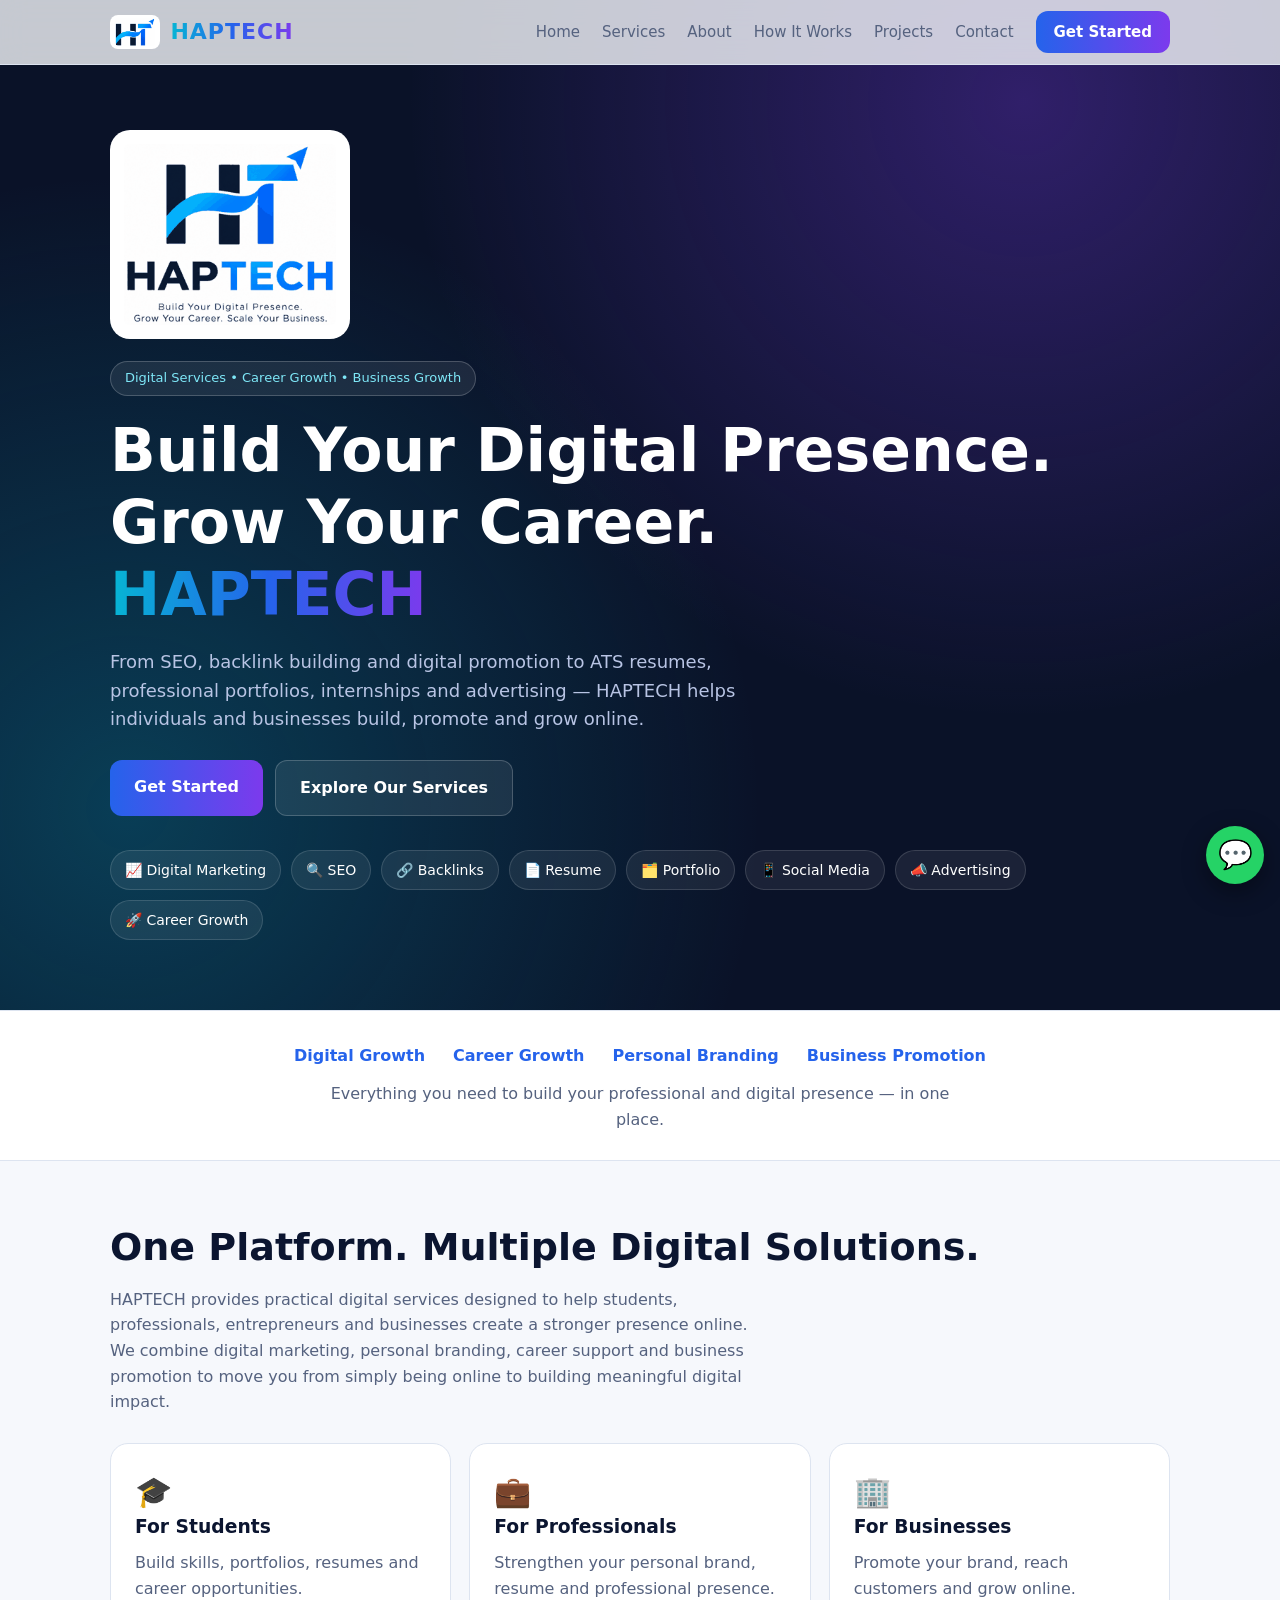
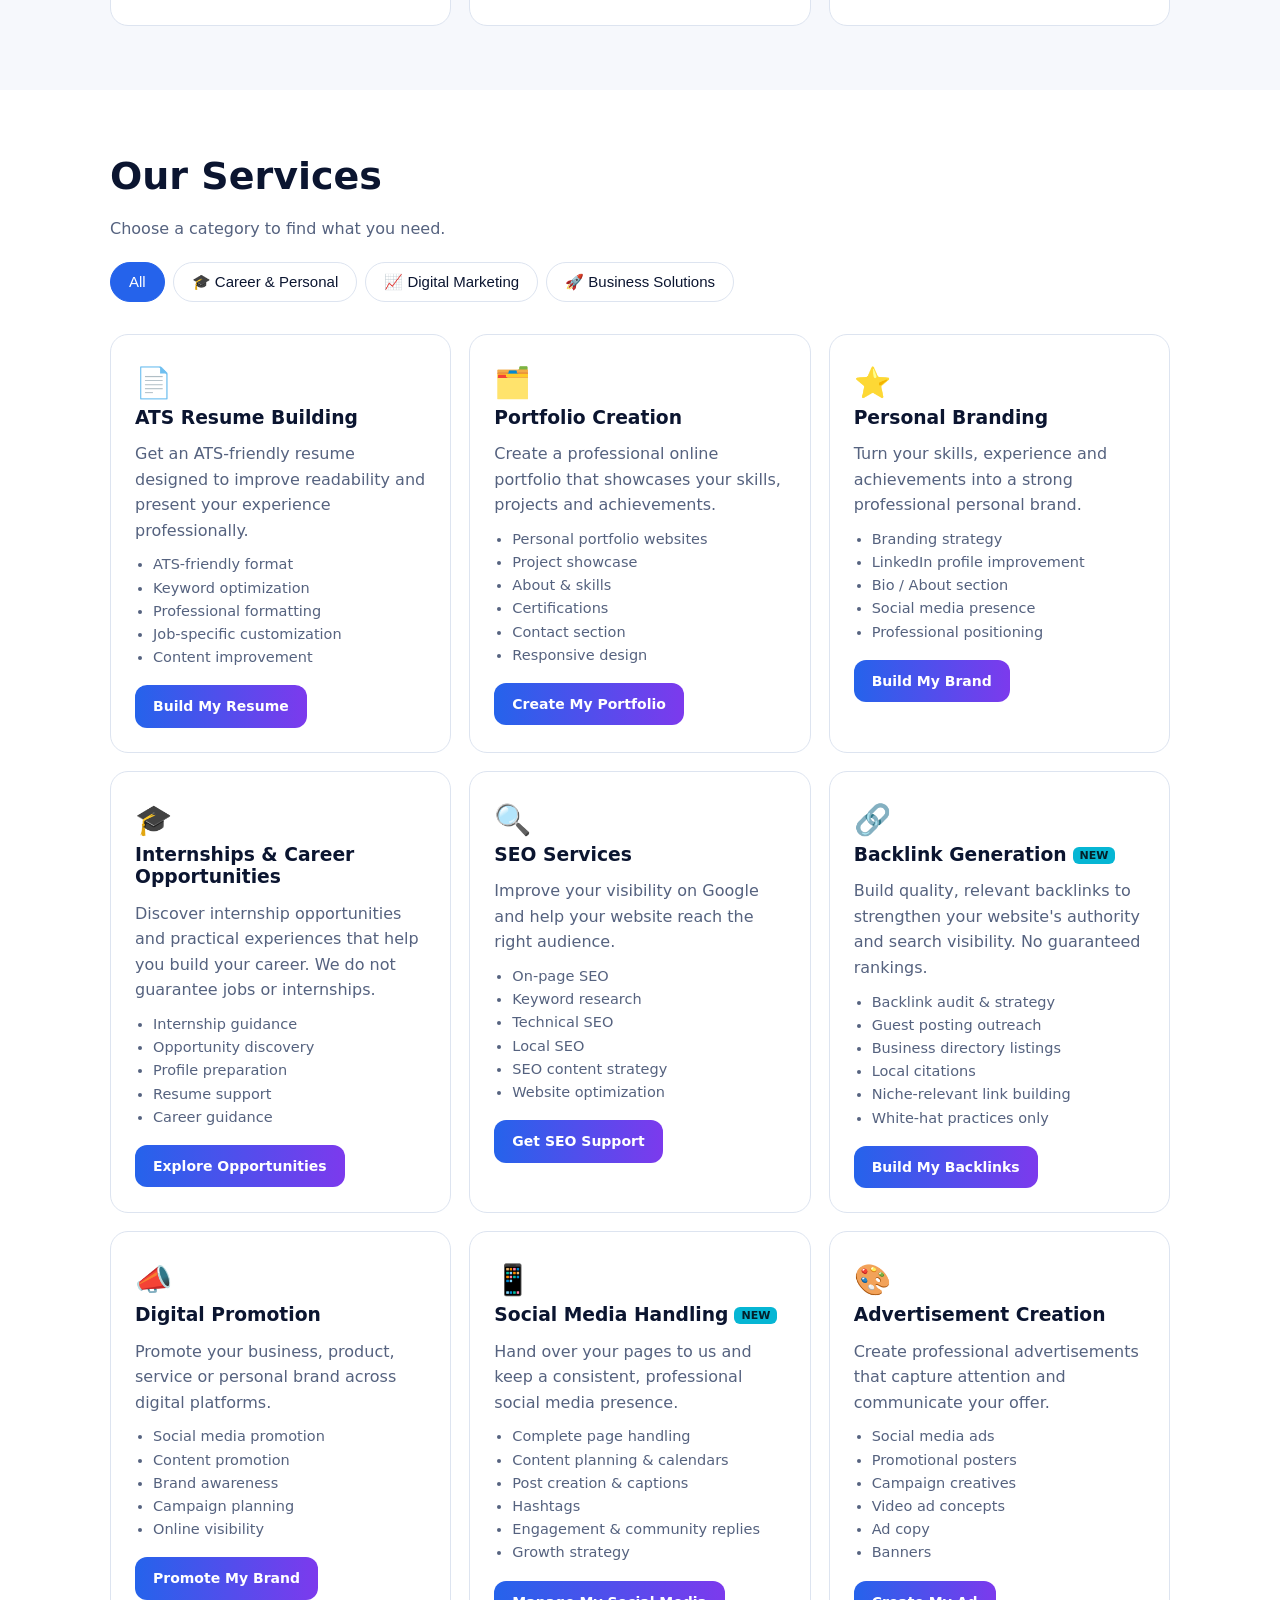
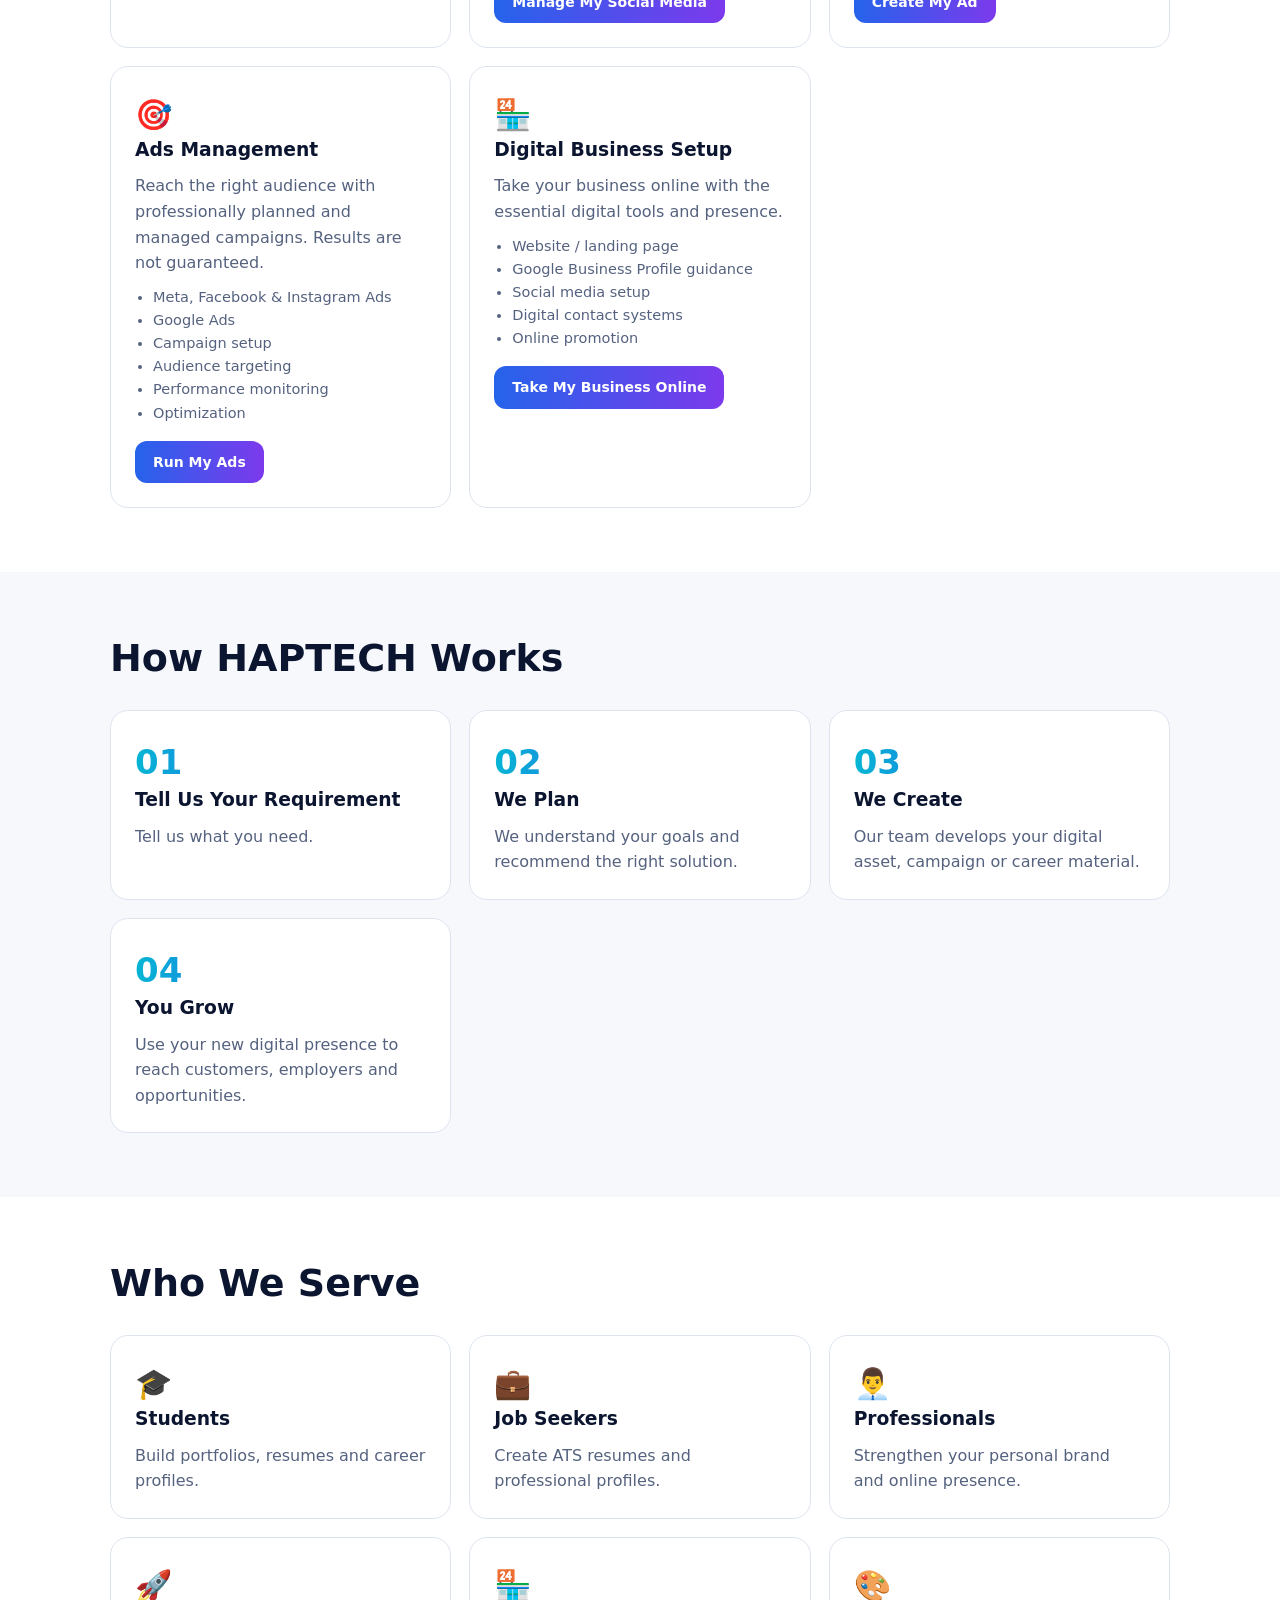
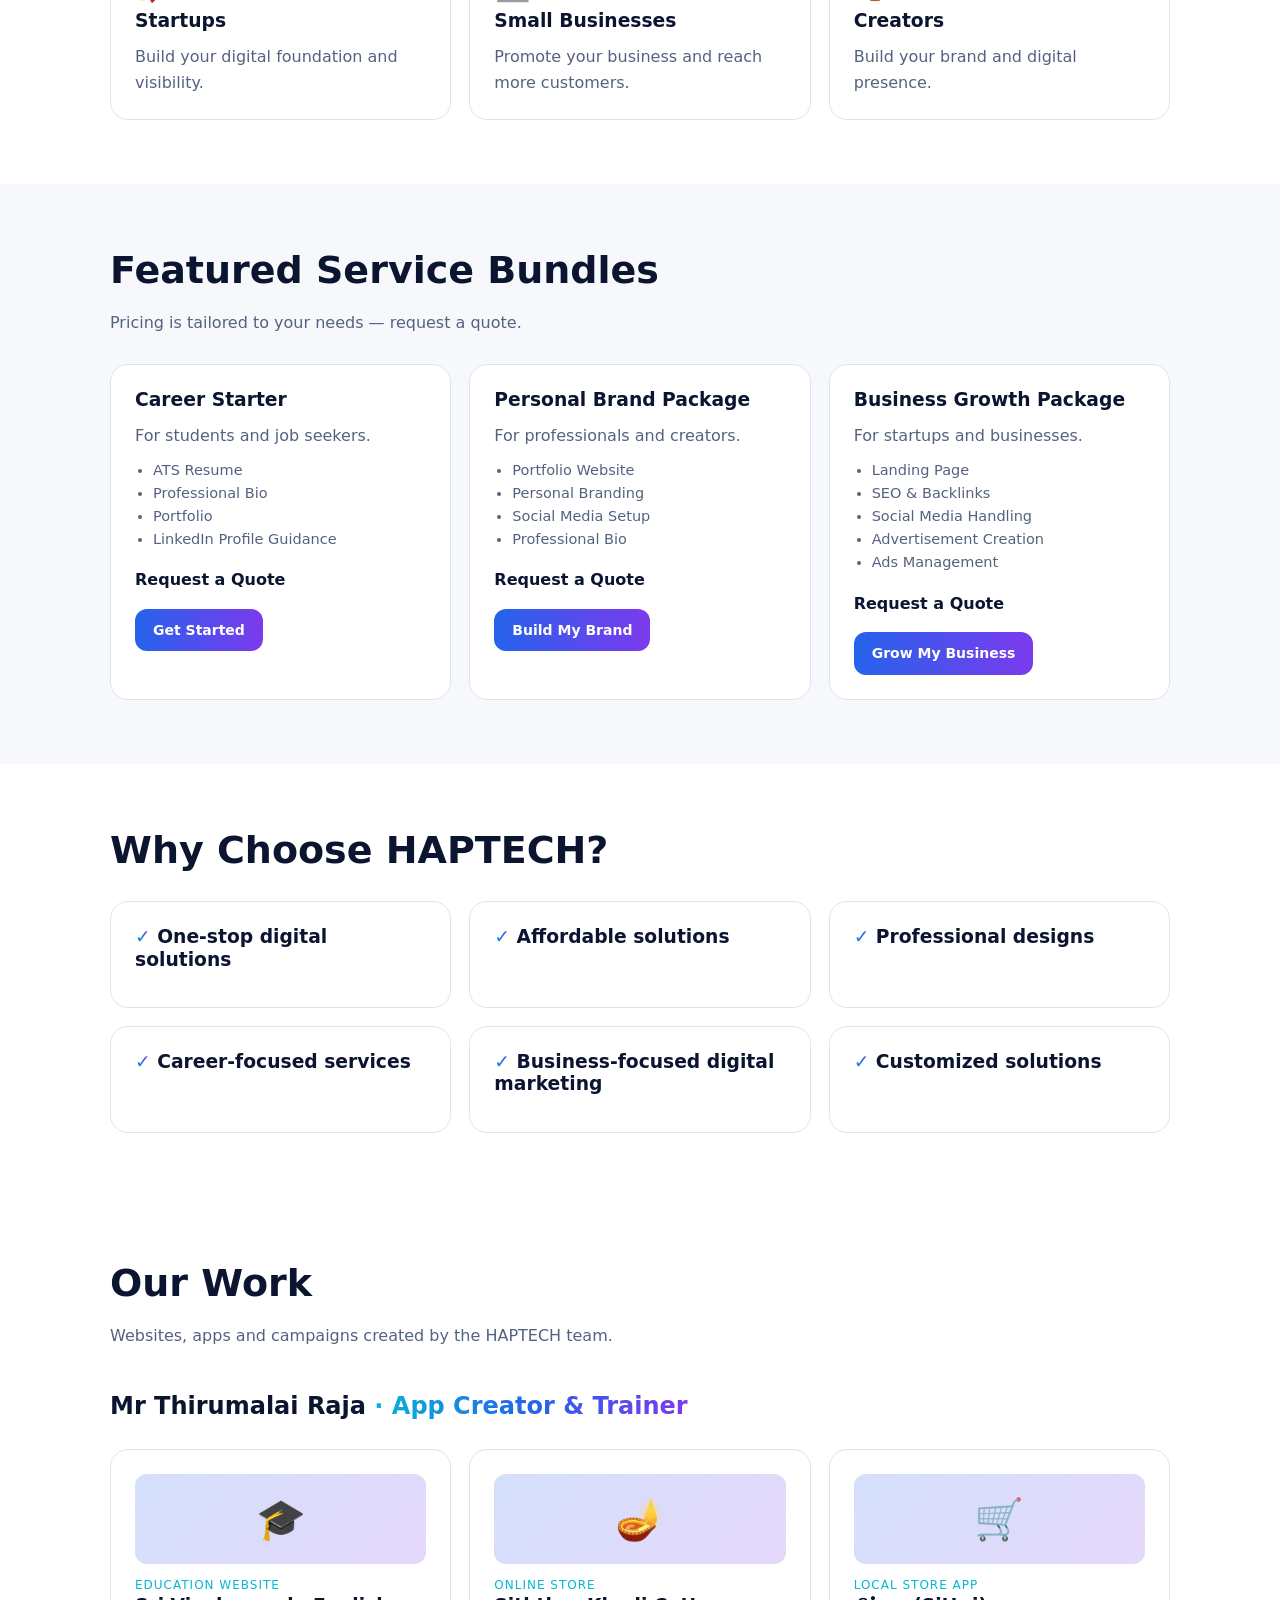
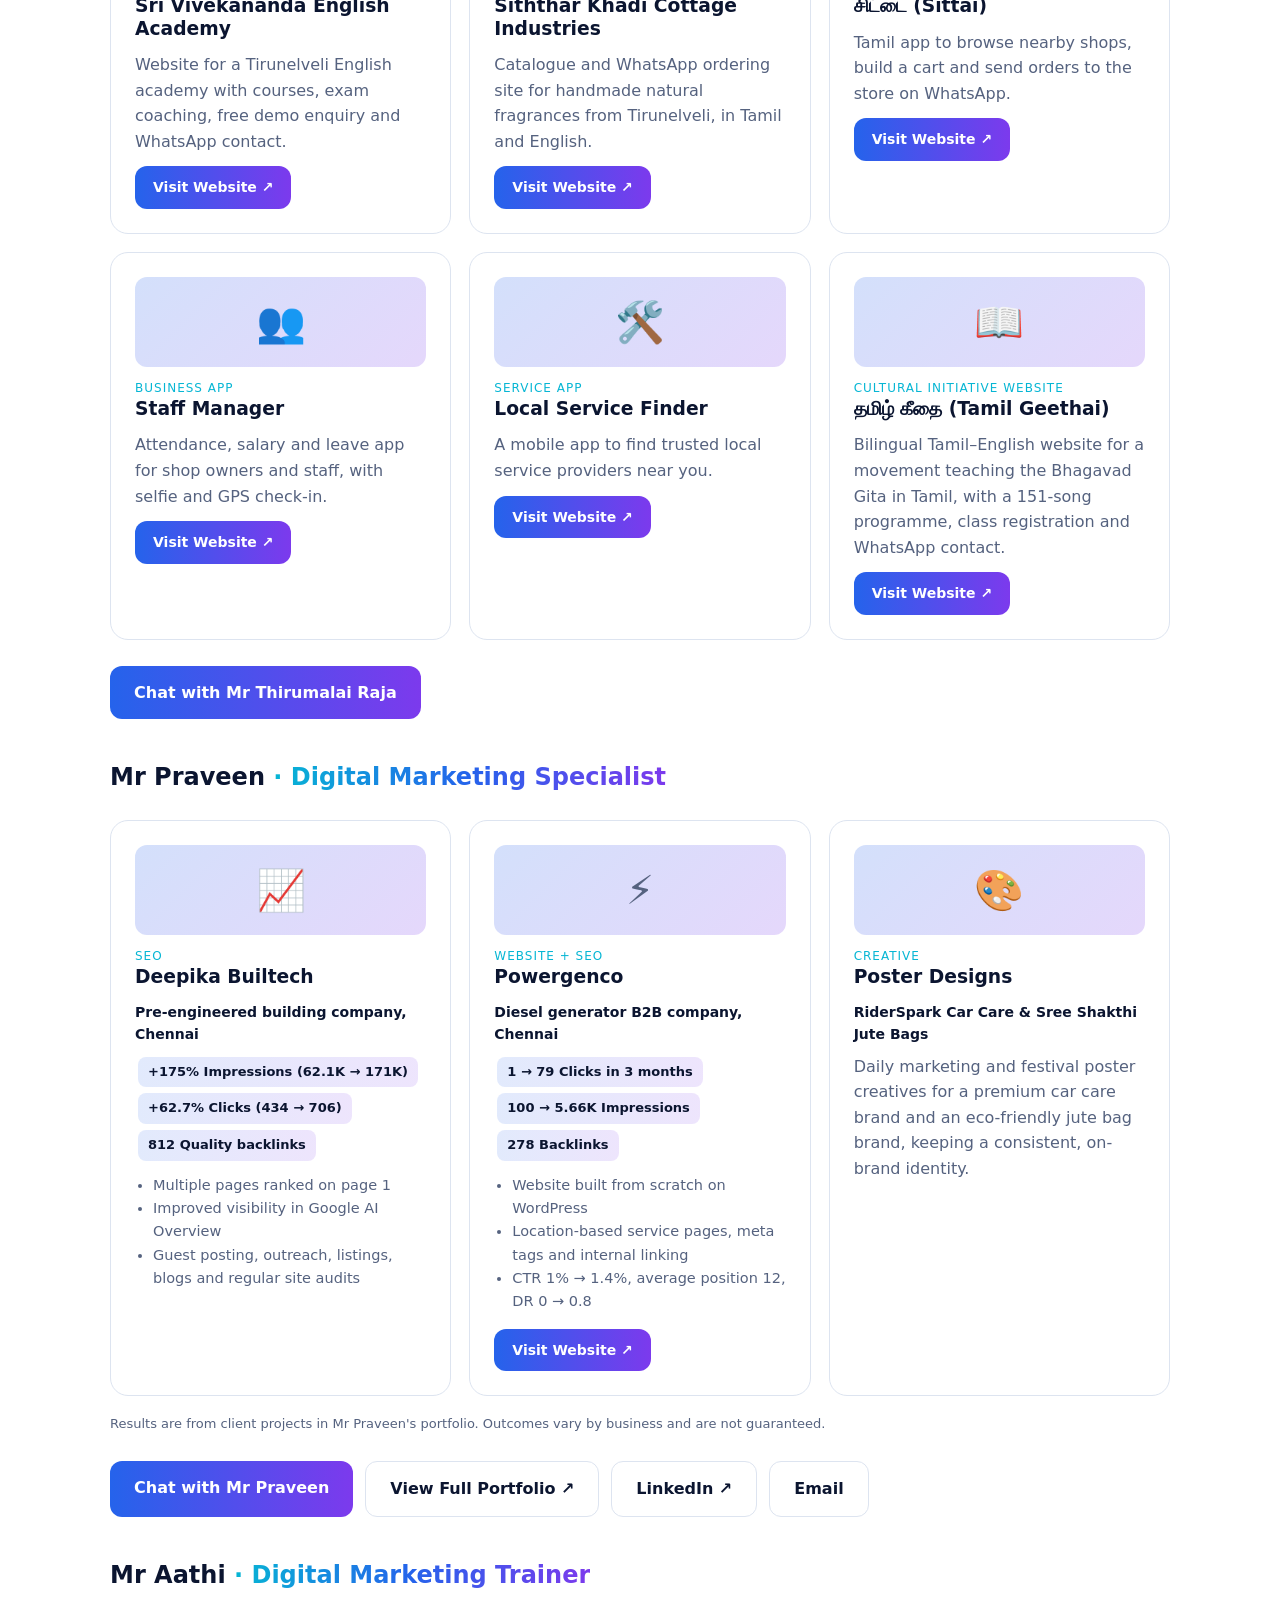
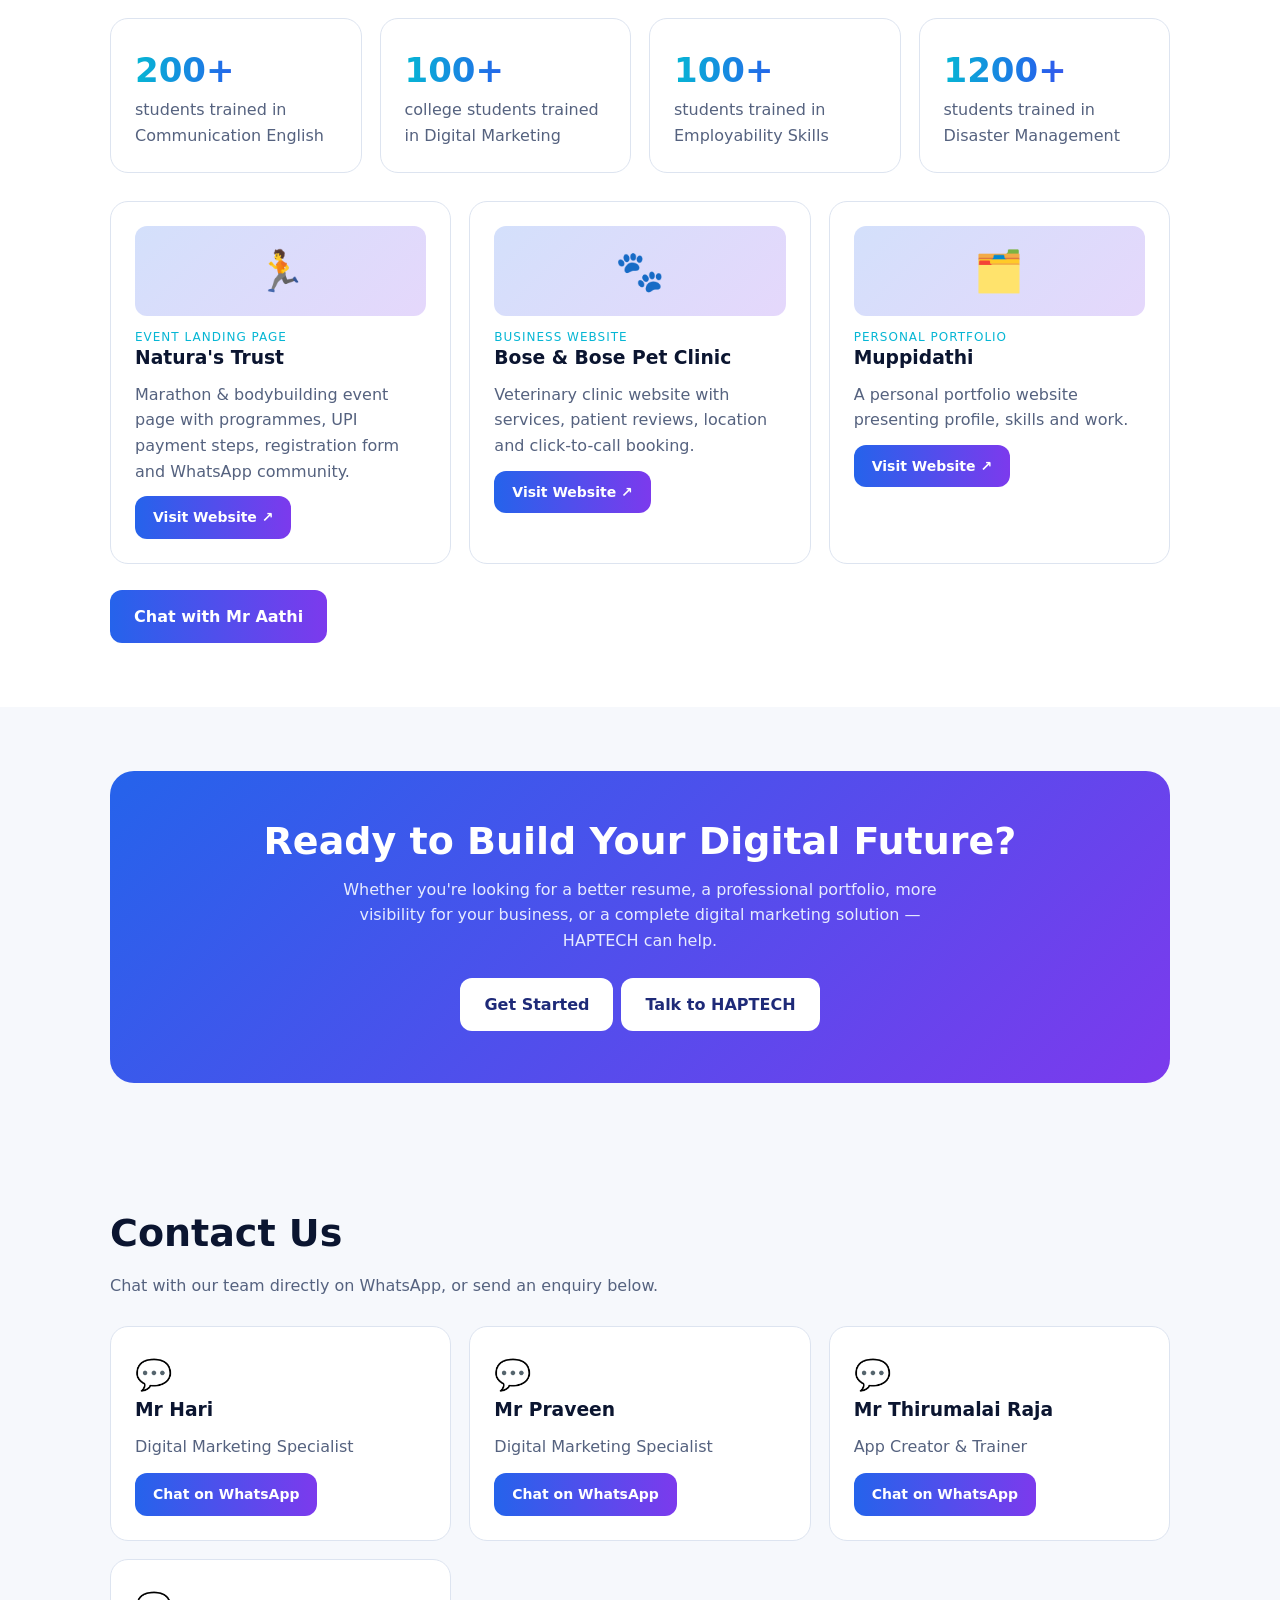
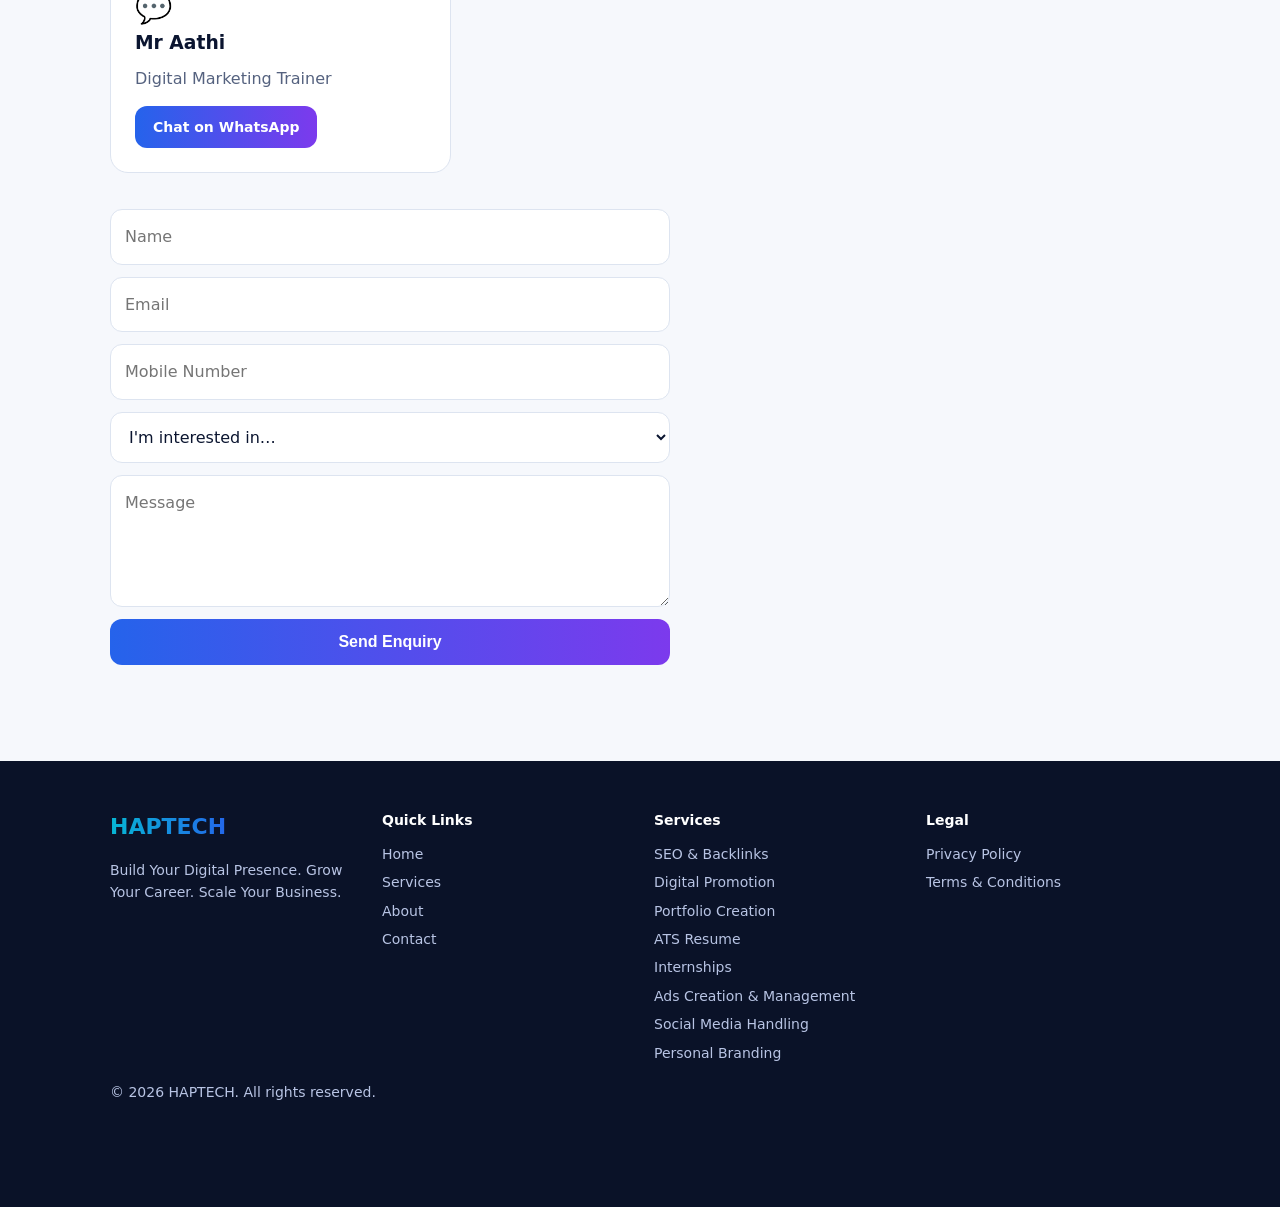
==== index.html @ 7261abe9 "Update index.html" ====
<!DOCTYPE html>
<html lang="en">
<head>
<meta charset="utf-8">
<meta name="viewport" content="width=device-width, initial-scale=1, viewport-fit=cover">
<title>HAPTECH | Digital Services, Career & Business Growth</title>
<meta name="description" content="HAPTECH provides SEO, backlink building, digital promotion, professional portfolio creation, ATS resume building, internships, advertising, social media handling and digital business solutions.">
<meta property="og:title" content="HAPTECH | Digital Services, Career & Business Growth">
<meta property="og:description" content="Build Your Digital Presence. Grow Your Career. Scale Your Business.">
<meta property="og:type" content="website">
<style>
:root{box-sizing:border-box;padding-top:env(safe-area-inset-top,0px);padding-bottom:env(safe-area-inset-bottom,0px);
--bg:#f6f8fc;--card:#fff;--text:#0b1530;--muted:#55627f;--line:#dde4f0;--acc:#2563eb;--cy:#06b6d4;--pu:#7c3aed;--hero:#0a1228}
@media (prefers-color-scheme:dark){:root:not([data-theme="light"]){--bg:#070d1e;--card:#0f1a36;--text:#eef2ff;--muted:#9aa8c7;--line:#1f2d52}}
:root[data-theme="dark"]{--bg:#070d1e;--card:#0f1a36;--text:#eef2ff;--muted:#9aa8c7;--line:#1f2d52}
html{scroll-behavior:smooth;scroll-padding-top:calc(70px + env(safe-area-inset-top,0px))}
*,*:before,*:after{box-sizing:inherit}
body{margin:0;background:var(--bg);color:var(--text);font:16px/1.6 system-ui,-apple-system,"Segoe UI",Roboto,sans-serif}
a{color:inherit;text-decoration:none}
.w{max-width:1100px;margin:auto;padding:0 20px}
section{padding:64px 0}
h1,h2,h3{line-height:1.2;margin:0 0 12px}
h2{font-size:clamp(26px,5vw,38px)}
.g{background:linear-gradient(90deg,var(--cy),var(--acc),var(--pu));-webkit-background-clip:text;background-clip:text;color:transparent}
.sub{color:var(--muted);max-width:640px}
.btn{display:inline-block;padding:14px 24px;border-radius:12px;font-weight:600;border:1px solid var(--line);cursor:pointer;font-size:16px;background:var(--card);color:var(--text);transition:.2s}
.btn.p{background:linear-gradient(90deg,var(--acc),var(--pu));color:#fff;border:0}
.btn:hover{transform:translateY(-2px);box-shadow:0 8px 24px #2563eb44}
nav{position:fixed;top:0;left:0;right:0;z-index:50;padding-top:env(safe-area-inset-top,0px);background:color-mix(in srgb,var(--bg) 80%,transparent);backdrop-filter:blur(14px);border-bottom:1px solid var(--line)}
nav .w{display:flex;align-items:center;justify-content:space-between;height:64px}
.logo{font-weight:800;font-size:22px;letter-spacing:1px;display:flex;align-items:center;gap:10px}.logo img{background:#fff;border-radius:8px;padding:3px 5px;height:34px;width:auto}.hlogo{background:#fff;border-radius:20px;padding:14px;width:min(240px,60vw);height:auto;display:block;margin-bottom:22px}
.links{display:flex;gap:22px;align-items:center}
.links a{color:var(--muted);font-size:15px}.links a:hover{color:var(--text)}
.links .btn{padding:9px 18px;color:#fff}
#burger{display:none;background:none;border:0;color:var(--text);font-size:28px}
@media(max-width:820px){#burger{display:block}.links{display:none;position:absolute;top:100%;left:0;right:0;flex-direction:column;padding:20px;background:var(--bg);border-bottom:1px solid var(--line);align-items:stretch;text-align:center}.links.open{display:flex}}
.hero{background:radial-gradient(circle at 80% 10%,#7c3aed55,transparent 45%),radial-gradient(circle at 10% 80%,#06b6d444,transparent 45%),var(--hero);color:#fff;padding:130px 0 70px}
.hero .sub{color:#b8c4e4;font-size:18px}
.badge{display:inline-block;padding:6px 14px;border:1px solid #ffffff33;border-radius:99px;font-size:13px;background:#ffffff14;margin-bottom:18px;color:#7ee7f7}
.hero h1{font-size:clamp(34px,7vw,60px)}
.cta{display:flex;gap:12px;flex-wrap:wrap;margin-top:26px}
.hero .btn:not(.p){background:#ffffff14;color:#fff;border-color:#ffffff33}
.chips{display:flex;flex-wrap:wrap;gap:10px;margin-top:34px}
.chips span{padding:8px 14px;border-radius:99px;background:#ffffff12;border:1px solid #ffffff22;font-size:14px}
.strip{background:var(--card);border-block:1px solid var(--line);padding:28px 0;text-align:center}
.strip b{display:inline-block;margin:4px 14px;color:var(--acc)}
.grid{display:grid;gap:18px;grid-template-columns:repeat(auto-fit,minmax(260px,1fr));margin-top:28px}
.card{background:var(--card);border:1px solid var(--line);border-radius:18px;padding:24px;transition:.25s}
.card:hover{transform:translateY(-4px);border-color:var(--acc)}
.card .ic{font-size:30px}
.card ul{padding-left:18px;color:var(--muted);font-size:14.5px;margin:10px 0 16px}
.card .btn{padding:10px 18px;font-size:14px}
.tabs{display:flex;gap:8px;overflow-x:auto;margin-top:20px;padding-bottom:4px}
.tabs button{white-space:nowrap;padding:10px 18px;border-radius:99px;border:1px solid var(--line);background:var(--card);color:var(--text);cursor:pointer;font-size:15px}
.tabs button.on{background:var(--acc);color:#fff;border-color:var(--acc)}
.new{font-size:11px;background:var(--cy);color:#04202a;border-radius:6px;padding:2px 7px;vertical-align:middle;margin-left:6px}
.step{font-size:34px;font-weight:800}
.ph{height:130px;border-radius:12px;background:linear-gradient(135deg,#2563eb33,#7c3aed33);display:grid;place-items:center;color:var(--muted);font-size:13px;margin-bottom:12px}
.cat{font-size:12px;color:var(--cy);text-transform:uppercase;letter-spacing:1px}
.final{background:linear-gradient(135deg,var(--acc),var(--pu));color:#fff;border-radius:24px;padding:48px 24px;text-align:center}
.final .sub{color:#e6ebff;margin:0 auto 20px}
.final .btn{background:#fff;color:#1e2a78;border:0;margin:4px}
form{display:grid;gap:12px;max-width:560px;margin-top:20px}
input,select,textarea{width:100%;padding:14px;border-radius:12px;border:1px solid var(--line);background:var(--card);color:var(--text);font:inherit}
#note{color:var(--cy);font-size:14px;min-height:20px}
footer{background:var(--hero);color:#b8c4e4;padding:48px 0 90px;font-size:14px}
footer h4{color:#fff;margin:0 0 8px}footer a{display:block;padding:3px 0}footer a:hover{color:#fff}
.fg{display:grid;gap:28px;grid-template-columns:repeat(auto-fit,minmax(180px,1fr))}
#wa{position:fixed;right:16px;bottom:calc(16px + env(safe-area-inset-bottom,0px));width:58px;height:58px;border-radius:50%;background:#25d366;display:grid;place-items:center;font-size:28px;box-shadow:0 8px 24px #0006;z-index:60}
.pill{display:inline-block;padding:6px 12px;margin:4px 4px 0 0;border:1px solid var(--line);border-radius:99px;font-size:13px;background:var(--bg)}.stat{font-size:24px;font-weight:800}.stats{display:grid;grid-template-columns:repeat(auto-fit,minmax(120px,1fr));gap:10px;margin:12px 0}.stats div{font-size:13px;color:var(--muted)}.sp h3{margin-top:0}.sp ul{padding-left:18px;color:var(--muted);font-size:14.5px}.ch{display:inline-block;margin:3px;padding:5px 11px;border-radius:99px;border:1px solid var(--line);font-size:13px;color:var(--muted)}.st{display:inline-block;margin:3px;padding:5px 10px;border-radius:8px;background:linear-gradient(90deg,#2563eb22,#7c3aed22);font-size:13px;font-weight:600}.note{font-size:13px;color:var(--muted);margin-top:18px}
</style>
<script>window.va=window.va||function(){(window.vaq=window.vaq||[]).push(arguments)}</script><script defer src="/_vercel/insights/script.js"></script>
</head>
<body>
<nav><div class="w"><a href="#home" class="logo"><img src="[data-uri]" alt="HAPTECH logo" width="48" height="33"><span class="g">HAPTECH</span></a>
<button id="burger" aria-label="Menu">☰</button>
<div class="links" id="links"><a href="#home">Home</a><a href="#services">Services</a><a href="#about">About</a><a href="#how">How It Works</a><a href="#projects">Projects</a><a href="#contact">Contact</a><a href="#contact" class="btn p">Get Started</a></div></div></nav>

<header class="hero" id="home"><div class="w">
<img class="hlogo" src="[data-uri]" alt="HAPTECH - Build Your Digital Presence. Grow Your Career. Scale Your Business."><span class="badge">Digital Services • Career Growth • Business Growth</span>
<h1>Build Your Digital Presence.<br>Grow Your Career.<br><span class="g">HAPTECH</span></h1>
<p class="sub">From SEO, backlink building and digital promotion to ATS resumes, professional portfolios, internships and advertising — HAPTECH helps individuals and businesses build, promote and grow online.</p>
<div class="cta"><a class="btn p" href="#contact">Get Started</a><a class="btn" href="#services">Explore Our Services</a></div>
<div class="chips"><span>📈 Digital Marketing</span><span>🔍 SEO</span><span>🔗 Backlinks</span><span>📄 Resume</span><span>🗂️ Portfolio</span><span>📱 Social Media</span><span>📣 Advertising</span><span>🚀 Career Growth</span></div>
</div></header>

<div class="strip"><div class="w"><b>Digital Growth</b><b>Career Growth</b><b>Personal Branding</b><b>Business Promotion</b>
<p class="sub" style="margin:8px auto 0">Everything you need to build your professional and digital presence — in one place.</p></div></div>

<section id="about"><div class="w">
<h2>One Platform. Multiple Digital Solutions.</h2>
<p class="sub">HAPTECH provides practical digital services designed to help students, professionals, entrepreneurs and businesses create a stronger presence online. We combine digital marketing, personal branding, career support and business promotion to move you from simply being online to building meaningful digital impact.</p>
<div class="grid" id="aboutCards"></div>
</div></section>

<section id="services" style="background:var(--card)"><div class="w">
<h2>Our Services</h2><p class="sub">Choose a category to find what you need.</p>
<div class="tabs" id="tabs"></div>
<div class="grid" id="svc"></div>
</div></section>

<section id="how"><div class="w"><h2>How HAPTECH Works</h2><div class="grid" id="steps"></div></div></section>

<section style="background:var(--card)"><div class="w"><h2>Who We Serve</h2><div class="grid" id="who"></div></div></section>

<section><div class="w"><h2>Featured Service Bundles</h2><p class="sub">Pricing is tailored to your needs — request a quote.</p><div class="grid" id="bundles"></div></div></section>

<section style="background:var(--card)"><div class="w"><h2>Why Choose HAPTECH?</h2><div class="grid" id="why"></div></div></section>

<section id="projects" style="background:var(--card)"><div class="w"><h2>Our Work</h2><p class="sub">Websites, apps and campaigns created by the HAPTECH team.</p><div id="proj"></div></div></section>

<section><div class="w"><div class="final"><h2>Ready to Build Your Digital Future?</h2>
<p class="sub">Whether you're looking for a better resume, a professional portfolio, more visibility for your business, or a complete digital marketing solution — HAPTECH can help.</p>
<a class="btn" href="#contact">Get Started</a><a class="btn" href="#" data-wa>Talk to HAPTECH</a></div></div></section>

<section id="contact"><div class="w"><h2>Contact Us</h2><p class="sub">Chat with our team directly on WhatsApp, or send an enquiry below.</p>
<div class="grid" id="team" style="margin-bottom:36px"></div>
<form id="f"><input name="name" placeholder="Name" required><input name="email" type="email" placeholder="Email" required><input name="mobile" type="tel" placeholder="Mobile Number" required>
<select name="interest" id="interest" aria-label="I'm interested in"></select>
<textarea name="message" rows="4" placeholder="Message"></textarea>
<button class="btn p" type="submit">Send Enquiry</button><div id="note" role="status"></div></form></div></section>

<footer><div class="w"><div class="fg">
<div><h4 class="g" style="font-size:22px">HAPTECH</h4><p>Build Your Digital Presence. Grow Your Career. Scale Your Business.</p></div>
<div><h4>Quick Links</h4><a href="#home">Home</a><a href="#services">Services</a><a href="#about">About</a><a href="#contact">Contact</a></div>
<div><h4>Services</h4><a href="#services">SEO &amp; Backlinks</a><a href="#services">Digital Promotion</a><a href="#services">Portfolio Creation</a><a href="#services">ATS Resume</a><a href="#services">Internships</a><a href="#services">Ads Creation &amp; Management</a><a href="#services">Social Media Handling</a><a href="#services">Personal Branding</a></div>
<div><h4>Legal</h4><a href="#">Privacy Policy</a><a href="#">Terms &amp; Conditions</a></div>
</div><p id="vcw" style="margin-top:28px;display:none">👁 Total visitors: <b id="vc" style="color:#fff"></b></p><p>© 2026 HAPTECH. All rights reserved.</p></div></footer>

<a id="wa" href="#" data-wa aria-label="Chat on WhatsApp">💬</a>

<script>
// ===== CONFIG: edit here =====
const CONFIG={
  WHATSAPP_NUMBER:"918903681916", // default contact (Mr Hari); country code, no +
  TEAM:[
    {name:"Mr Hari",role:"Digital Marketing Specialist",number:"918903681916",msg:"Hello Mr Hari, I would like to know more about HAPTECH digital services."},
    {name:"Mr Praveen",role:"Digital Marketing Specialist",number:"919095277703",msg:"Hello Mr Praveen, I would like to know more about HAPTECH digital services."},
    {name:"Mr Thirumalai Raja",role:"App Creator & Trainer",number:"917825007487",msg:"Hello Mr Thirumalai Raja, I would like to know more about HAPTECH app development and training."},
    {name:"Mr Aathi",role:"Digital Marketing Trainer",number:"918144945663",msg:"Hello Mr Aathi, I would like to know more about HAPTECH training and services."}
  ],
  WHATSAPP_MESSAGE:"Hello HAPTECH, I would like to know more about your digital services.",
  EMAIL:"", // e.g. "hello@haptech.com"
  COUNTER_NS:"haptech-black-vercel-app", // visitor counter namespace (any unique name)
  COUNTER_KEY:"visits",
  FORM_ENDPOINT:"" // optional: Formspree / Google Forms-compatible URL (POST)
};
const SERVICES=[
["career","📄","ATS Resume Building","Get an ATS-friendly resume designed to improve readability and present your experience professionally.",["ATS-friendly format","Keyword optimization","Professional formatting","Job-specific customization","Content improvement"],"Build My Resume","ATS Resume"],
["career","🗂️","Portfolio Creation","Create a professional online portfolio that showcases your skills, projects and achievements.",["Personal portfolio websites","Project showcase","About & skills","Certifications","Contact section","Responsive design"],"Create My Portfolio","Portfolio"],
["career","⭐","Personal Branding","Turn your skills, experience and achievements into a strong professional personal brand.",["Branding strategy","LinkedIn profile improvement","Bio / About section","Social media presence","Professional positioning"],"Build My Brand","Personal Branding"],
["career","🎓","Internships & Career Opportunities","Discover internship opportunities and practical experiences that help you build your career. We do not guarantee jobs or internships.",["Internship guidance","Opportunity discovery","Profile preparation","Resume support","Career guidance"],"Explore Opportunities","Internship"],
["marketing","🔍","SEO Services","Improve your visibility on Google and help your website reach the right audience.",["On-page SEO","Keyword research","Technical SEO","Local SEO","SEO content strategy","Website optimization"],"Get SEO Support","SEO"],
["marketing","🔗","Backlink Generation","Build quality, relevant backlinks to strengthen your website's authority and search visibility. No guaranteed rankings.",["Backlink audit & strategy","Guest posting outreach","Business directory listings","Local citations","Niche-relevant link building","White-hat practices only"],"Build My Backlinks","SEO"],
["marketing","📣","Digital Promotion","Promote your business, product, service or personal brand across digital platforms.",["Social media promotion","Content promotion","Brand awareness","Campaign planning","Online visibility"],"Promote My Brand","Digital Promotion"],
["marketing","📱","Social Media Handling","Hand over your pages to us and keep a consistent, professional social media presence.",["Complete page handling","Content planning & calendars","Post creation & captions","Hashtags","Engagement & community replies","Growth strategy"],"Manage My Social Media","Social Media Management"],
["marketing","🎨","Advertisement Creation","Create professional advertisements that capture attention and communicate your offer.",["Social media ads","Promotional posters","Campaign creatives","Video ad concepts","Ad copy","Banners"],"Create My Ad","Advertisement Creation"],
["marketing","🎯","Ads Management","Reach the right audience with professionally planned and managed campaigns. Results are not guaranteed.",["Meta, Facebook & Instagram Ads","Google Ads","Campaign setup","Audience targeting","Performance monitoring","Optimization"],"Run My Ads","Ads Management"],
["business","🏪","Digital Business Setup","Take your business online with the essential digital tools and presence.",["Website / landing page","Google Business Profile guidance","Social media setup","Digital contact systems","Online promotion"],"Take My Business Online","Website/Landing Page"]
];
const TABS=[["all","All"],["career","🎓 Career & Personal"],["marketing","📈 Digital Marketing"],["business","🚀 Business Solutions"]];
const INTERESTS=["SEO","Backlink Building","Digital Promotion","Portfolio","ATS Resume","Internship","Advertisement Creation","Ads Management","Social Media Management","Personal Branding","Website/Landing Page","Other"];
const $=s=>document.querySelector(s);
const card=(ic,t,d,extra="")=>`<div class="card"><div class="ic">${ic}</div><h3>${t}</h3><p style="color:var(--muted);margin:0">${d}</p>${extra}</div>`;
const fill=(id,arr,fn)=>$(id).innerHTML=arr.map(fn).join("");
fill("#aboutCards",[["🎓","For Students","Build skills, portfolios, resumes and career opportunities."],["💼","For Professionals","Strengthen your personal brand, resume and professional presence."],["🏢","For Businesses","Promote your brand, reach customers and grow online."]],a=>card(...a));
function renderSvc(c){fill("#svc",SERVICES.filter(s=>c==="all"||s[0]===c),s=>card(s[1],s[2]+(/Backlink|Handling/.test(s[2])?'<span class="new">NEW</span>':""),s[3],`<ul>${s[4].map(i=>`<li>${i}</li>`).join("")}</ul><a href="#contact" class="btn p" data-i="${s[6]}">${s[5]}</a>`));}
fill("#tabs",TABS,t=>`<button data-c="${t[0]}" class="${t[0]==="all"?"on":""}">${t[1]}</button>`);
$("#tabs").onclick=e=>{const c=e.target.dataset.c;if(!c)return;document.querySelectorAll("#tabs button").forEach(b=>b.classList.toggle("on",b===e.target));renderSvc(c)};
renderSvc("all");
fill("#steps",[["01","Tell Us Your Requirement","Tell us what you need."],["02","We Plan","We understand your goals and recommend the right solution."],["03","We Create","Our team develops your digital asset, campaign or career material."],["04","You Grow","Use your new digital presence to reach customers, employers and opportunities."]],s=>`<div class="card"><div class="step g">${s[0]}</div><h3>${s[1]}</h3><p style="color:var(--muted);margin:0">${s[2]}</p></div>`);
fill("#who",[["🎓","Students","Build portfolios, resumes and career profiles."],["💼","Job Seekers","Create ATS resumes and professional profiles."],["👨‍💼","Professionals","Strengthen your personal brand and online presence."],["🚀","Startups","Build your digital foundation and visibility."],["🏪","Small Businesses","Promote your business and reach more customers."],["🎨","Creators","Build your brand and digital presence."]],a=>card(...a));
fill("#bundles",[["Career Starter","For students and job seekers.",["ATS Resume","Professional Bio","Portfolio","LinkedIn Profile Guidance"],"Get Started","ATS Resume"],["Personal Brand Package","For professionals and creators.",["Portfolio Website","Personal Branding","Social Media Setup","Professional Bio"],"Build My Brand","Personal Branding"],["Business Growth Package","For startups and businesses.",["Landing Page","SEO & Backlinks","Social Media Handling","Advertisement Creation","Ads Management"],"Grow My Business","Website/Landing Page"]],b=>`<div class="card"><h3>${b[0]}</h3><p style="color:var(--muted);margin:0">${b[1]}</p><ul>${b[2].map(i=>`<li>${i}</li>`).join("")}</ul><p><b>Request a Quote</b></p><a href="#contact" class="btn p" data-i="${b[4]}">${b[3]}</a></div>`);
fill("#why",["One-stop digital solutions","Affordable solutions","Professional designs","Career-focused services","Business-focused digital marketing","Customized solutions"],w=>`<div class="card"><h3><span class="g">✓</span> ${w}</h3></div>`);
fill("#team",CONFIG.TEAM,t=>card("💬",t.name,t.role,`<p style="margin:14px 0 0"><a class="btn p" target="_blank" rel="noopener" href="https://wa.me/${t.number}?text=${encodeURIComponent(t.msg)}">Chat on WhatsApp</a></p>`));
const TEAMWORK=[
{n:"Mr Thirumalai Raja",r:"App Creator & Trainer",num:"917825007487",links:[],works:[
{i:"🎓",c:"Education website",t:"Sri Vivekananda English Academy",d:"Website for a Tirunelveli English academy with courses, exam coaching, free demo enquiry and WhatsApp contact.",u:"https://svea-website-pi.vercel.app/"},
{i:"🪔",c:"Online store",t:"Siththar Khadi Cottage Industries",d:"Catalogue and WhatsApp ordering site for handmade natural fragrances from Tirunelveli, in Tamil and English.",u:"https://siththar-khadi.netlify.app/"},
{i:"🛒",c:"Local store app",t:"சிட்டை (Sittai)",d:"Tamil app to browse nearby shops, build a cart and send orders to the store on WhatsApp.",u:"https://thirumalaiyogi-dotcom.github.io/Test-app/"},
{i:"👥",c:"Business app",t:"Staff Manager",d:"Attendance, salary and leave app for shop owners and staff, with selfie and GPS check-in.",u:"https://venerable-swan-776642.netlify.app/"},
{i:"🛠️",c:"Service app",t:"Local Service Finder",d:"A mobile app to find trusted local service providers near you.",u:"https://wondrous-valkyrie-452c25.netlify.app/"},
{i:"📖",c:"Cultural initiative website",t:"தமிழ் கீதை (Tamil Geethai)",d:"Bilingual Tamil–English website for a movement teaching the Bhagavad Gita in Tamil, with a 151-song programme, class registration and WhatsApp contact.",u:"https://www.tamilgeethai.com/"}]},
{n:"Mr Praveen",r:"Digital Marketing Specialist",num:"919095277703",links:[["View Full Portfolio ↗","https://veyelumuthuportfolio.liveblog365.com"],["LinkedIn ↗","https://www.linkedin.com/in/veyelumuthu"],["Email","mailto:veyelumuthun@gmail.com"]],note:"Results are from client projects in Mr Praveen's portfolio. Outcomes vary by business and are not guaranteed.",works:[
{i:"📈",c:"SEO",t:"Deepika Builtech",sub:"Pre-engineered building company, Chennai",st:["+175% Impressions (62.1K → 171K)","+62.7% Clicks (434 → 706)","812 Quality backlinks"],b:["Multiple pages ranked on page 1","Improved visibility in Google AI Overview","Guest posting, outreach, listings, blogs and regular site audits"]},
{i:"⚡",c:"Website + SEO",t:"Powergenco",sub:"Diesel generator B2B company, Chennai",st:["1 → 79 Clicks in 3 months","100 → 5.66K Impressions","278 Backlinks"],b:["Website built from scratch on WordPress","Location-based service pages, meta tags and internal linking","CTR 1% → 1.4%, average position 12, DR 0 → 0.8"],u:"https://powergenco.in/"},
{i:"🎨",c:"Creative",t:"Poster Designs",sub:"RiderSpark Car Care & Sree Shakthi Jute Bags",d:"Daily marketing and festival poster creatives for a premium car care brand and an eco-friendly jute bag brand, keeping a consistent, on-brand identity."}]},
{n:"Mr Aathi",r:"Digital Marketing Trainer",num:"918144945663",links:[],train:[["200+","students trained in Communication English"],["100+","college students trained in Digital Marketing"],["100+","students trained in Employability Skills"],["1200+","students trained in Disaster Management"]],works:[
{i:"🏃",c:"Event landing page",t:"Natura's Trust",d:"Marathon & bodybuilding event page with programmes, UPI payment steps, registration form and WhatsApp community.",u:"https://naturastrust.vercel.app/"},
{i:"🐾",c:"Business website",t:"Bose & Bose Pet Clinic",d:"Veterinary clinic website with services, patient reviews, location and click-to-call booking.",u:"https://boseandbosepetclinic.vercel.app/"},
{i:"🗂️",c:"Personal portfolio",t:"Muppidathi",d:"A personal portfolio website presenting profile, skills and work.",u:"https://muppidathis.vercel.app/"}]}
];
const wc=w=>`<div class="card"><div class="ph" style="font-size:40px;height:90px">${w.i}</div><div class="cat">${w.c}</div><h3>${w.t}</h3>${w.sub?`<p style="margin:0 0 8px;font-weight:600;font-size:14px">${w.sub}</p>`:""}${w.d?`<p style="color:var(--muted);margin:0 0 12px">${w.d}</p>`:""}${w.st?`<div>${w.st.map(x=>`<span class="st">${x}</span>`).join("")}</div>`:""}${w.b?`<ul>${w.b.map(x=>`<li>${x}</li>`).join("")}</ul>`:""}${w.u?`<p style="margin:12px 0 0"><a class="btn p" style="padding:10px 18px;font-size:14px" target="_blank" rel="noopener" href="${w.u}">Visit Website ↗</a></p>`:""}</div>`;
$("#proj").innerHTML=TEAMWORK.map(p=>`<div style="margin-top:44px"><h3 style="font-size:24px;margin:0">${p.n} <span class="g">· ${p.r}</span></h3>${p.train?`<div class="grid" style="grid-template-columns:repeat(auto-fit,minmax(180px,1fr))">${p.train.map(t=>`<div class="card"><div class="step g">${t[0]}</div><p style="color:var(--muted);margin:0">${t[1]}</p></div>`).join("")}</div>`:""}<div class="grid">${p.works.map(wc).join("")}</div>${p.note?`<p class="note">${p.note}</p>`:""}<div class="cta"><a class="btn p" target="_blank" rel="noopener" href="https://wa.me/${p.num}?text=${encodeURIComponent("Hello "+p.n+", I would like to know more about HAPTECH services.")}">Chat with ${p.n}</a>${p.links.map(l=>`<a class="btn" target="_blank" rel="noopener" href="${l[1]}">${l[0]}</a>`).join("")}</div></div>`).join("");
// Visitor counter: +1 per browser session (refreshes are not re-counted)
(async()=>{let seen=false;try{seen=!!sessionStorage.getItem("hv")}catch(_){}
try{const r=await fetch(`https://api.counterapi.dev/v1/${CONFIG.COUNTER_NS}/${CONFIG.COUNTER_KEY}${seen?"":"/up"}`);const d=await r.json();
if(typeof d.count==="number"){$("#vc").textContent=d.count.toLocaleString("en-IN");$("#vcw").style.display="block";try{sessionStorage.setItem("hv","1")}catch(_){}}}catch(_){}})();
$("#interest").innerHTML='<option value="">I\'m interested in…</option>'+INTERESTS.map(i=>`<option>${i}</option>`).join("");
$("#burger").onclick=()=>$("#links").classList.toggle("open");
$("#links").onclick=()=>$("#links").classList.remove("open");
document.addEventListener("click",e=>{const a=e.target.closest("[data-i]");if(a)$("#interest").value=a.dataset.i;});
const waURL=(m)=>"https://wa.me/"+CONFIG.WHATSAPP_NUMBER+"?text="+encodeURIComponent(m||CONFIG.WHATSAPP_MESSAGE);
document.querySelectorAll("[data-wa]").forEach(a=>{a.addEventListener("click",e=>{if(!CONFIG.WHATSAPP_NUMBER){e.preventDefault();location.hash="#contact";$("#note").textContent="WhatsApp isn't configured yet — please use this form."}else{e.preventDefault();window.open(waURL(),"_blank")}})});
$("#f").onsubmit=async e=>{e.preventDefault();const d=Object.fromEntries(new FormData(e.target));
const msg=`Hello HAPTECH,\nName: ${d.name}\nEmail: ${d.email}\nMobile: ${d.mobile}\nInterested in: ${d.interest||"-"}\nMessage: ${d.message||"-"}`;
if(CONFIG.FORM_ENDPOINT){try{await fetch(CONFIG.FORM_ENDPOINT,{method:"POST",headers:{"Content-Type":"application/json",Accept:"application/json"},body:JSON.stringify(d)});$("#note").textContent="Thanks! We'll be in touch soon.";e.target.reset();return}catch(_){}}
if(CONFIG.WHATSAPP_NUMBER){window.open(waURL(msg),"_blank");return}
if(CONFIG.EMAIL){location.href="mailto:"+CONFIG.EMAIL+"?subject="+encodeURIComponent("HAPTECH Enquiry")+"&body="+encodeURIComponent(msg);return}
$("#note").textContent="Form received on this page, but no destination is set yet. Add WHATSAPP_NUMBER, EMAIL or FORM_ENDPOINT in CONFIG."};
</script>
</body>
</html>
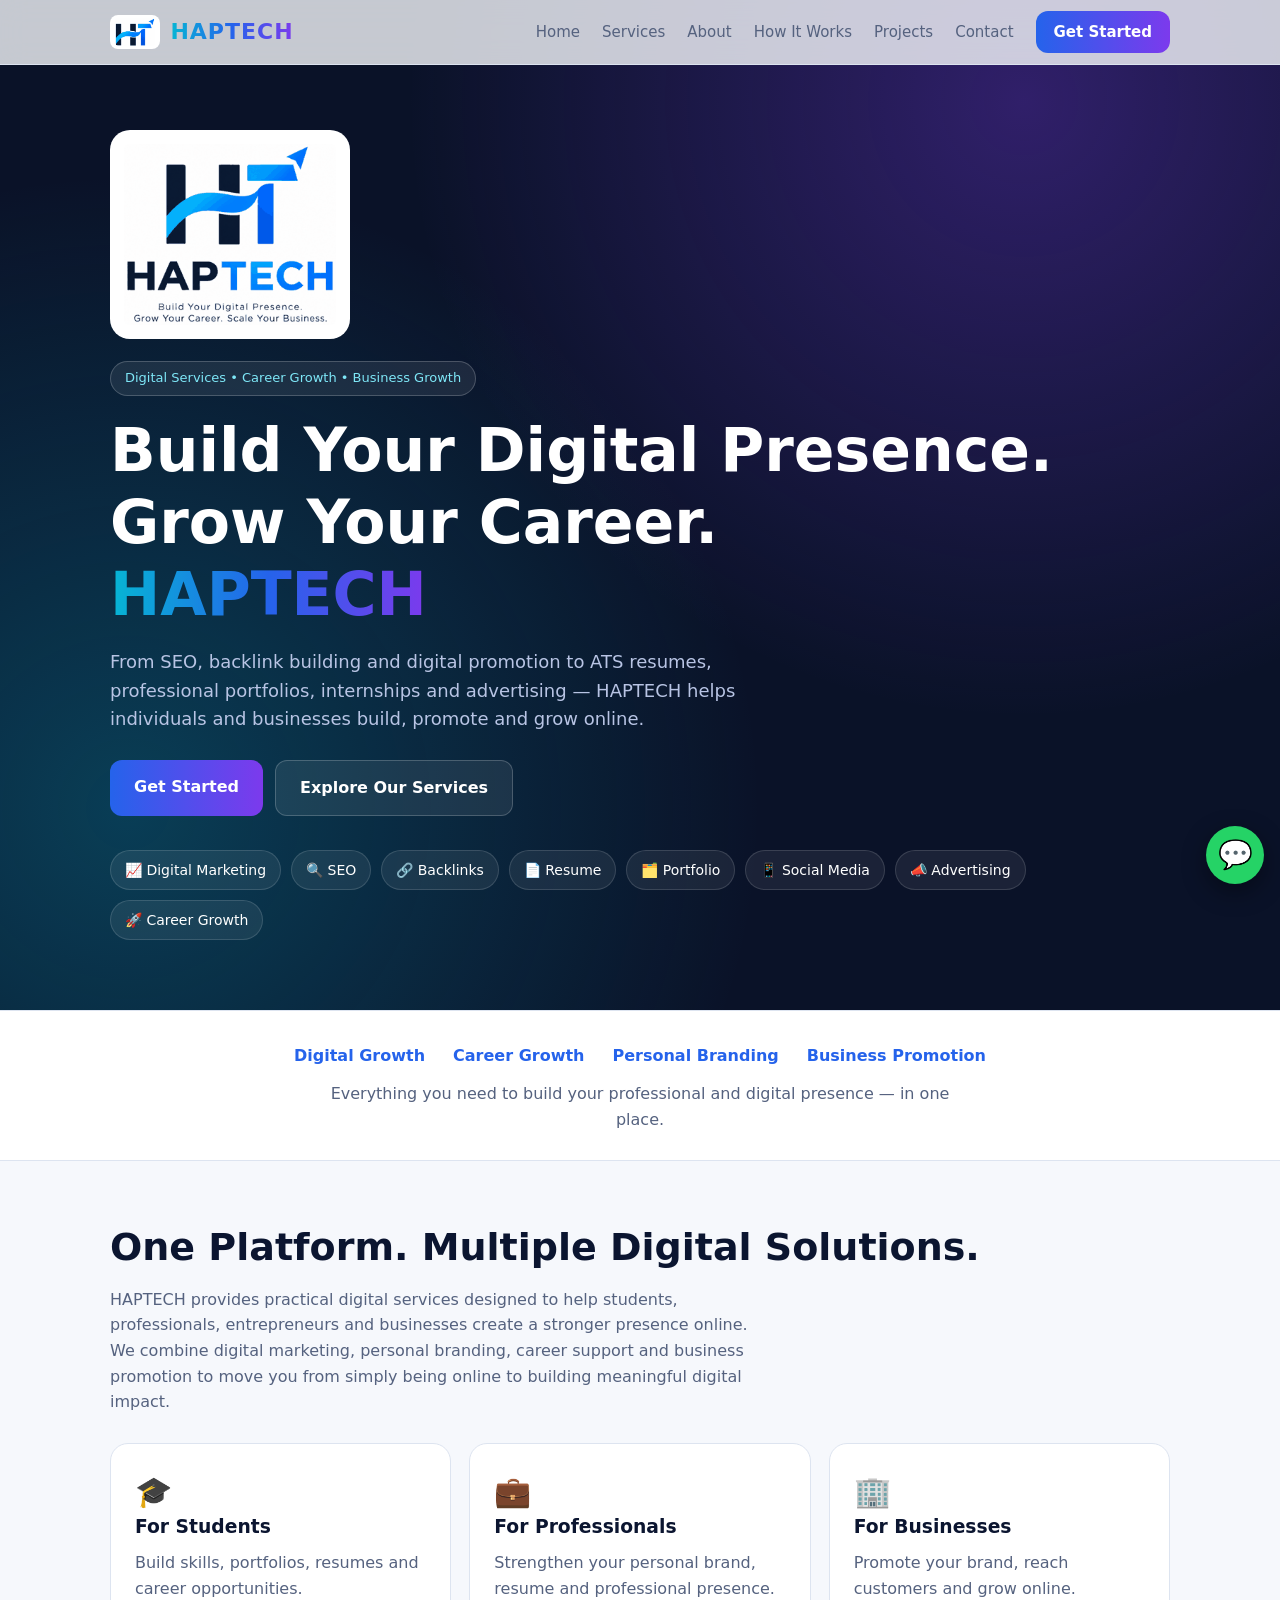
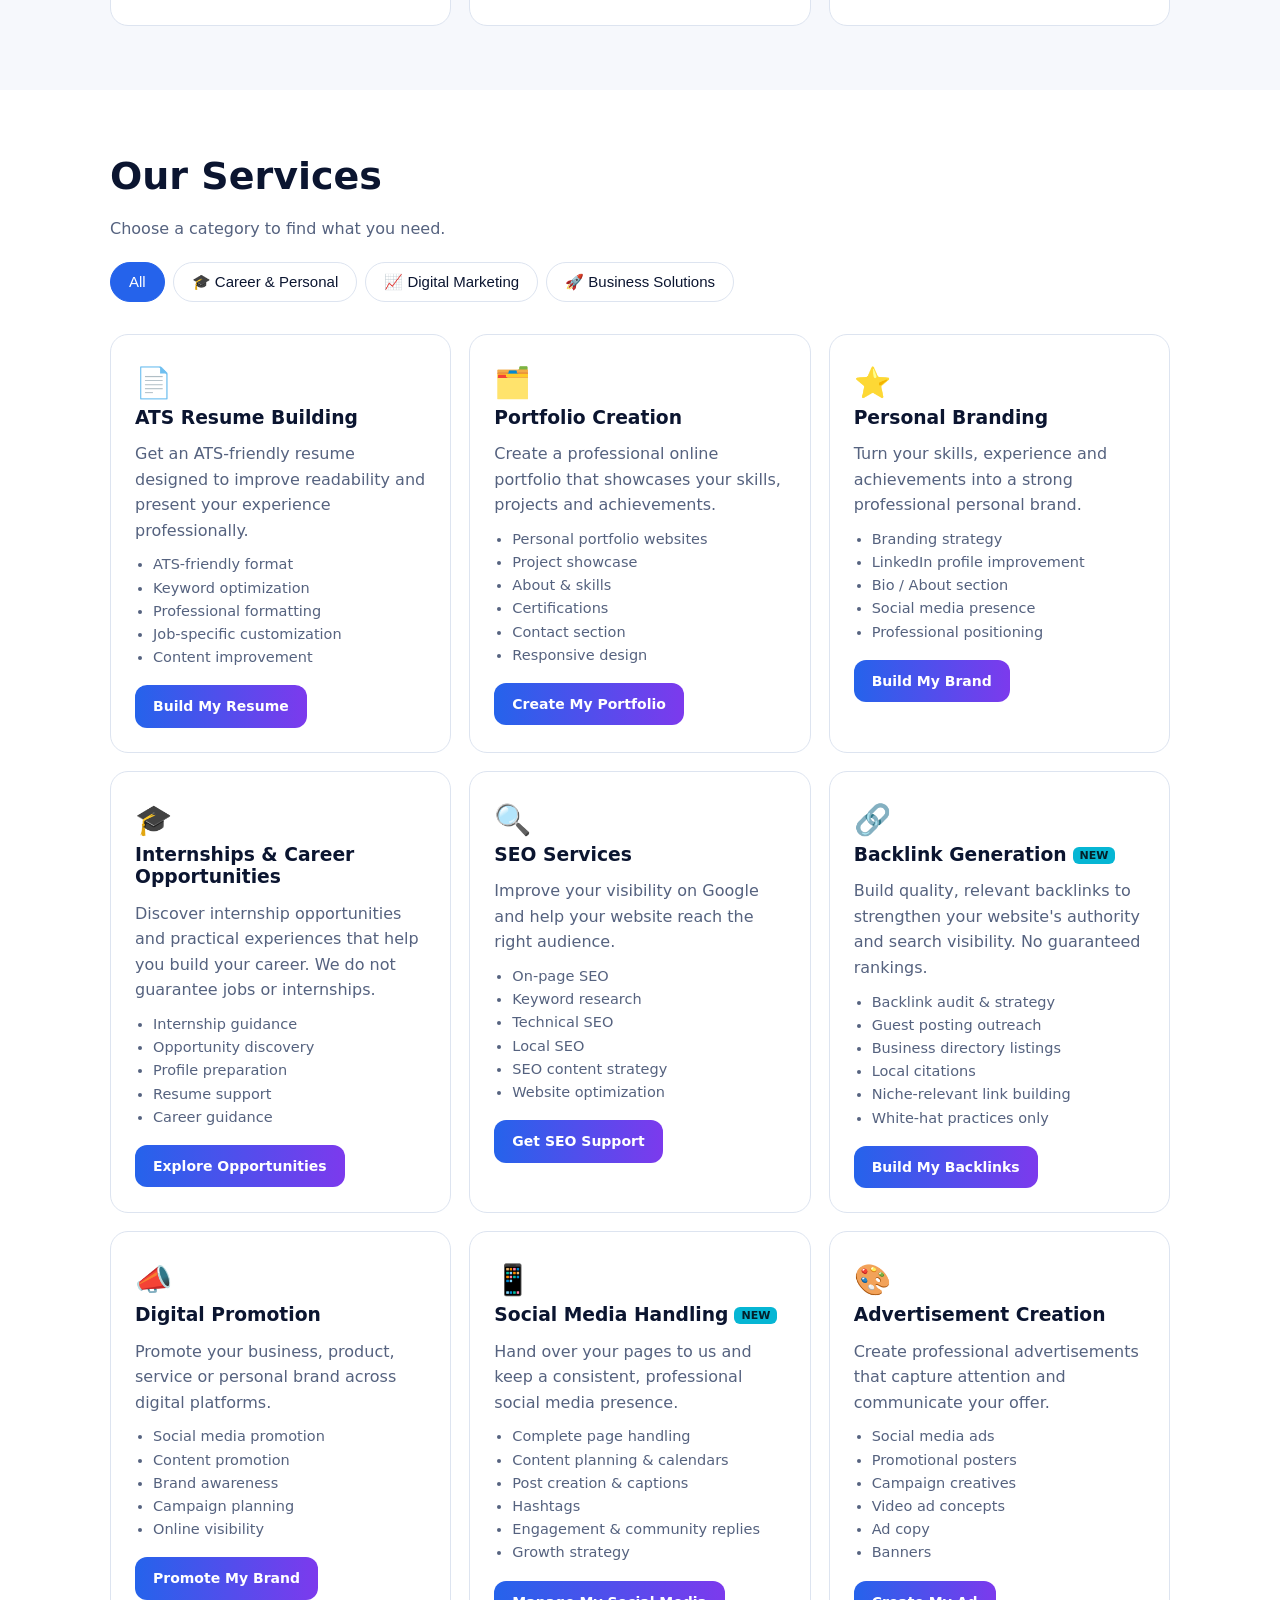
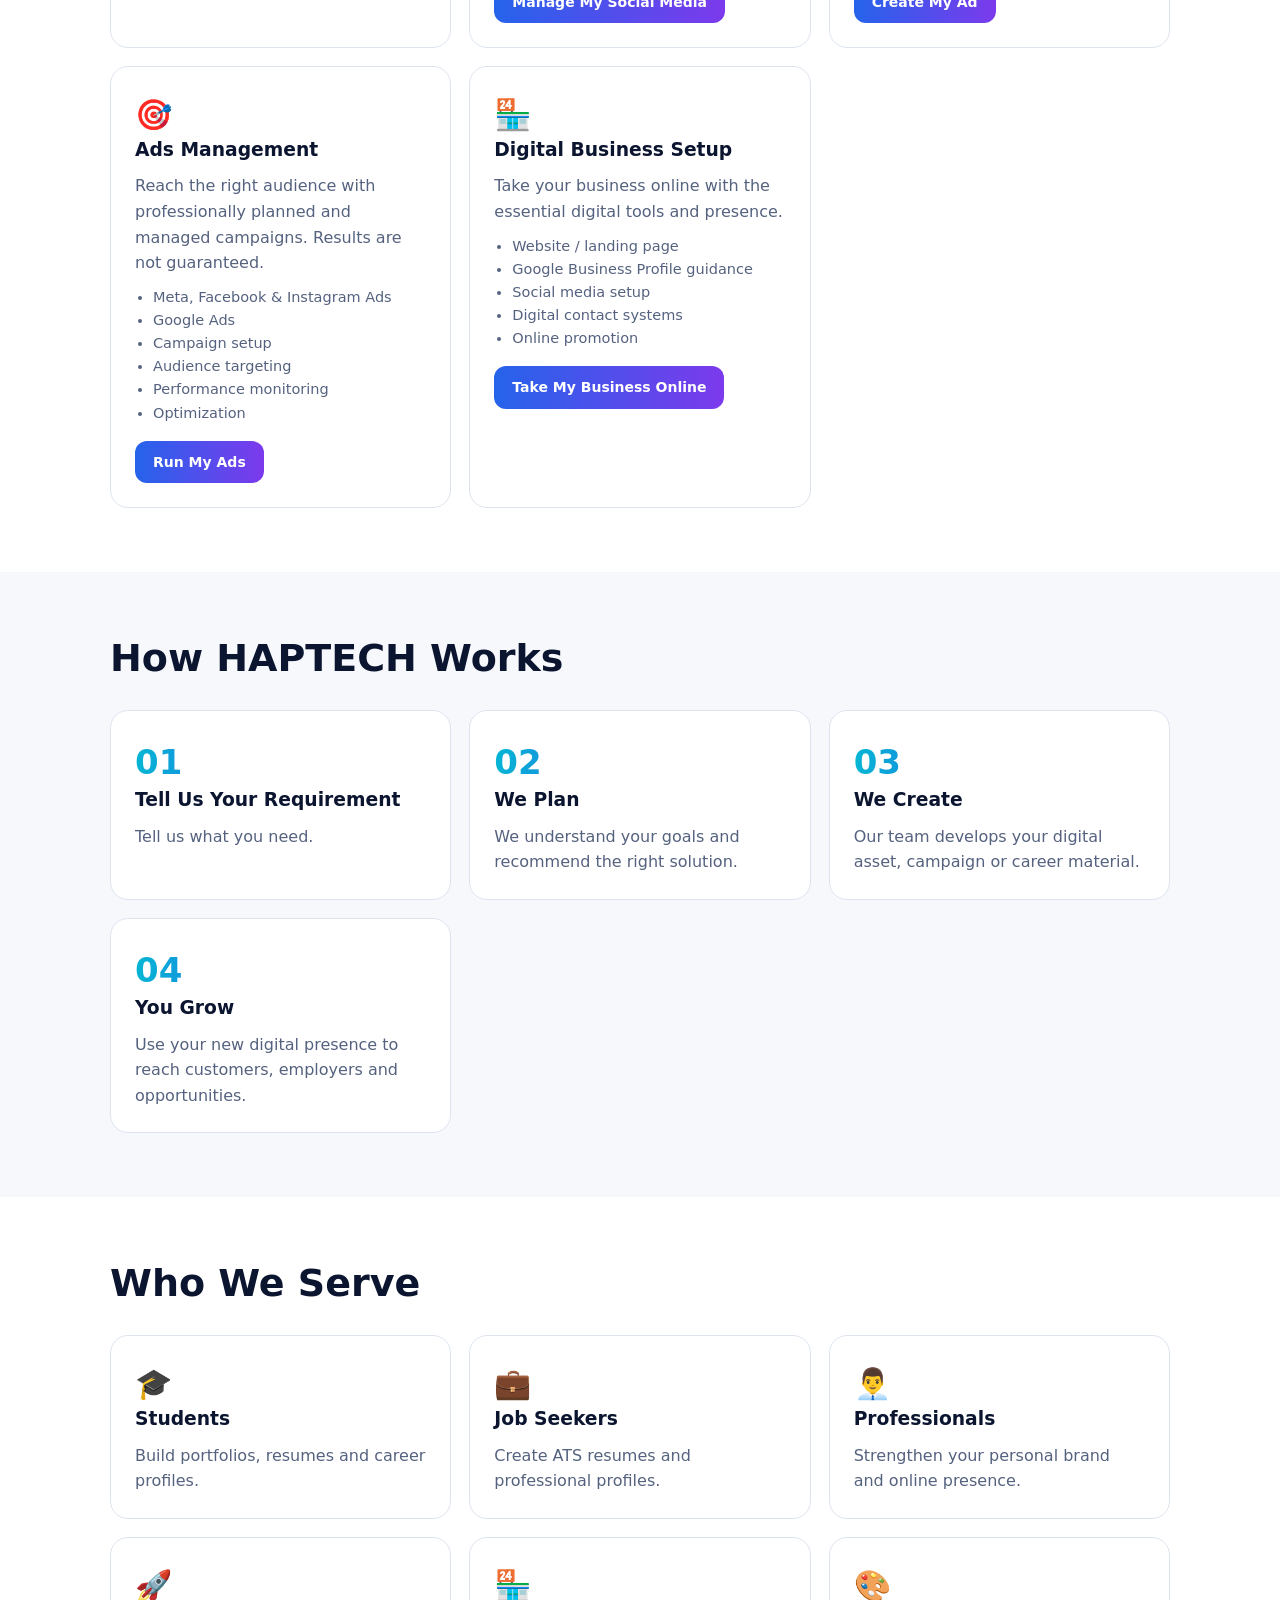
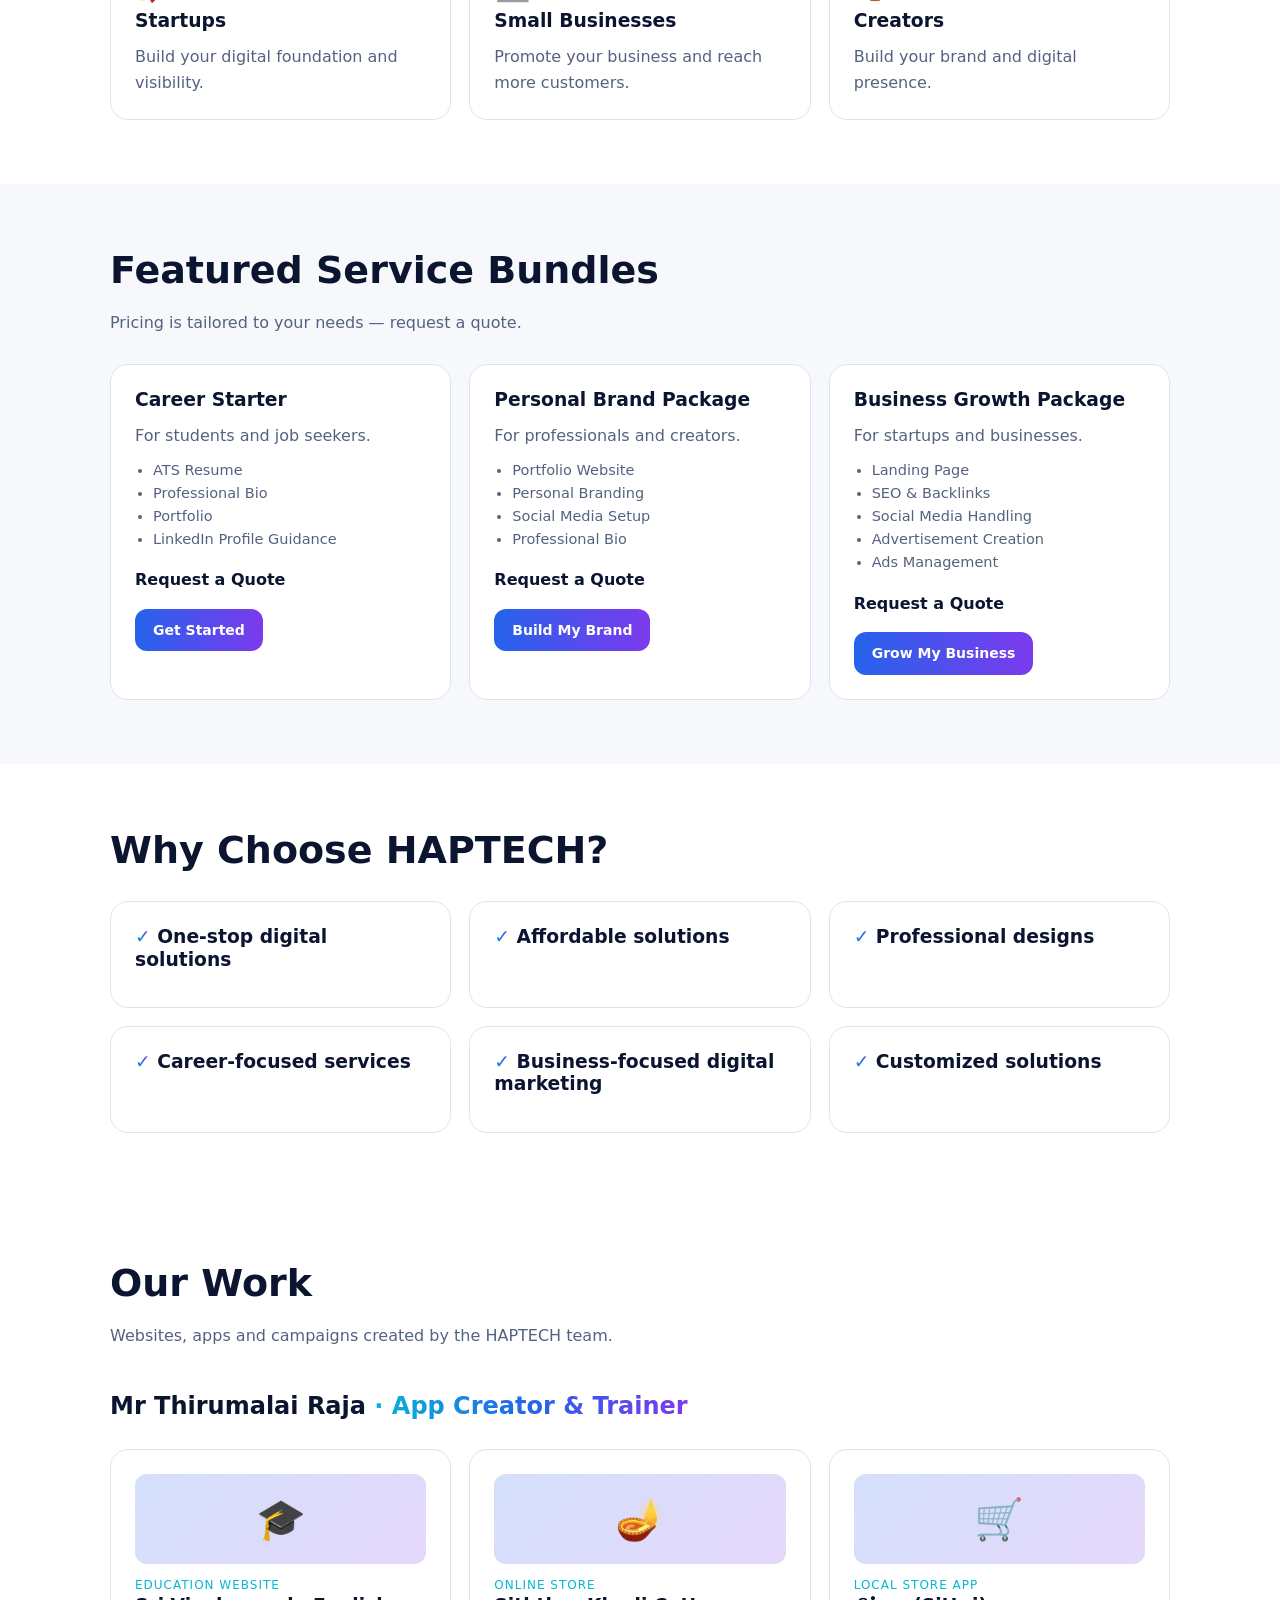
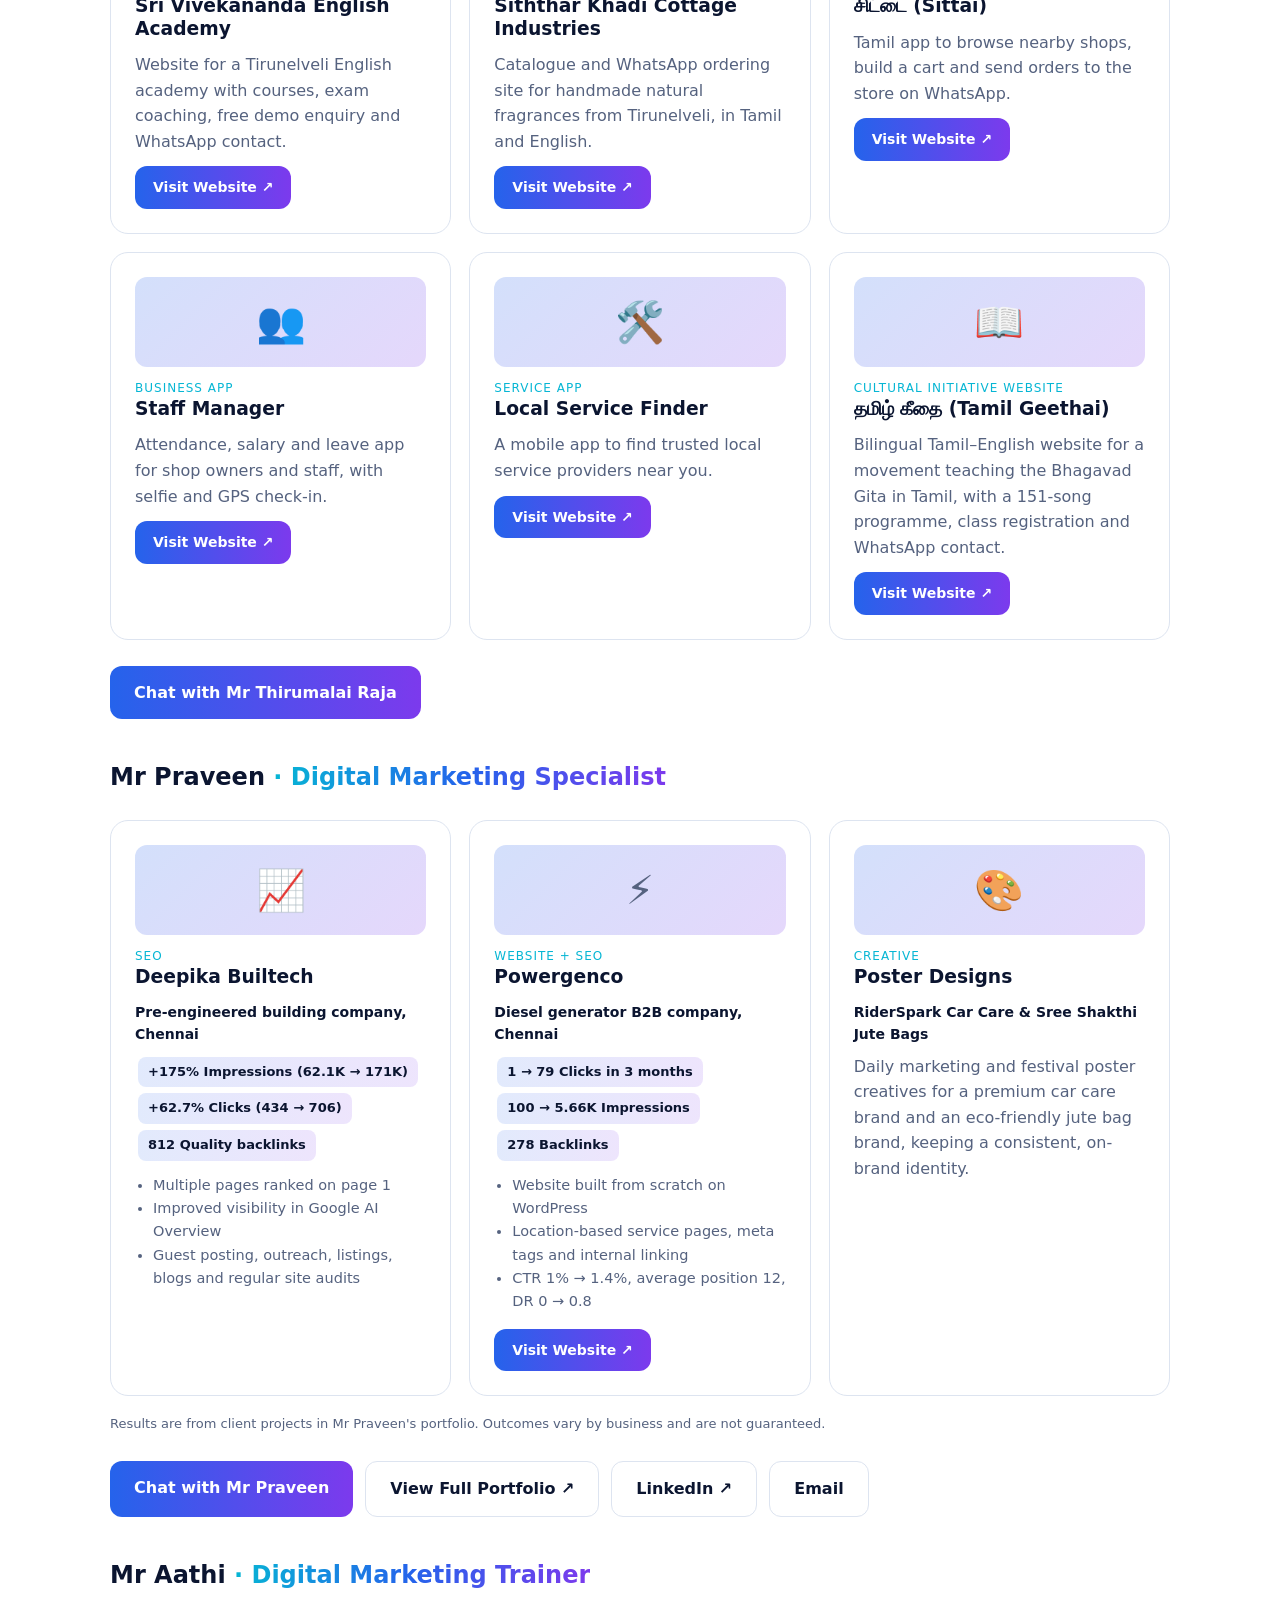
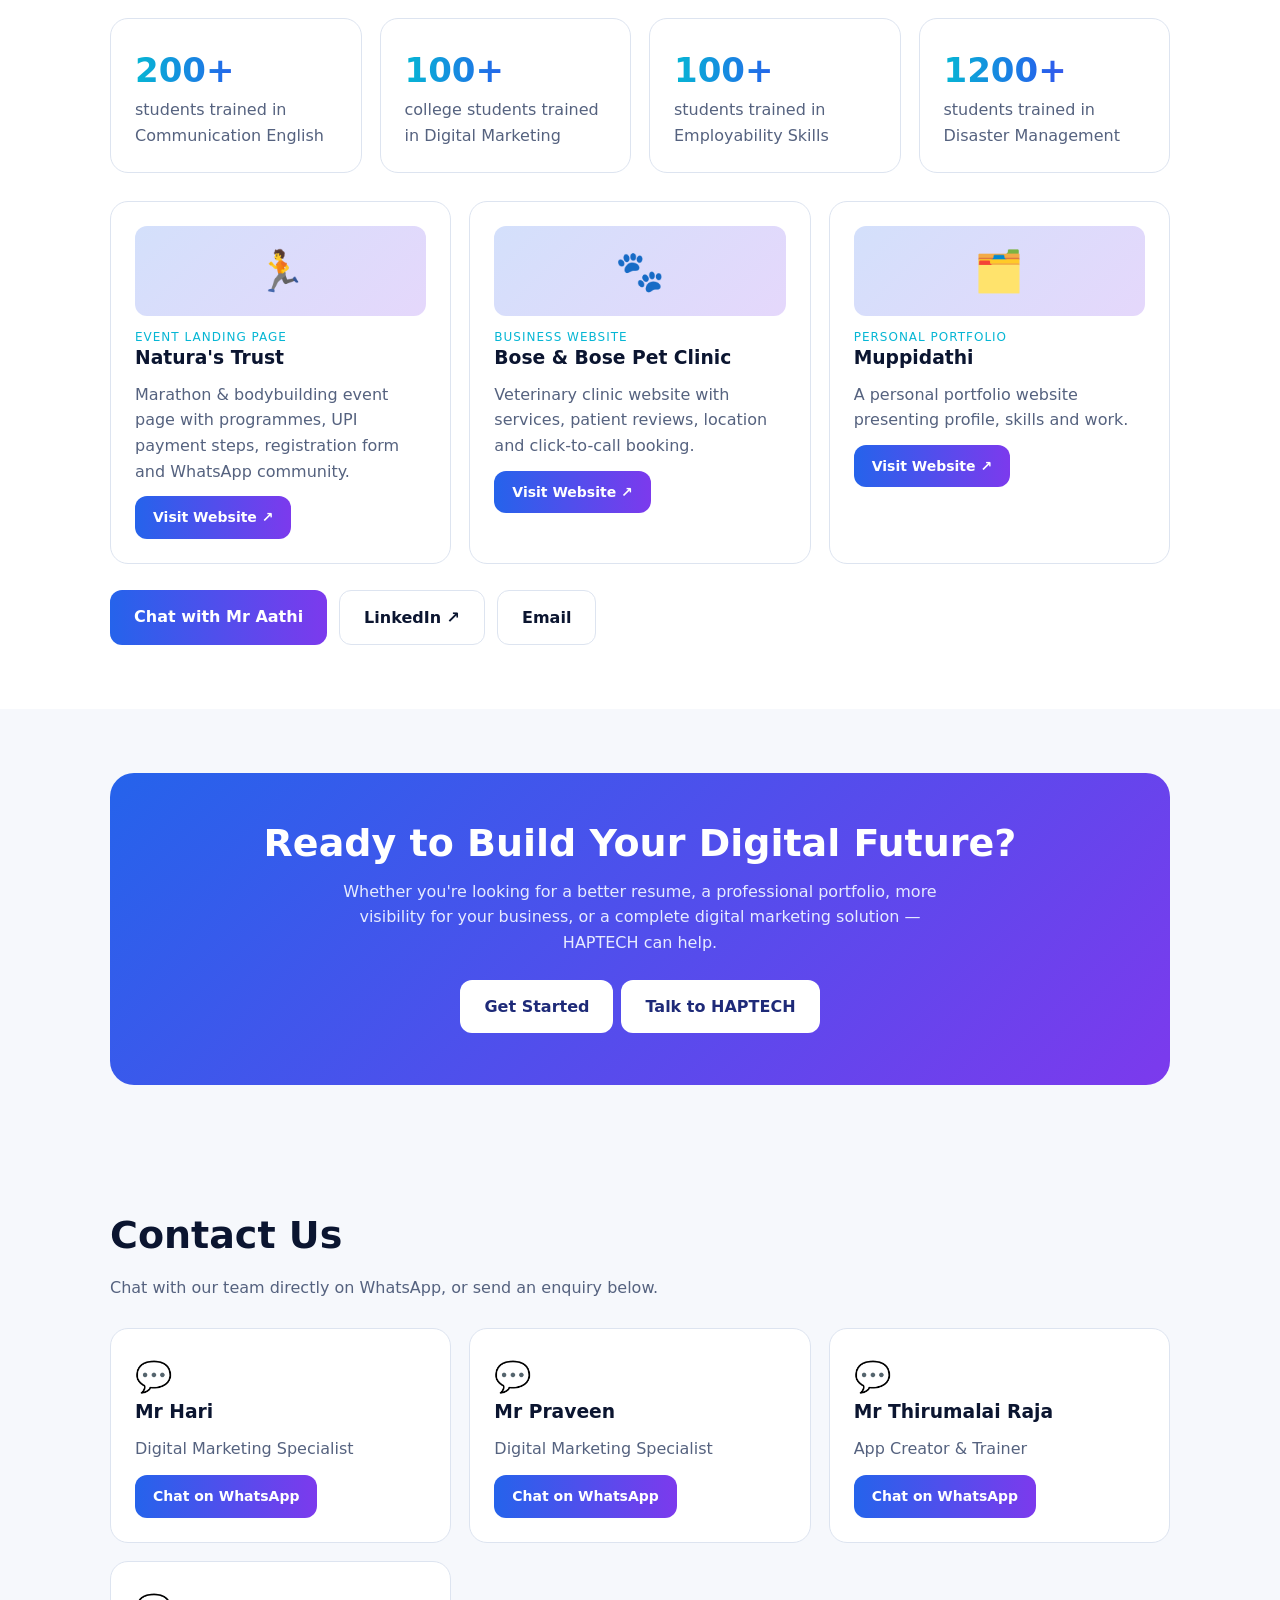
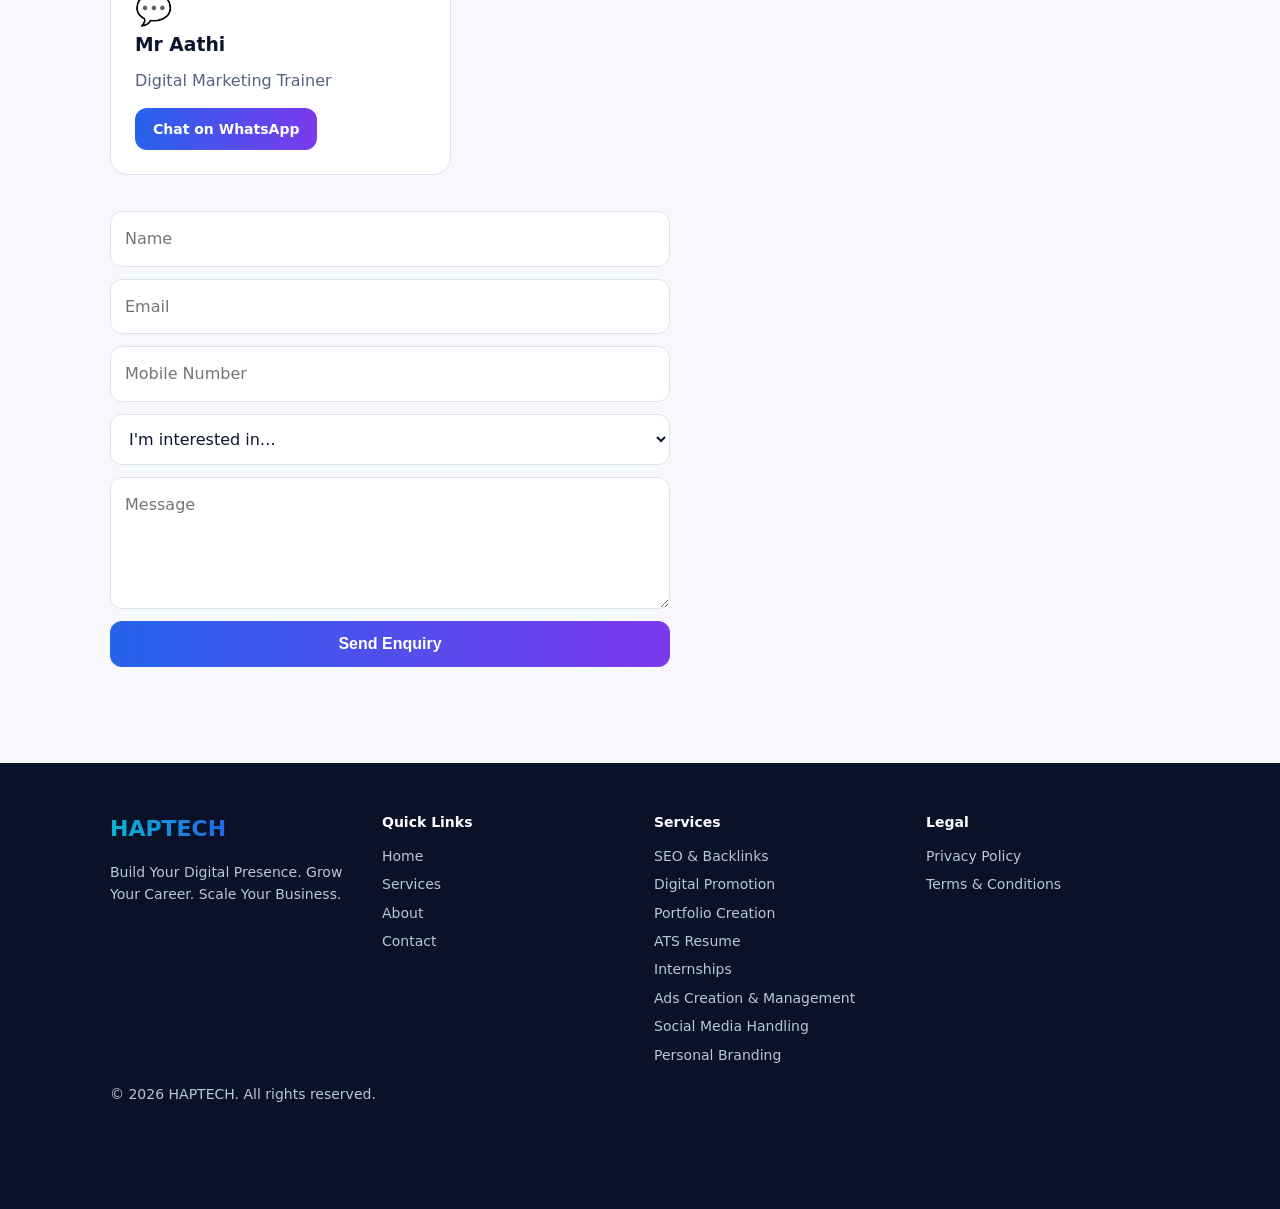
==== commit 64c3d187: "Update index.html" ====
--- a/index.html
+++ b/index.html
@@ -185,10 +185,10 @@
 {i:"📈",c:"SEO",t:"Deepika Builtech",sub:"Pre-engineered building company, Chennai",st:["+175% Impressions (62.1K → 171K)","+62.7% Clicks (434 → 706)","812 Quality backlinks"],b:["Multiple pages ranked on page 1","Improved visibility in Google AI Overview","Guest posting, outreach, listings, blogs and regular site audits"]},
 {i:"⚡",c:"Website + SEO",t:"Powergenco",sub:"Diesel generator B2B company, Chennai",st:["1 → 79 Clicks in 3 months","100 → 5.66K Impressions","278 Backlinks"],b:["Website built from scratch on WordPress","Location-based service pages, meta tags and internal linking","CTR 1% → 1.4%, average position 12, DR 0 → 0.8"],u:"https://powergenco.in/"},
 {i:"🎨",c:"Creative",t:"Poster Designs",sub:"RiderSpark Car Care & Sree Shakthi Jute Bags",d:"Daily marketing and festival poster creatives for a premium car care brand and an eco-friendly jute bag brand, keeping a consistent, on-brand identity."}]},
-{n:"Mr Aathi",r:"Digital Marketing Trainer",num:"918144945663",links:[],train:[["200+","students trained in Communication English"],["100+","college students trained in Digital Marketing"],["100+","students trained in Employability Skills"],["1200+","students trained in Disaster Management"]],works:[
+{n:"Mr Aathi",r:"Digital Marketing Trainer",num:"918144945663",links:[["LinkedIn ↗","https://www.linkedin.com/in/muppidathi-shanmugavel-30a82b34a/"],["Email","mailto:muppidathishanmugavel@gmail.com"]],train:[["200+","students trained in Communication English"],["100+","college students trained in Digital Marketing"],["100+","students trained in Employability Skills"],["1200+","students trained in Disaster Management"]],works:[
 {i:"🏃",c:"Event landing page",t:"Natura's Trust",d:"Marathon & bodybuilding event page with programmes, UPI payment steps, registration form and WhatsApp community.",u:"https://naturastrust.vercel.app/"},
 {i:"🐾",c:"Business website",t:"Bose & Bose Pet Clinic",d:"Veterinary clinic website with services, patient reviews, location and click-to-call booking.",u:"https://boseandbosepetclinic.vercel.app/"},
-{i:"🗂️",c:"Personal portfolio",t:"Muppidathi",d:"A personal portfolio website presenting profile, skills and work.",u:"https://muppidathis.vercel.app/"}]}
+{i:"🗂️",c:"Personal portfolio",t:"Muppidathi",d:"A personal portfolio website presenting profile, skills and work.",u:"https://muppidathis.netlify.app/"}]}
 ];
 const wc=w=>`<div class="card"><div class="ph" style="font-size:40px;height:90px">${w.i}</div><div class="cat">${w.c}</div><h3>${w.t}</h3>${w.sub?`<p style="margin:0 0 8px;font-weight:600;font-size:14px">${w.sub}</p>`:""}${w.d?`<p style="color:var(--muted);margin:0 0 12px">${w.d}</p>`:""}${w.st?`<div>${w.st.map(x=>`<span class="st">${x}</span>`).join("")}</div>`:""}${w.b?`<ul>${w.b.map(x=>`<li>${x}</li>`).join("")}</ul>`:""}${w.u?`<p style="margin:12px 0 0"><a class="btn p" style="padding:10px 18px;font-size:14px" target="_blank" rel="noopener" href="${w.u}">Visit Website ↗</a></p>`:""}</div>`;
 $("#proj").innerHTML=TEAMWORK.map(p=>`<div style="margin-top:44px"><h3 style="font-size:24px;margin:0">${p.n} <span class="g">· ${p.r}</span></h3>${p.train?`<div class="grid" style="grid-template-columns:repeat(auto-fit,minmax(180px,1fr))">${p.train.map(t=>`<div class="card"><div class="step g">${t[0]}</div><p style="color:var(--muted);margin:0">${t[1]}</p></div>`).join("")}</div>`:""}<div class="grid">${p.works.map(wc).join("")}</div>${p.note?`<p class="note">${p.note}</p>`:""}<div class="cta"><a class="btn p" target="_blank" rel="noopener" href="https://wa.me/${p.num}?text=${encodeURIComponent("Hello "+p.n+", I would like to know more about HAPTECH services.")}">Chat with ${p.n}</a>${p.links.map(l=>`<a class="btn" target="_blank" rel="noopener" href="${l[1]}">${l[0]}</a>`).join("")}</div></div>`).join("");
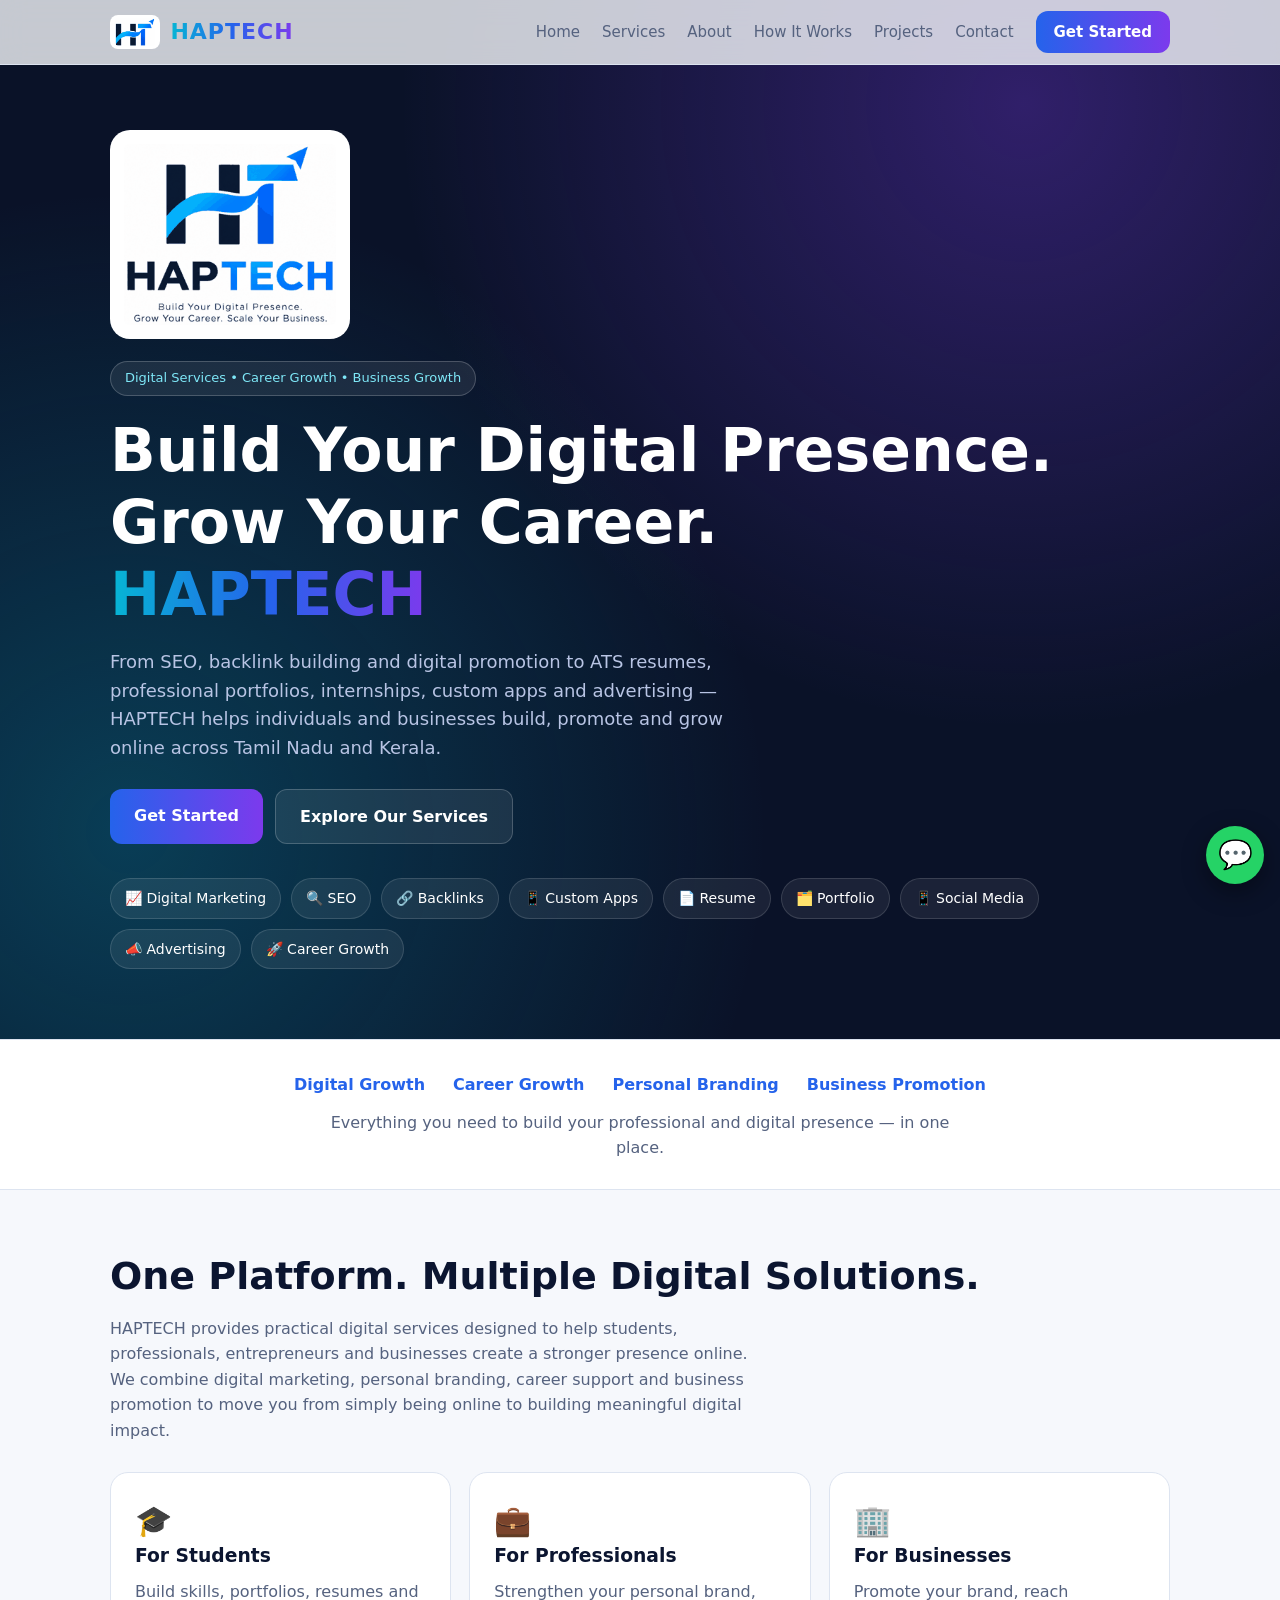
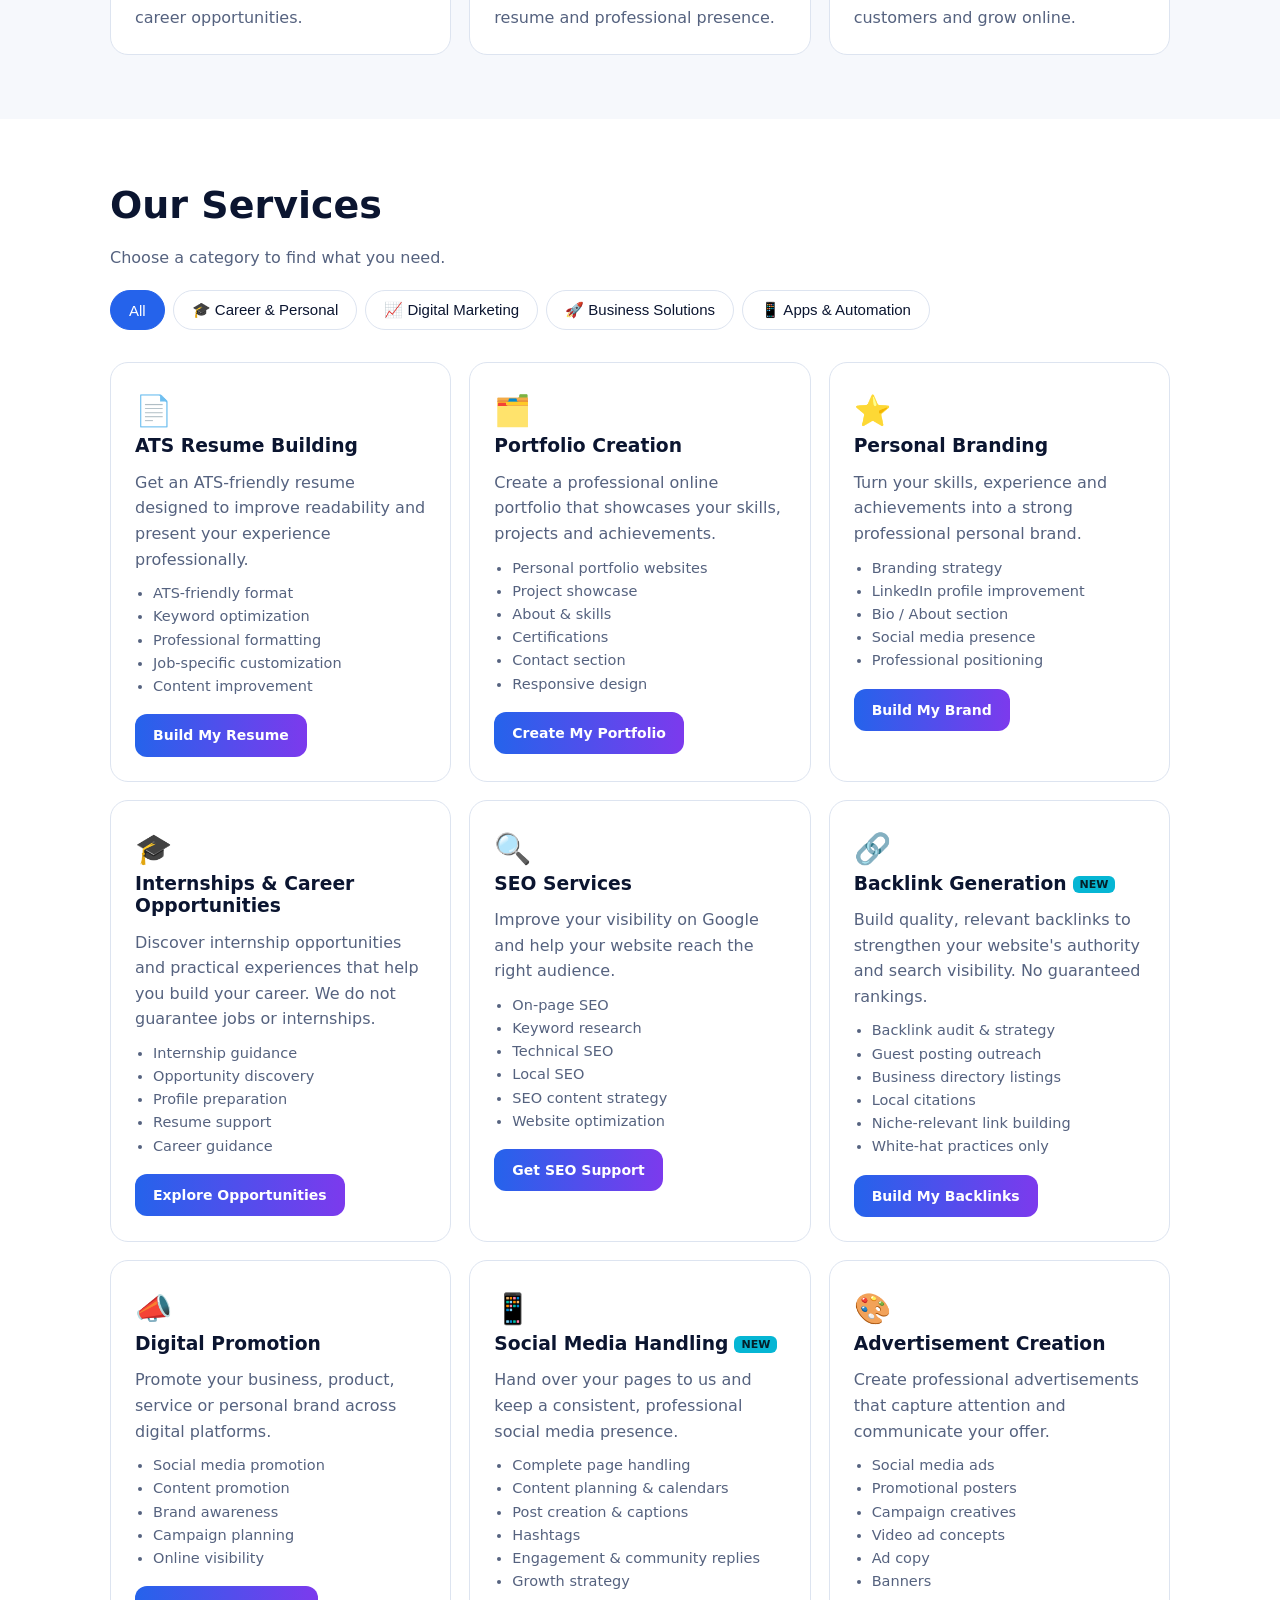
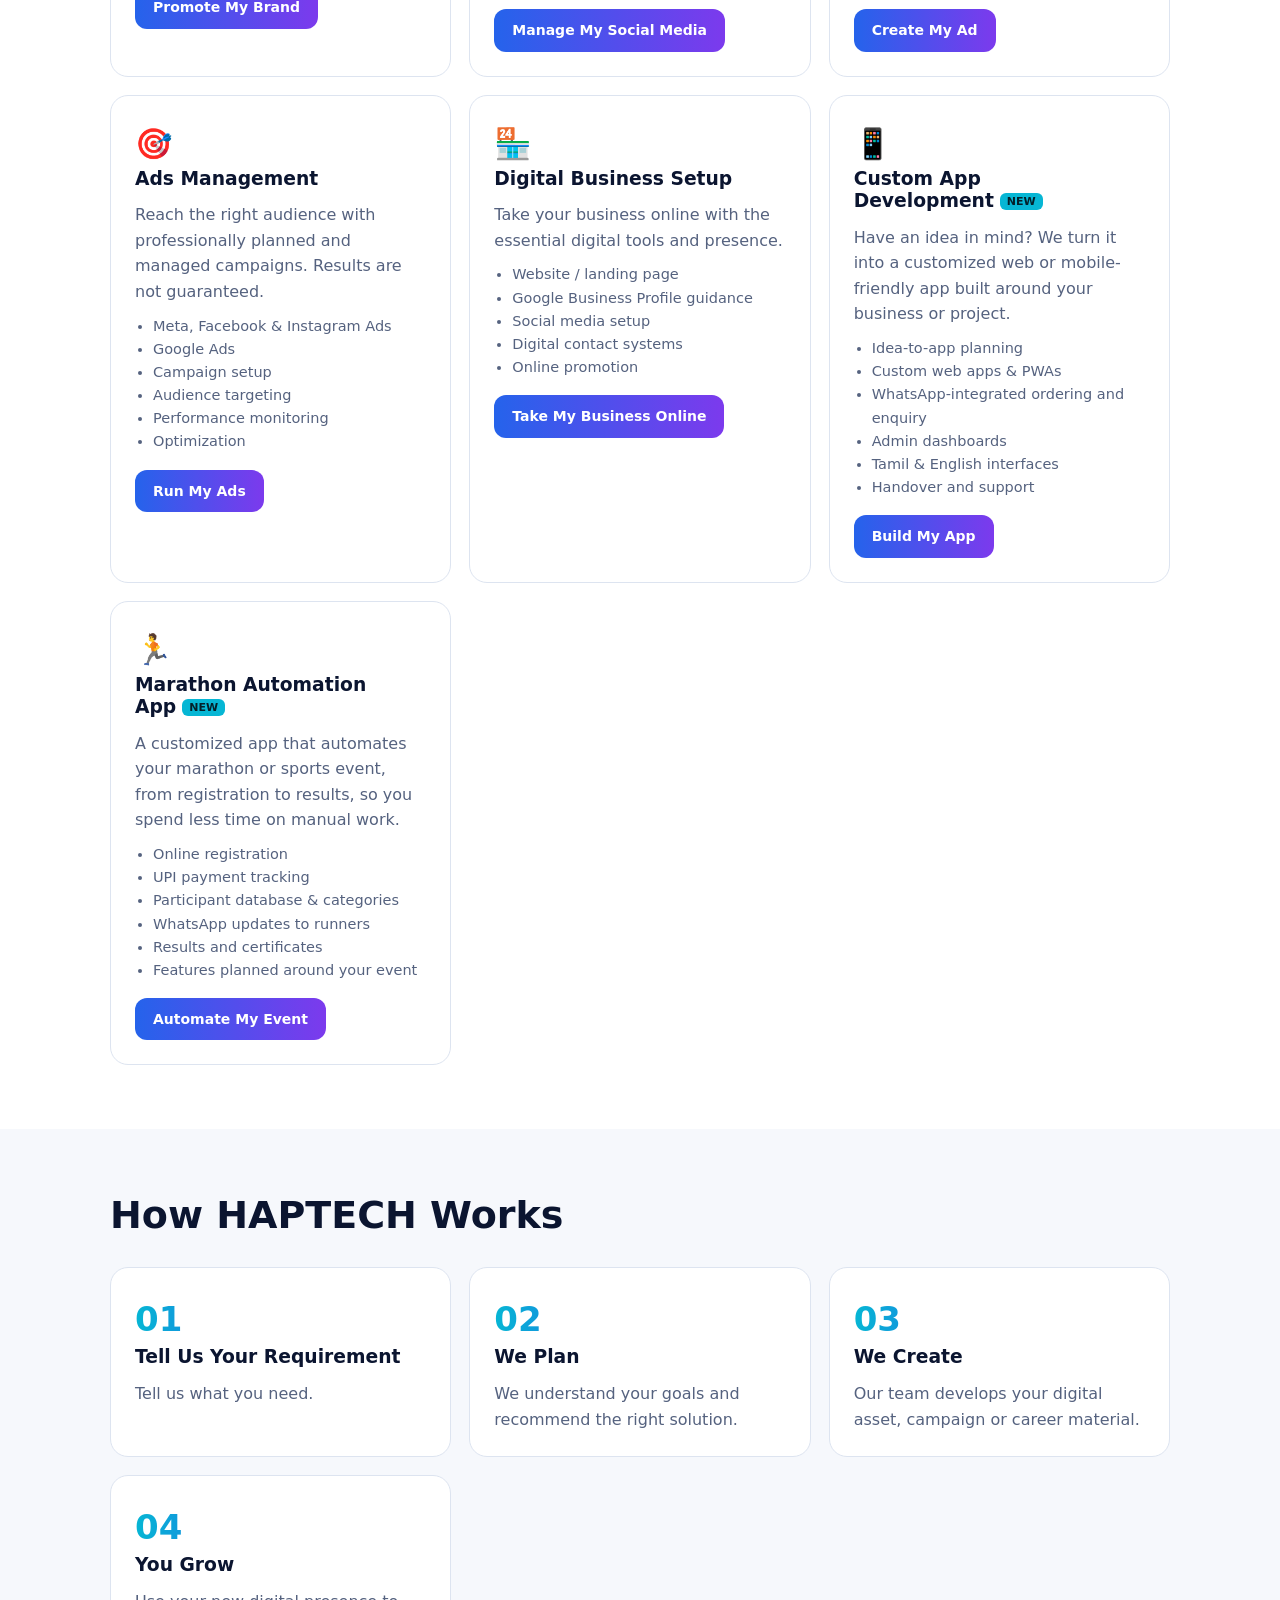
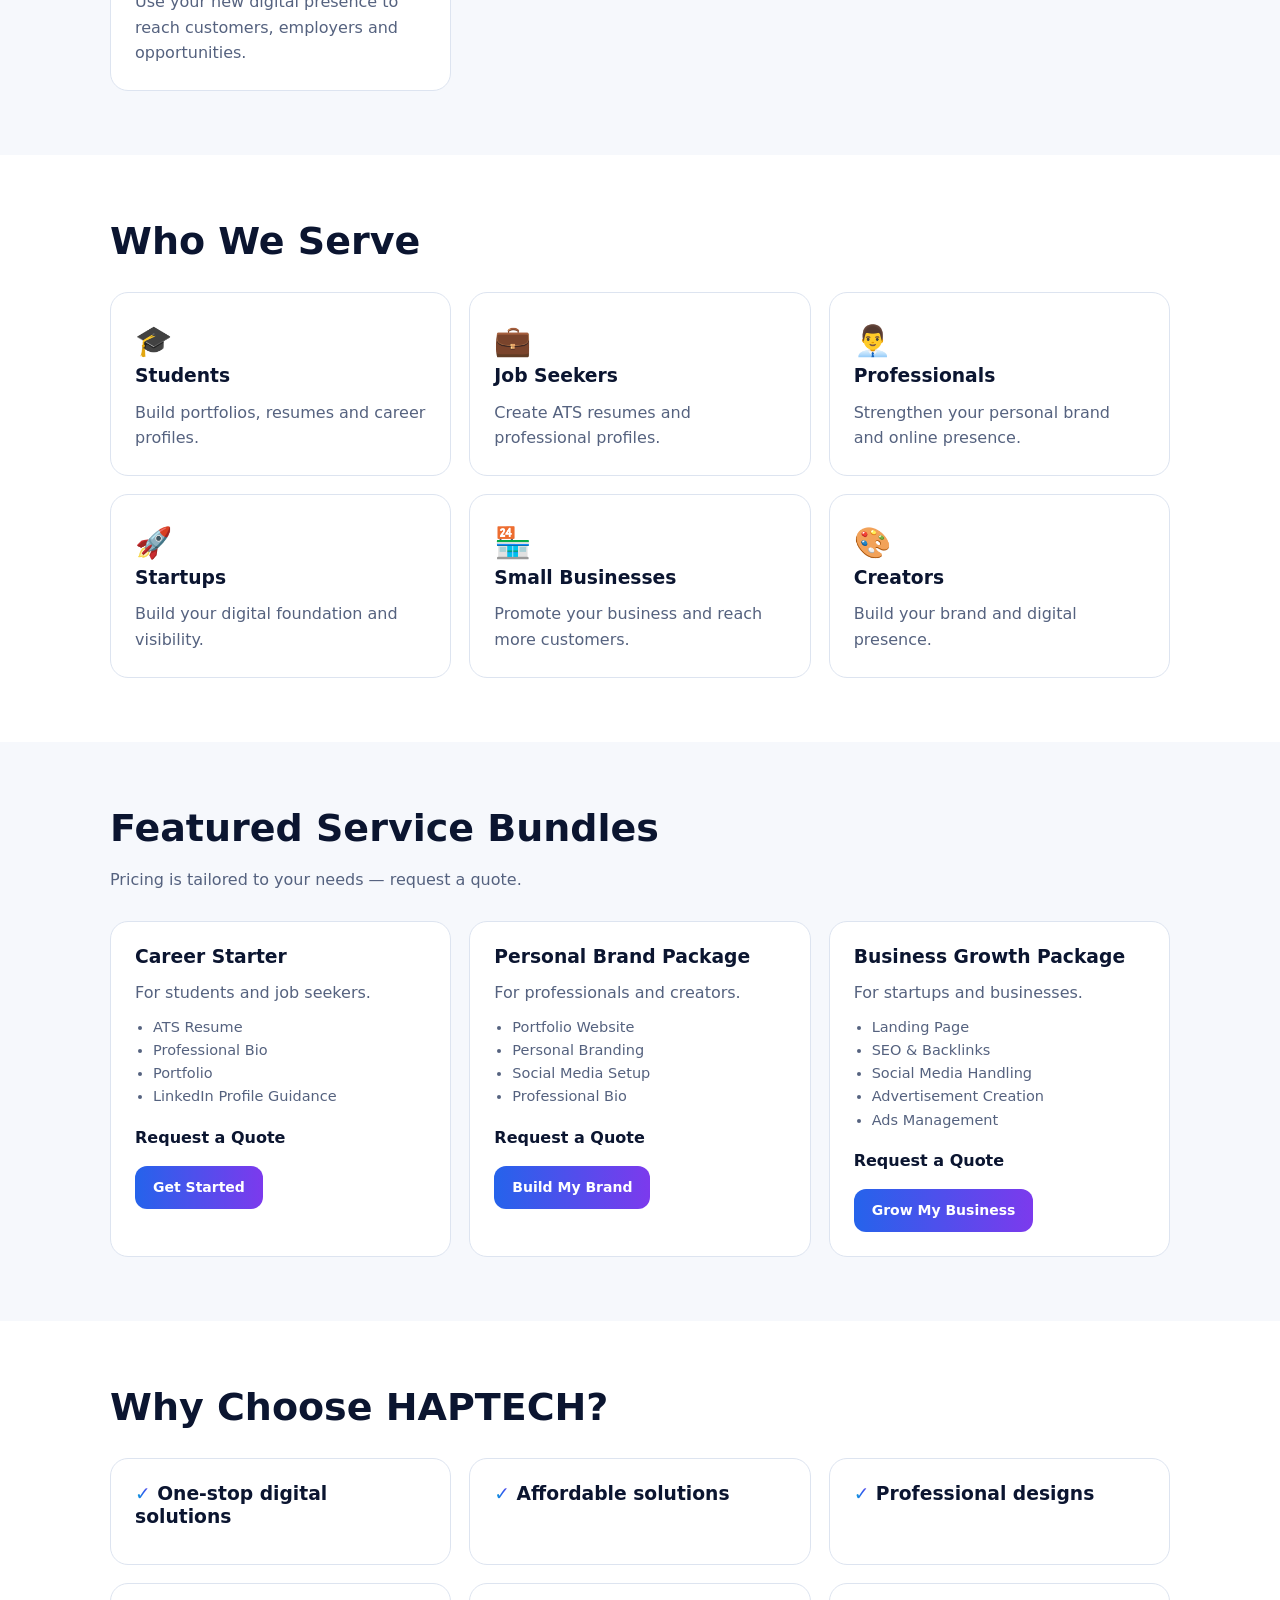
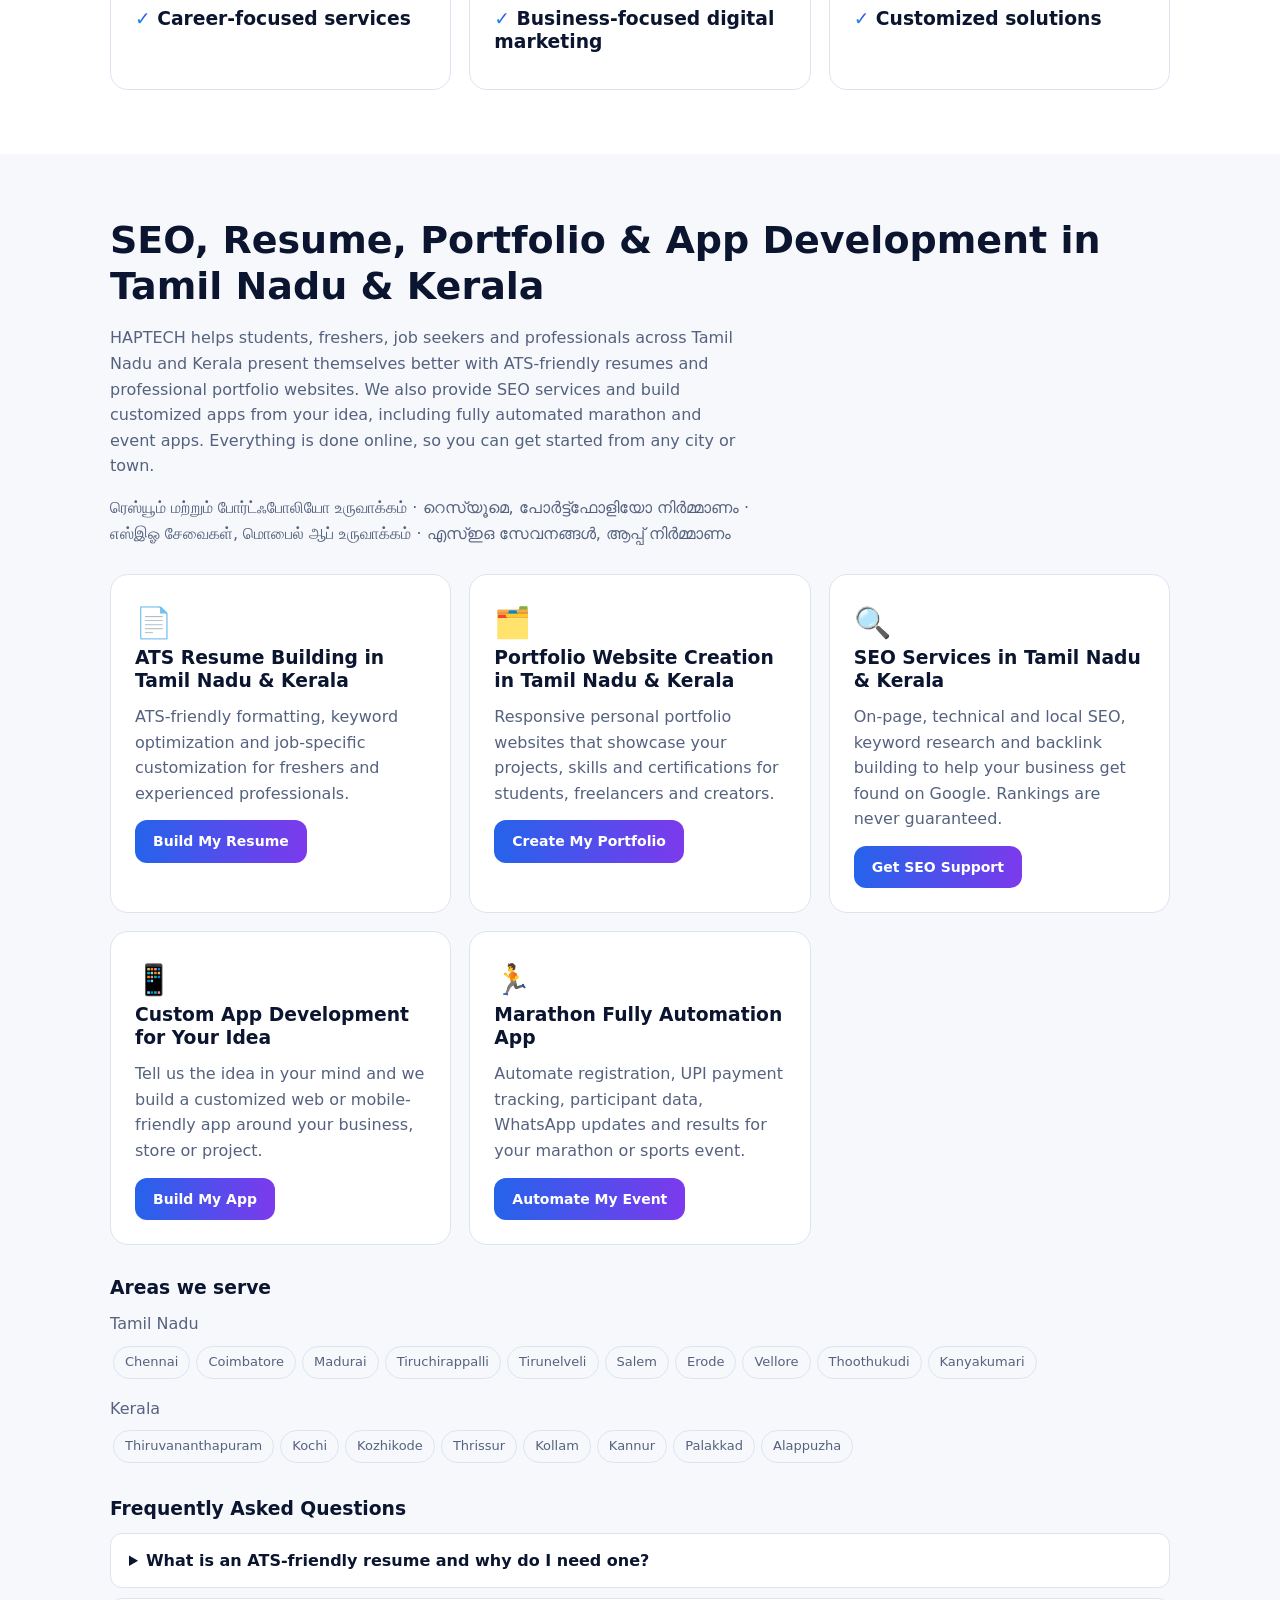
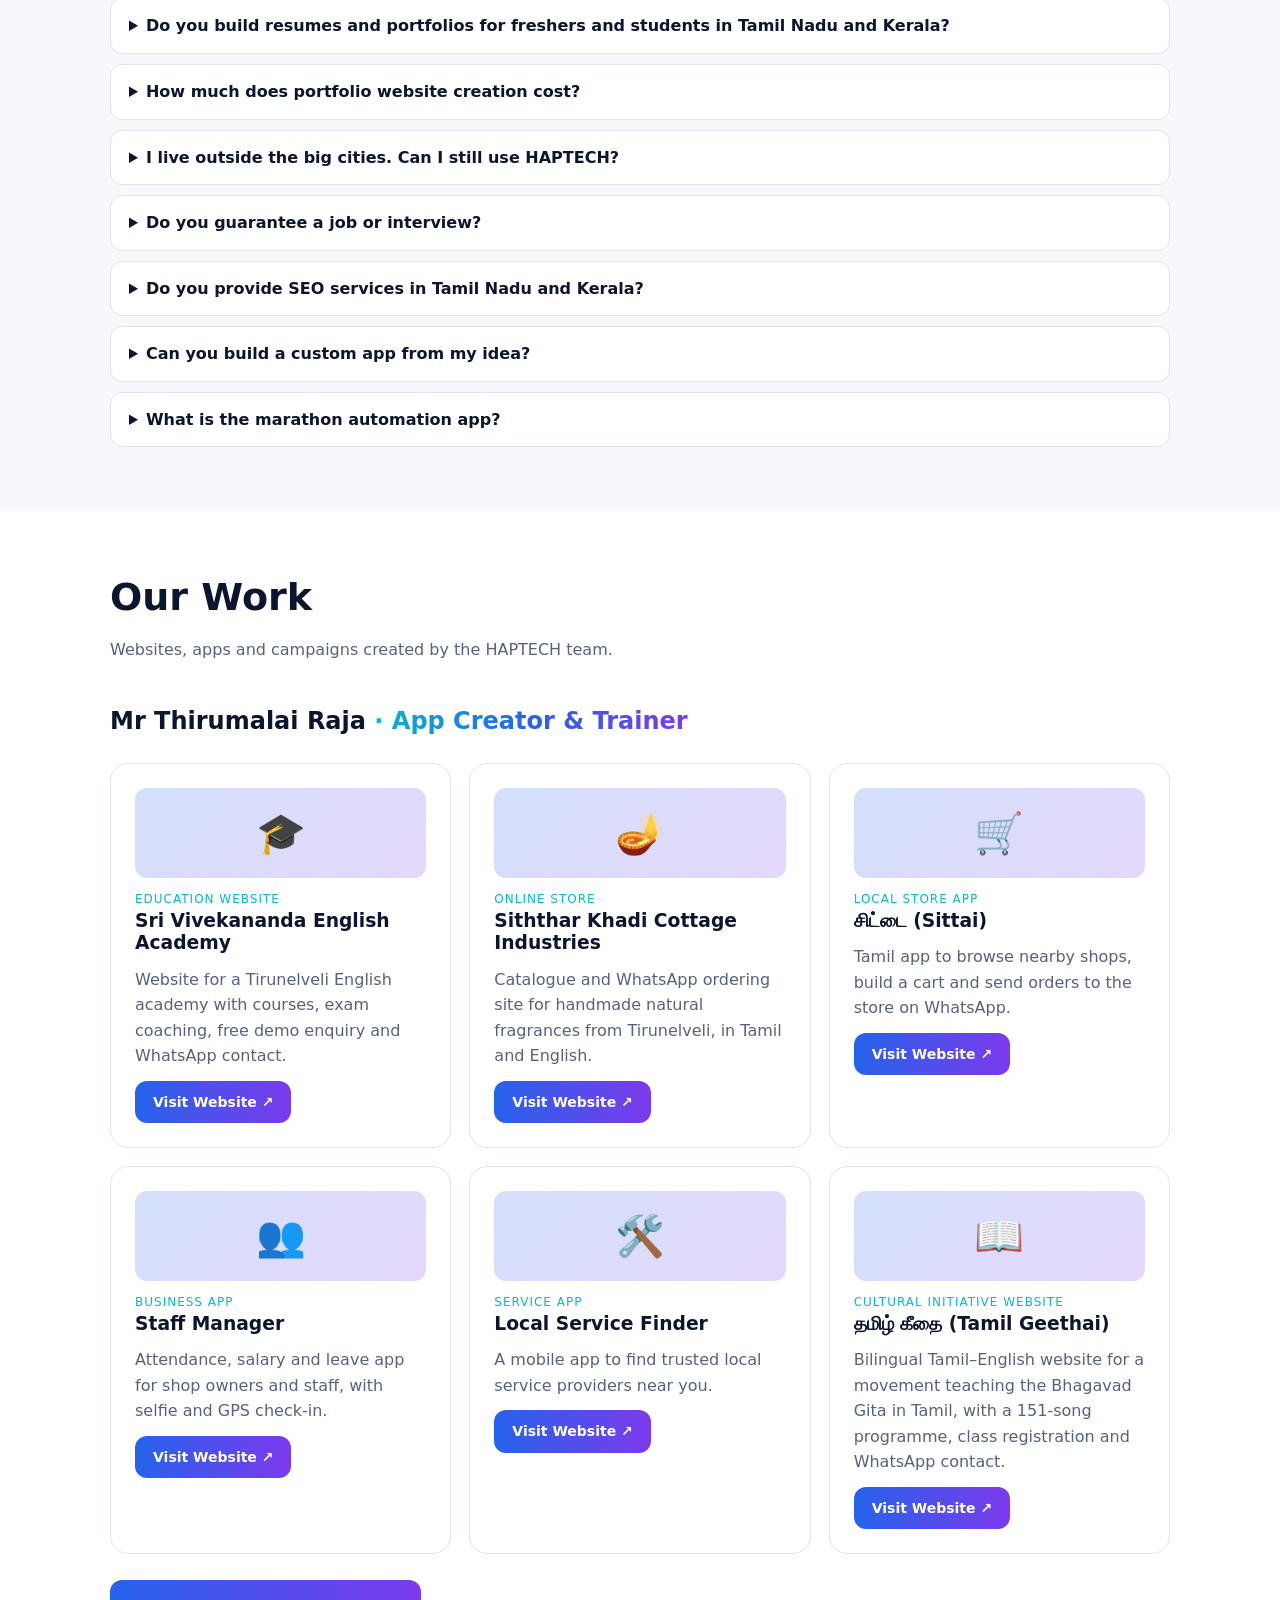
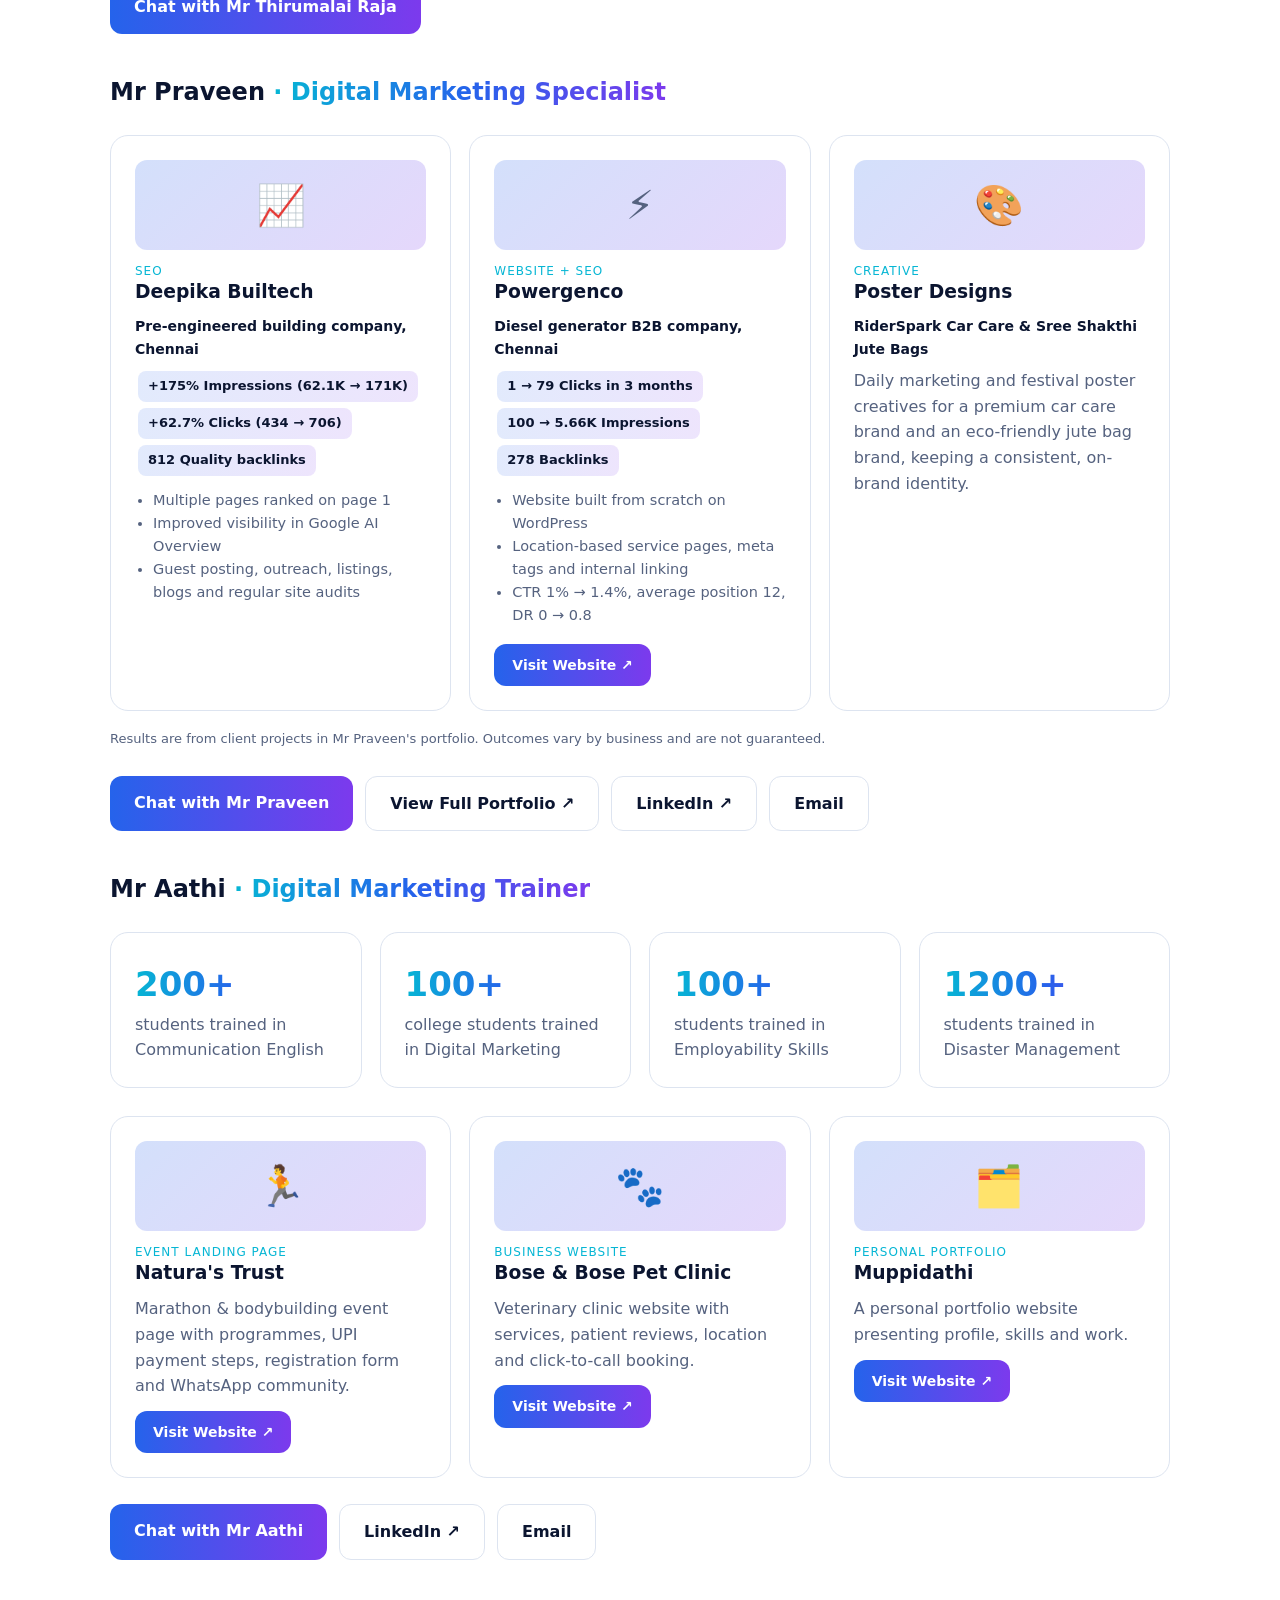
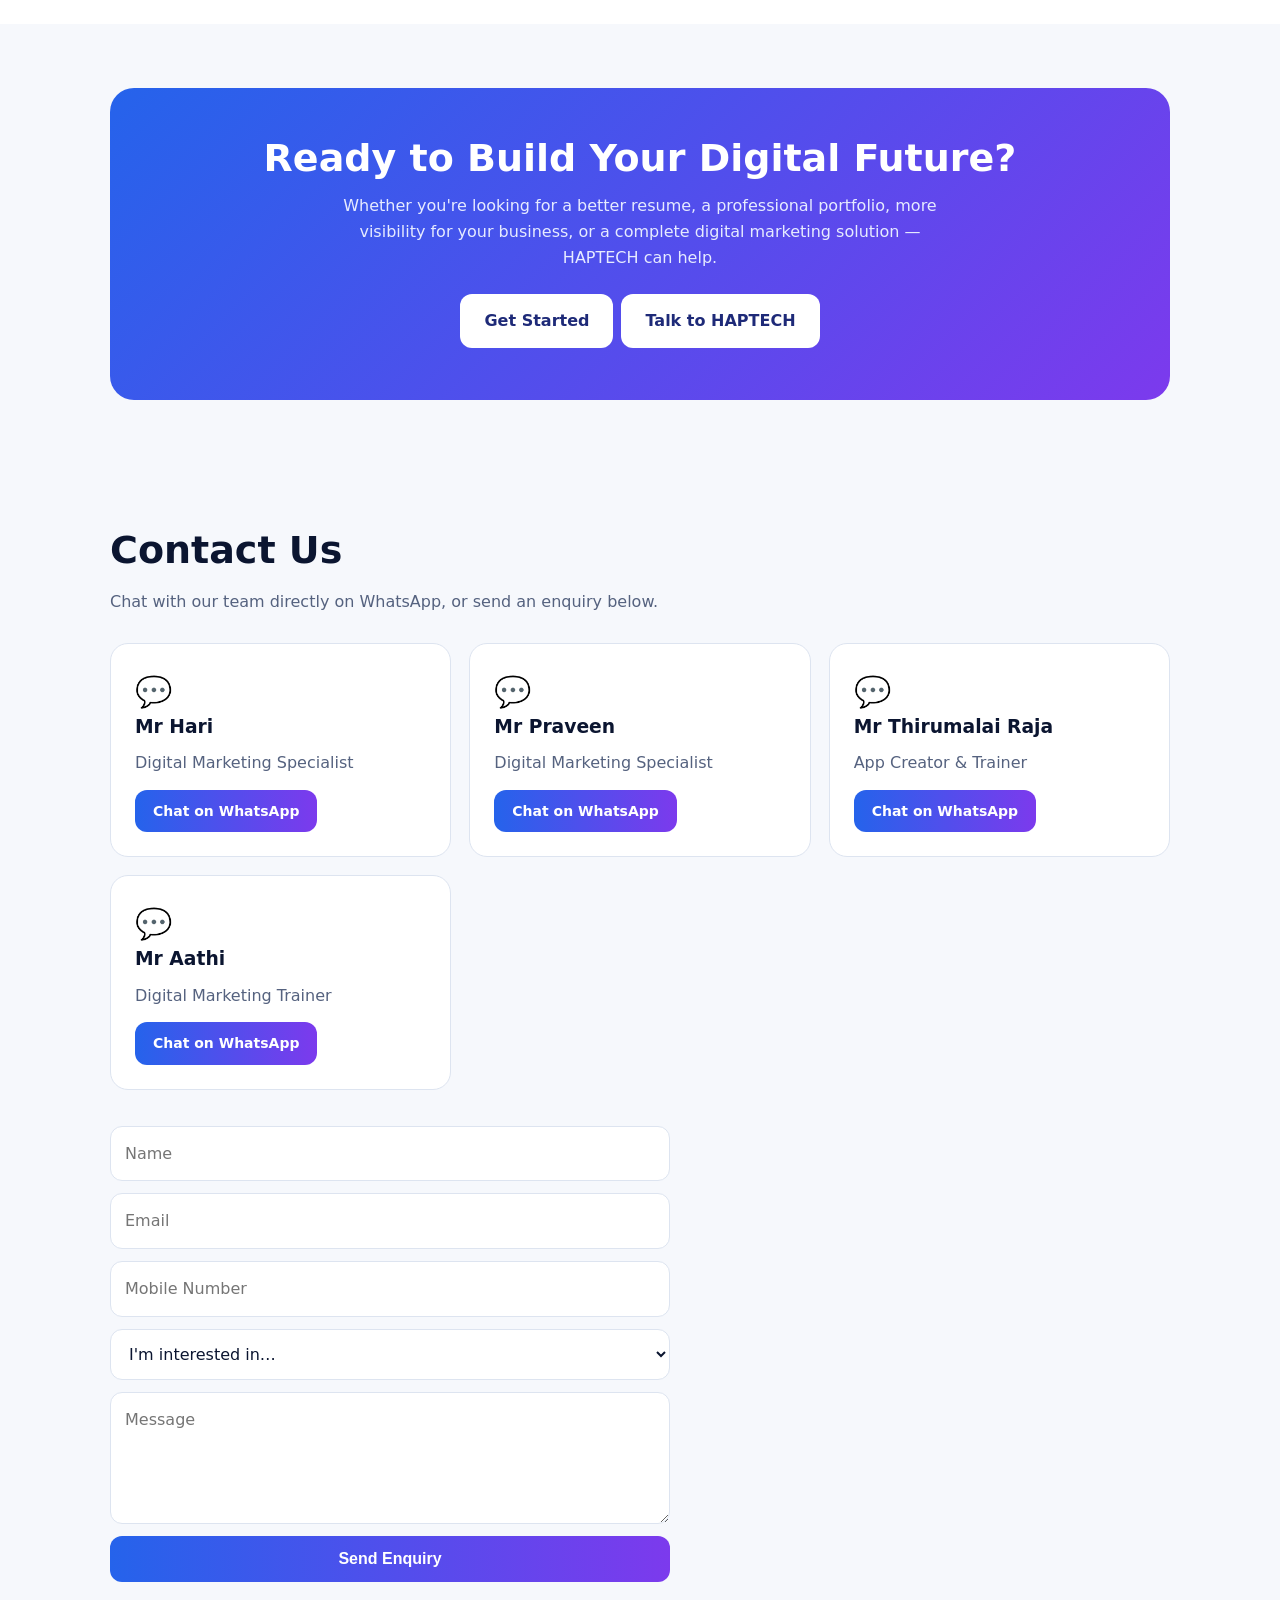
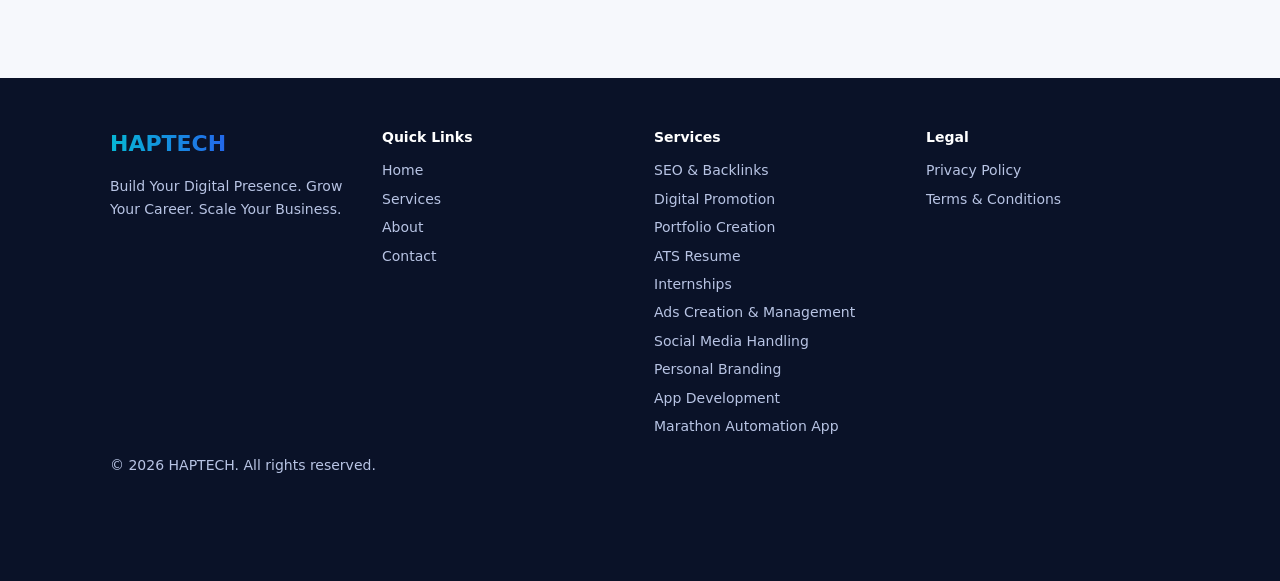
==== commit c04fc3b4: "Update index.html" ====
--- a/index.html
+++ b/index.html
@@ -3,11 +3,22 @@
 <head>
 <meta charset="utf-8">
 <meta name="viewport" content="width=device-width, initial-scale=1, viewport-fit=cover">
-<title>HAPTECH | Digital Services, Career & Business Growth</title>
-<meta name="description" content="HAPTECH provides SEO, backlink building, digital promotion, professional portfolio creation, ATS resume building, internships, advertising, social media handling and digital business solutions.">
-<meta property="og:title" content="HAPTECH | Digital Services, Career & Business Growth">
-<meta property="og:description" content="Build Your Digital Presence. Grow Your Career. Scale Your Business.">
+<title>SEO, Resume, Portfolio &amp; App Development in Tamil Nadu &amp; Kerala | HAPTECH</title>
+<meta name="description" content="HAPTECH: SEO services, ATS resumes, portfolio websites, custom apps and marathon automation apps for students and businesses across Tamil Nadu &amp; Kerala.">
+<meta name="keywords" content="ATS resume builder Tamil Nadu, resume building Kerala, portfolio website creation Chennai, portfolio website Kochi, resume writing Coimbatore, resume for freshers Tamil Nadu, digital marketing Tirunelveli, SEO services Tamil Nadu Kerala, custom app development Tamil Nadu, mobile app developer Kerala, marathon registration app, marathon automation app, event management app India, SEO company Chennai, SEO services Kochi">
+<meta name="robots" content="index, follow, max-image-preview:large">
+<meta name="geo.region" content="IN-TN">
+<meta name="geo.placename" content="Tamil Nadu, Kerala">
+<link rel="canonical" href="https://haptech-black.vercel.app/">
+<meta property="og:title" content="SEO, Resume, Portfolio &amp; App Development in Tamil Nadu &amp; Kerala | HAPTECH">
+<meta property="og:description" content="HAPTECH: SEO services, ATS resumes, portfolio websites, custom apps and marathon automation apps for students and businesses across Tamil Nadu &amp; Kerala.">
+<meta property="og:url" content="https://haptech-black.vercel.app/">
+<meta property="og:locale" content="en_IN">
+<meta property="og:site_name" content="HAPTECH">
 <meta property="og:type" content="website">
+<meta name="twitter:card" content="summary">
+<script type="application/ld+json">{"@context": "https://schema.org", "@type": "ProfessionalService", "name": "HAPTECH", "url": "https://haptech-black.vercel.app/", "description": "HAPTECH: SEO services, ATS resume building, portfolio website creation, custom app development and marathon automation apps for students and businesses across Tamil Nadu & Kerala.", "telephone": "+91-8903681916", "areaServed": [{"@type": "State", "name": "Tamil Nadu"}, {"@type": "State", "name": "Kerala"}], "serviceType": ["ATS Resume Building", "Portfolio Website Creation", "SEO Services", "Backlink Building", "Social Media Management", "Digital Marketing", "Custom App Development", "Marathon Event Automation App"]}</script>
+<script type="application/ld+json">{"@context": "https://schema.org", "@type": "FAQPage", "mainEntity": [{"@type": "Question", "name": "What is an ATS-friendly resume and why do I need one?", "acceptedAnswer": {"@type": "Answer", "text": "Many companies use Applicant Tracking Systems (ATS) to scan resumes before a person reads them. An ATS-friendly resume uses a clean format and the right keywords so your experience is easy to read for both software and recruiters."}}, {"@type": "Question", "name": "Do you build resumes and portfolios for freshers and students in Tamil Nadu and Kerala?", "acceptedAnswer": {"@type": "Answer", "text": "Yes. We work with students, freshers, job seekers and working professionals in Tamil Nadu and Kerala, including Chennai, Coimbatore, Madurai, Tirunelveli, Kochi, Thiruvananthapuram and Kozhikode."}}, {"@type": "Question", "name": "How much does portfolio website creation cost?", "acceptedAnswer": {"@type": "Answer", "text": "The price depends on the number of pages and features you need. Send us your requirement and we will share a quote that fits your budget."}}, {"@type": "Question", "name": "I live outside the big cities. Can I still use HAPTECH?", "acceptedAnswer": {"@type": "Answer", "text": "Yes. Our process runs online through WhatsApp and email, so you can get a resume or portfolio from anywhere in Tamil Nadu or Kerala."}}, {"@type": "Question", "name": "Do you guarantee a job or interview?", "acceptedAnswer": {"@type": "Answer", "text": "No. A strong resume and portfolio improve how you present yourself, but we cannot guarantee jobs, interviews or internships."}}, {"@type": "Question", "name": "Do you provide SEO services in Tamil Nadu and Kerala?", "acceptedAnswer": {"@type": "Answer", "text": "Yes. HAPTECH provides on-page SEO, local SEO, keyword research, technical SEO and backlink building for businesses across Tamil Nadu and Kerala, including Chennai, Coimbatore, Madurai, Tirunelveli, Kochi and Thiruvananthapuram. SEO takes time, and we do not guarantee specific rankings."}}, {"@type": "Question", "name": "Can you build a custom app from my idea?", "acceptedAnswer": {"@type": "Answer", "text": "Yes. Share your idea and we plan, design and build a customized web or mobile-friendly app around it. Our team has built apps such as a Tamil local-store ordering app and a staff attendance and salary manager."}}, {"@type": "Question", "name": "What is the marathon automation app?", "acceptedAnswer": {"@type": "Answer", "text": "It is a customized app that automates a marathon or sports event: online registration, UPI payment tracking, participant database and categories, WhatsApp updates, and results and certificates. Features are planned around your event."}}]}</script>
 <style>
 :root{box-sizing:border-box;padding-top:env(safe-area-inset-top,0px);padding-bottom:env(safe-area-inset-bottom,0px);
 --bg:#f6f8fc;--card:#fff;--text:#0b1530;--muted:#55627f;--line:#dde4f0;--acc:#2563eb;--cy:#06b6d4;--pu:#7c3aed;--hero:#0a1228}
@@ -68,6 +79,7 @@
 .fg{display:grid;gap:28px;grid-template-columns:repeat(auto-fit,minmax(180px,1fr))}
 #wa{position:fixed;right:16px;bottom:calc(16px + env(safe-area-inset-bottom,0px));width:58px;height:58px;border-radius:50%;background:#25d366;display:grid;place-items:center;font-size:28px;box-shadow:0 8px 24px #0006;z-index:60}
 .pill{display:inline-block;padding:6px 12px;margin:4px 4px 0 0;border:1px solid var(--line);border-radius:99px;font-size:13px;background:var(--bg)}.stat{font-size:24px;font-weight:800}.stats{display:grid;grid-template-columns:repeat(auto-fit,minmax(120px,1fr));gap:10px;margin:12px 0}.stats div{font-size:13px;color:var(--muted)}.sp h3{margin-top:0}.sp ul{padding-left:18px;color:var(--muted);font-size:14.5px}.ch{display:inline-block;margin:3px;padding:5px 11px;border-radius:99px;border:1px solid var(--line);font-size:13px;color:var(--muted)}.st{display:inline-block;margin:3px;padding:5px 10px;border-radius:8px;background:linear-gradient(90deg,#2563eb22,#7c3aed22);font-size:13px;font-weight:600}.note{font-size:13px;color:var(--muted);margin-top:18px}
+details{background:var(--card);border:1px solid var(--line);border-radius:12px;padding:14px 18px;margin-top:10px}summary{cursor:pointer;font-weight:600}details p{color:var(--muted);margin:10px 0 0}
 </style>
 <script>window.va=window.va||function(){(window.vaq=window.vaq||[]).push(arguments)}</script><script defer src="/_vercel/insights/script.js"></script>
 </head>
@@ -79,9 +91,9 @@
 <header class="hero" id="home"><div class="w">
 <img class="hlogo" src="[data-uri]" alt="HAPTECH - Build Your Digital Presence. Grow Your Career. Scale Your Business."><span class="badge">Digital Services • Career Growth • Business Growth</span>
 <h1>Build Your Digital Presence.<br>Grow Your Career.<br><span class="g">HAPTECH</span></h1>
-<p class="sub">From SEO, backlink building and digital promotion to ATS resumes, professional portfolios, internships and advertising — HAPTECH helps individuals and businesses build, promote and grow online.</p>
+<p class="sub">From SEO, backlink building and digital promotion to ATS resumes, professional portfolios, internships, custom apps and advertising — HAPTECH helps individuals and businesses build, promote and grow online across Tamil Nadu and Kerala.</p>
 <div class="cta"><a class="btn p" href="#contact">Get Started</a><a class="btn" href="#services">Explore Our Services</a></div>
-<div class="chips"><span>📈 Digital Marketing</span><span>🔍 SEO</span><span>🔗 Backlinks</span><span>📄 Resume</span><span>🗂️ Portfolio</span><span>📱 Social Media</span><span>📣 Advertising</span><span>🚀 Career Growth</span></div>
+<div class="chips"><span>📈 Digital Marketing</span><span>🔍 SEO</span><span>🔗 Backlinks</span><span>📱 Custom Apps</span><span>📄 Resume</span><span>🗂️ Portfolio</span><span>📱 Social Media</span><span>📣 Advertising</span><span>🚀 Career Growth</span></div>
 </div></header>
 
 <div class="strip"><div class="w"><b>Digital Growth</b><b>Career Growth</b><b>Personal Branding</b><b>Business Promotion</b>
@@ -106,6 +118,23 @@
 <section><div class="w"><h2>Featured Service Bundles</h2><p class="sub">Pricing is tailored to your needs — request a quote.</p><div class="grid" id="bundles"></div></div></section>
 
 <section style="background:var(--card)"><div class="w"><h2>Why Choose HAPTECH?</h2><div class="grid" id="why"></div></div></section>
+
+<section id="local"><div class="w"><h2>SEO, Resume, Portfolio &amp; App Development in Tamil Nadu &amp; Kerala</h2>
+<p class="sub">HAPTECH helps students, freshers, job seekers and professionals across Tamil Nadu and Kerala present themselves better with ATS-friendly resumes and professional portfolio websites. We also provide SEO services and build customized apps from your idea, including fully automated marathon and event apps. Everything is done online, so you can get started from any city or town.</p>
+<p class="sub" style="margin-top:8px"><span lang="ta">ரெஸ்யூம் மற்றும் போர்ட்ஃபோலியோ உருவாக்கம்</span> · <span lang="ml">റെസ്യൂമെ, പോർട്ട്ഫോളിയോ നിർമ്മാണം</span> · <span lang="ta">எஸ்இஓ சேவைகள், மொபைல் ஆப் உருவாக்கம்</span> · <span lang="ml">എസ്ഇഒ സേവനങ്ങൾ, ആപ്പ് നിർമ്മാണം</span></p>
+<div class="grid">
+<div class="card"><div class="ic">📄</div><h3>ATS Resume Building in Tamil Nadu &amp; Kerala</h3><p style="color:var(--muted);margin:0 0 14px">ATS-friendly formatting, keyword optimization and job-specific customization for freshers and experienced professionals.</p><a href="#contact" class="btn p" data-i="ATS Resume">Build My Resume</a></div>
+<div class="card"><div class="ic">🗂️</div><h3>Portfolio Website Creation in Tamil Nadu &amp; Kerala</h3><p style="color:var(--muted);margin:0 0 14px">Responsive personal portfolio websites that showcase your projects, skills and certifications for students, freelancers and creators.</p><a href="#contact" class="btn p" data-i="Portfolio">Create My Portfolio</a></div>
+<div class="card"><div class="ic">🔍</div><h3>SEO Services in Tamil Nadu &amp; Kerala</h3><p style="color:var(--muted);margin:0 0 14px">On-page, technical and local SEO, keyword research and backlink building to help your business get found on Google. Rankings are never guaranteed.</p><a href="#contact" class="btn p" data-i="SEO">Get SEO Support</a></div>
+<div class="card"><div class="ic">📱</div><h3>Custom App Development for Your Idea</h3><p style="color:var(--muted);margin:0 0 14px">Tell us the idea in your mind and we build a customized web or mobile-friendly app around your business, store or project.</p><a href="#contact" class="btn p" data-i="App Development">Build My App</a></div>
+<div class="card"><div class="ic">🏃</div><h3>Marathon Fully Automation App</h3><p style="color:var(--muted);margin:0 0 14px">Automate registration, UPI payment tracking, participant data, WhatsApp updates and results for your marathon or sports event.</p><a href="#contact" class="btn p" data-i="Marathon Automation App">Automate My Event</a></div>
+</div>
+<h3 style="margin-top:32px">Areas we serve</h3>
+<p style="margin:0 0 6px;color:var(--muted)">Tamil Nadu</p><div><span class="ch">Chennai</span><span class="ch">Coimbatore</span><span class="ch">Madurai</span><span class="ch">Tiruchirappalli</span><span class="ch">Tirunelveli</span><span class="ch">Salem</span><span class="ch">Erode</span><span class="ch">Vellore</span><span class="ch">Thoothukudi</span><span class="ch">Kanyakumari</span></div>
+<p style="margin:14px 0 6px;color:var(--muted)">Kerala</p><div><span class="ch">Thiruvananthapuram</span><span class="ch">Kochi</span><span class="ch">Kozhikode</span><span class="ch">Thrissur</span><span class="ch">Kollam</span><span class="ch">Kannur</span><span class="ch">Palakkad</span><span class="ch">Alappuzha</span></div>
+<h3 style="margin-top:32px">Frequently Asked Questions</h3>
+<details><summary>What is an ATS-friendly resume and why do I need one?</summary><p>Many companies use Applicant Tracking Systems (ATS) to scan resumes before a person reads them. An ATS-friendly resume uses a clean format and the right keywords so your experience is easy to read for both software and recruiters.</p></details><details><summary>Do you build resumes and portfolios for freshers and students in Tamil Nadu and Kerala?</summary><p>Yes. We work with students, freshers, job seekers and working professionals in Tamil Nadu and Kerala, including Chennai, Coimbatore, Madurai, Tirunelveli, Kochi, Thiruvananthapuram and Kozhikode.</p></details><details><summary>How much does portfolio website creation cost?</summary><p>The price depends on the number of pages and features you need. Send us your requirement and we will share a quote that fits your budget.</p></details><details><summary>I live outside the big cities. Can I still use HAPTECH?</summary><p>Yes. Our process runs online through WhatsApp and email, so you can get a resume or portfolio from anywhere in Tamil Nadu or Kerala.</p></details><details><summary>Do you guarantee a job or interview?</summary><p>No. A strong resume and portfolio improve how you present yourself, but we cannot guarantee jobs, interviews or internships.</p></details>
+<details><summary>Do you provide SEO services in Tamil Nadu and Kerala?</summary><p>Yes. HAPTECH provides on-page SEO, local SEO, keyword research, technical SEO and backlink building for businesses across Tamil Nadu and Kerala, including Chennai, Coimbatore, Madurai, Tirunelveli, Kochi and Thiruvananthapuram. SEO takes time, and we do not guarantee specific rankings.</p></details><details><summary>Can you build a custom app from my idea?</summary><p>Yes. Share your idea and we plan, design and build a customized web or mobile-friendly app around it. Our team has built apps such as a Tamil local-store ordering app and a staff attendance and salary manager.</p></details><details><summary>What is the marathon automation app?</summary><p>It is a customized app that automates a marathon or sports event: online registration, UPI payment tracking, participant database and categories, WhatsApp updates, and results and certificates. Features are planned around your event.</p></details></div></section>
 
 <section id="projects" style="background:var(--card)"><div class="w"><h2>Our Work</h2><p class="sub">Websites, apps and campaigns created by the HAPTECH team.</p><div id="proj"></div></div></section>
 
@@ -123,7 +152,7 @@
 <footer><div class="w"><div class="fg">
 <div><h4 class="g" style="font-size:22px">HAPTECH</h4><p>Build Your Digital Presence. Grow Your Career. Scale Your Business.</p></div>
 <div><h4>Quick Links</h4><a href="#home">Home</a><a href="#services">Services</a><a href="#about">About</a><a href="#contact">Contact</a></div>
-<div><h4>Services</h4><a href="#services">SEO &amp; Backlinks</a><a href="#services">Digital Promotion</a><a href="#services">Portfolio Creation</a><a href="#services">ATS Resume</a><a href="#services">Internships</a><a href="#services">Ads Creation &amp; Management</a><a href="#services">Social Media Handling</a><a href="#services">Personal Branding</a></div>
+<div><h4>Services</h4><a href="#services">SEO &amp; Backlinks</a><a href="#services">Digital Promotion</a><a href="#services">Portfolio Creation</a><a href="#services">ATS Resume</a><a href="#services">Internships</a><a href="#services">Ads Creation &amp; Management</a><a href="#services">Social Media Handling</a><a href="#services">Personal Branding</a><a href="#services">App Development</a><a href="#services">Marathon Automation App</a></div>
 <div><h4>Legal</h4><a href="#">Privacy Policy</a><a href="#">Terms &amp; Conditions</a></div>
 </div><p id="vcw" style="margin-top:28px;display:none">👁 Total visitors: <b id="vc" style="color:#fff"></b></p><p>© 2026 HAPTECH. All rights reserved.</p></div></footer>
 
@@ -156,15 +185,17 @@
 ["marketing","📱","Social Media Handling","Hand over your pages to us and keep a consistent, professional social media presence.",["Complete page handling","Content planning & calendars","Post creation & captions","Hashtags","Engagement & community replies","Growth strategy"],"Manage My Social Media","Social Media Management"],
 ["marketing","🎨","Advertisement Creation","Create professional advertisements that capture attention and communicate your offer.",["Social media ads","Promotional posters","Campaign creatives","Video ad concepts","Ad copy","Banners"],"Create My Ad","Advertisement Creation"],
 ["marketing","🎯","Ads Management","Reach the right audience with professionally planned and managed campaigns. Results are not guaranteed.",["Meta, Facebook & Instagram Ads","Google Ads","Campaign setup","Audience targeting","Performance monitoring","Optimization"],"Run My Ads","Ads Management"],
-["business","🏪","Digital Business Setup","Take your business online with the essential digital tools and presence.",["Website / landing page","Google Business Profile guidance","Social media setup","Digital contact systems","Online promotion"],"Take My Business Online","Website/Landing Page"]
+["business","🏪","Digital Business Setup","Take your business online with the essential digital tools and presence.",["Website / landing page","Google Business Profile guidance","Social media setup","Digital contact systems","Online promotion"],"Take My Business Online","Website/Landing Page"],
+["apps","📱","Custom App Development","Have an idea in mind? We turn it into a customized web or mobile-friendly app built around your business or project.",["Idea-to-app planning","Custom web apps & PWAs","WhatsApp-integrated ordering and enquiry","Admin dashboards","Tamil & English interfaces","Handover and support"],"Build My App","App Development"],
+["apps","🏃","Marathon Automation App","A customized app that automates your marathon or sports event, from registration to results, so you spend less time on manual work.",["Online registration","UPI payment tracking","Participant database & categories","WhatsApp updates to runners","Results and certificates","Features planned around your event"],"Automate My Event","Marathon Automation App"]
 ];
-const TABS=[["all","All"],["career","🎓 Career & Personal"],["marketing","📈 Digital Marketing"],["business","🚀 Business Solutions"]];
-const INTERESTS=["SEO","Backlink Building","Digital Promotion","Portfolio","ATS Resume","Internship","Advertisement Creation","Ads Management","Social Media Management","Personal Branding","Website/Landing Page","Other"];
+const TABS=[["all","All"],["career","🎓 Career & Personal"],["marketing","📈 Digital Marketing"],["business","🚀 Business Solutions"],["apps","📱 Apps & Automation"]];
+const INTERESTS=["SEO","Backlink Building","Digital Promotion","Portfolio","ATS Resume","Internship","Advertisement Creation","Ads Management","Social Media Management","Personal Branding","Website/Landing Page","App Development","Marathon Automation App","Other"];
 const $=s=>document.querySelector(s);
 const card=(ic,t,d,extra="")=>`<div class="card"><div class="ic">${ic}</div><h3>${t}</h3><p style="color:var(--muted);margin:0">${d}</p>${extra}</div>`;
 const fill=(id,arr,fn)=>$(id).innerHTML=arr.map(fn).join("");
 fill("#aboutCards",[["🎓","For Students","Build skills, portfolios, resumes and career opportunities."],["💼","For Professionals","Strengthen your personal brand, resume and professional presence."],["🏢","For Businesses","Promote your brand, reach customers and grow online."]],a=>card(...a));
-function renderSvc(c){fill("#svc",SERVICES.filter(s=>c==="all"||s[0]===c),s=>card(s[1],s[2]+(/Backlink|Handling/.test(s[2])?'<span class="new">NEW</span>':""),s[3],`<ul>${s[4].map(i=>`<li>${i}</li>`).join("")}</ul><a href="#contact" class="btn p" data-i="${s[6]}">${s[5]}</a>`));}
+function renderSvc(c){fill("#svc",SERVICES.filter(s=>c==="all"||s[0]===c),s=>card(s[1],s[2]+(/Backlink|Handling|App|Marathon/.test(s[2])?'<span class="new">NEW</span>':""),s[3],`<ul>${s[4].map(i=>`<li>${i}</li>`).join("")}</ul><a href="#contact" class="btn p" data-i="${s[6]}">${s[5]}</a>`));}
 fill("#tabs",TABS,t=>`<button data-c="${t[0]}" class="${t[0]==="all"?"on":""}">${t[1]}</button>`);
 $("#tabs").onclick=e=>{const c=e.target.dataset.c;if(!c)return;document.querySelectorAll("#tabs button").forEach(b=>b.classList.toggle("on",b===e.target));renderSvc(c)};
 renderSvc("all");
@@ -188,7 +219,7 @@
 {n:"Mr Aathi",r:"Digital Marketing Trainer",num:"918144945663",links:[["LinkedIn ↗","https://www.linkedin.com/in/muppidathi-shanmugavel-30a82b34a/"],["Email","mailto:muppidathishanmugavel@gmail.com"]],train:[["200+","students trained in Communication English"],["100+","college students trained in Digital Marketing"],["100+","students trained in Employability Skills"],["1200+","students trained in Disaster Management"]],works:[
 {i:"🏃",c:"Event landing page",t:"Natura's Trust",d:"Marathon & bodybuilding event page with programmes, UPI payment steps, registration form and WhatsApp community.",u:"https://naturastrust.vercel.app/"},
 {i:"🐾",c:"Business website",t:"Bose & Bose Pet Clinic",d:"Veterinary clinic website with services, patient reviews, location and click-to-call booking.",u:"https://boseandbosepetclinic.vercel.app/"},
-{i:"🗂️",c:"Personal portfolio",t:"Muppidathi",d:"A personal portfolio website presenting profile, skills and work.",u:"https://muppidathis.netlify.app/"}]}
+{i:"🗂️",c:"Personal portfolio",t:"Muppidathi",d:"A personal portfolio website presenting profile, skills and work.",u:"https://muppidathi.netlify.app/"}]}
 ];
 const wc=w=>`<div class="card"><div class="ph" style="font-size:40px;height:90px">${w.i}</div><div class="cat">${w.c}</div><h3>${w.t}</h3>${w.sub?`<p style="margin:0 0 8px;font-weight:600;font-size:14px">${w.sub}</p>`:""}${w.d?`<p style="color:var(--muted);margin:0 0 12px">${w.d}</p>`:""}${w.st?`<div>${w.st.map(x=>`<span class="st">${x}</span>`).join("")}</div>`:""}${w.b?`<ul>${w.b.map(x=>`<li>${x}</li>`).join("")}</ul>`:""}${w.u?`<p style="margin:12px 0 0"><a class="btn p" style="padding:10px 18px;font-size:14px" target="_blank" rel="noopener" href="${w.u}">Visit Website ↗</a></p>`:""}</div>`;
 $("#proj").innerHTML=TEAMWORK.map(p=>`<div style="margin-top:44px"><h3 style="font-size:24px;margin:0">${p.n} <span class="g">· ${p.r}</span></h3>${p.train?`<div class="grid" style="grid-template-columns:repeat(auto-fit,minmax(180px,1fr))">${p.train.map(t=>`<div class="card"><div class="step g">${t[0]}</div><p style="color:var(--muted);margin:0">${t[1]}</p></div>`).join("")}</div>`:""}<div class="grid">${p.works.map(wc).join("")}</div>${p.note?`<p class="note">${p.note}</p>`:""}<div class="cta"><a class="btn p" target="_blank" rel="noopener" href="https://wa.me/${p.num}?text=${encodeURIComponent("Hello "+p.n+", I would like to know more about HAPTECH services.")}">Chat with ${p.n}</a>${p.links.map(l=>`<a class="btn" target="_blank" rel="noopener" href="${l[1]}">${l[0]}</a>`).join("")}</div></div>`).join("");
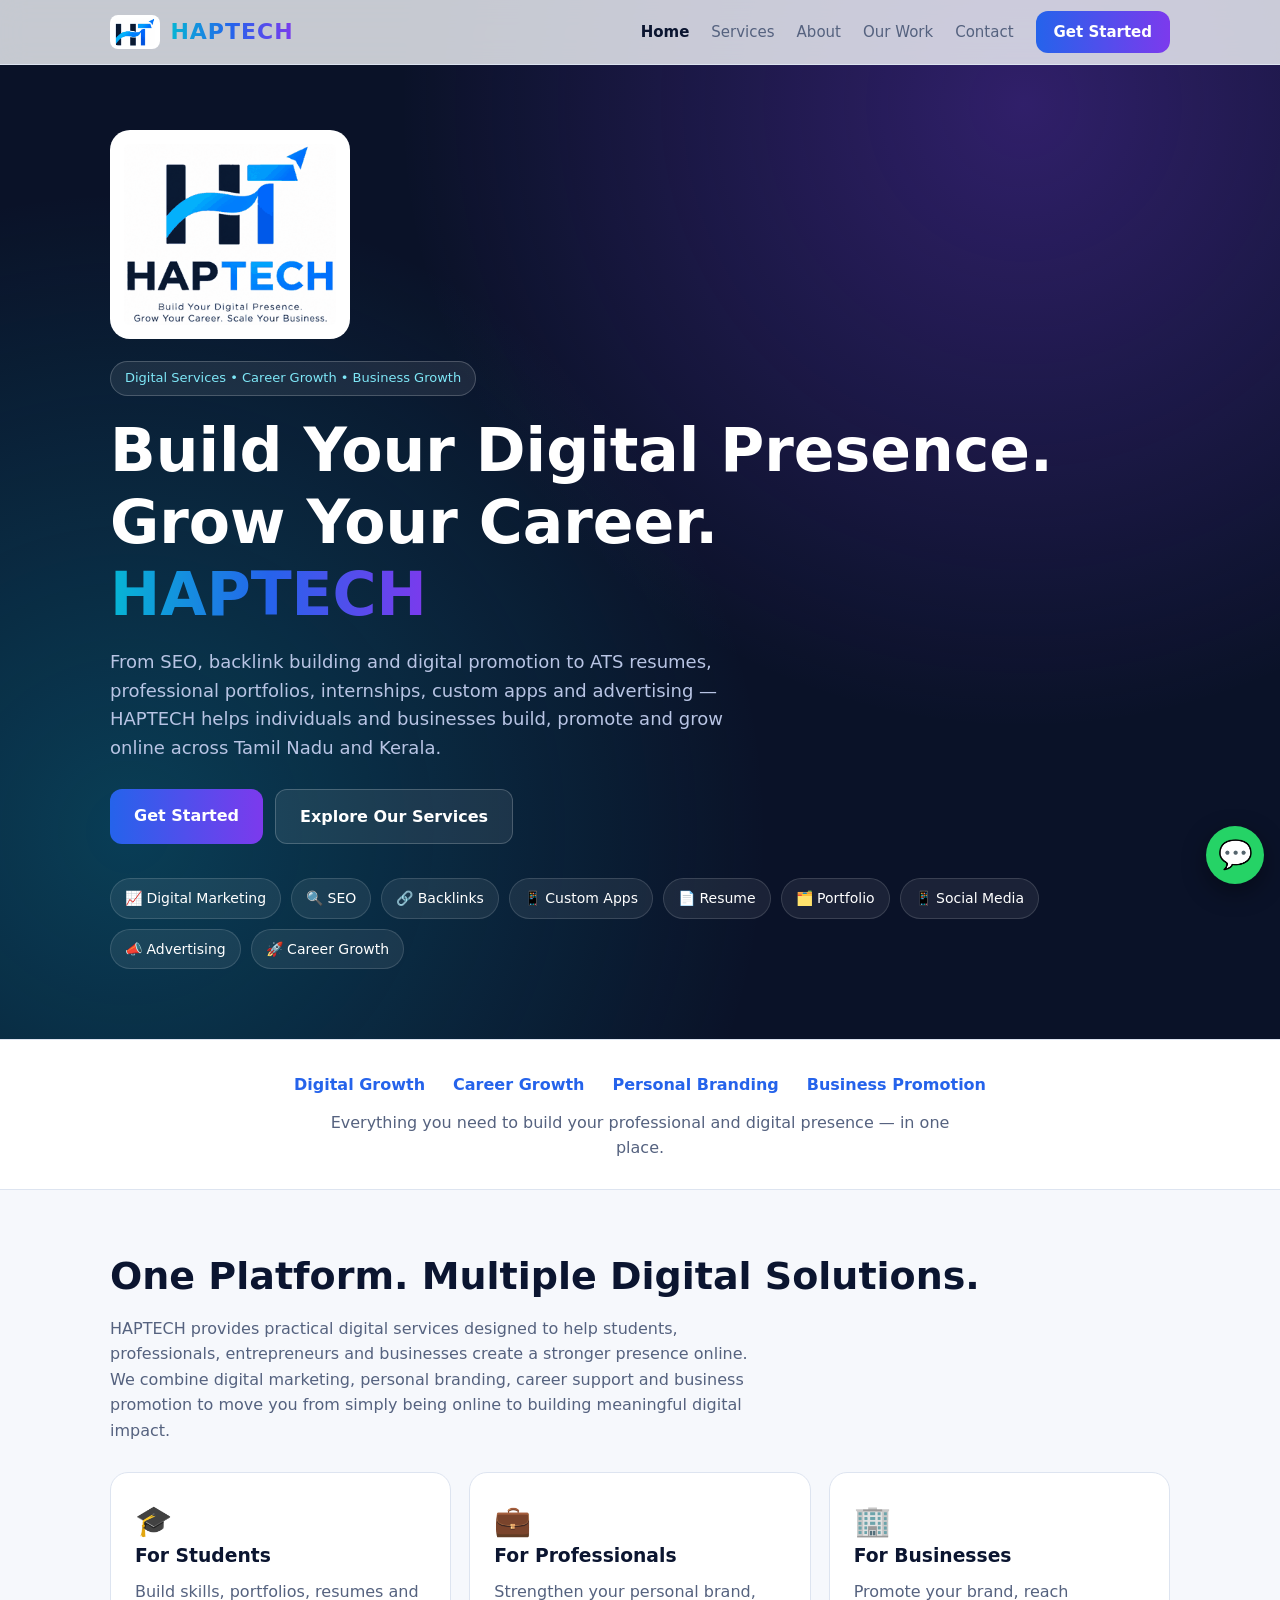
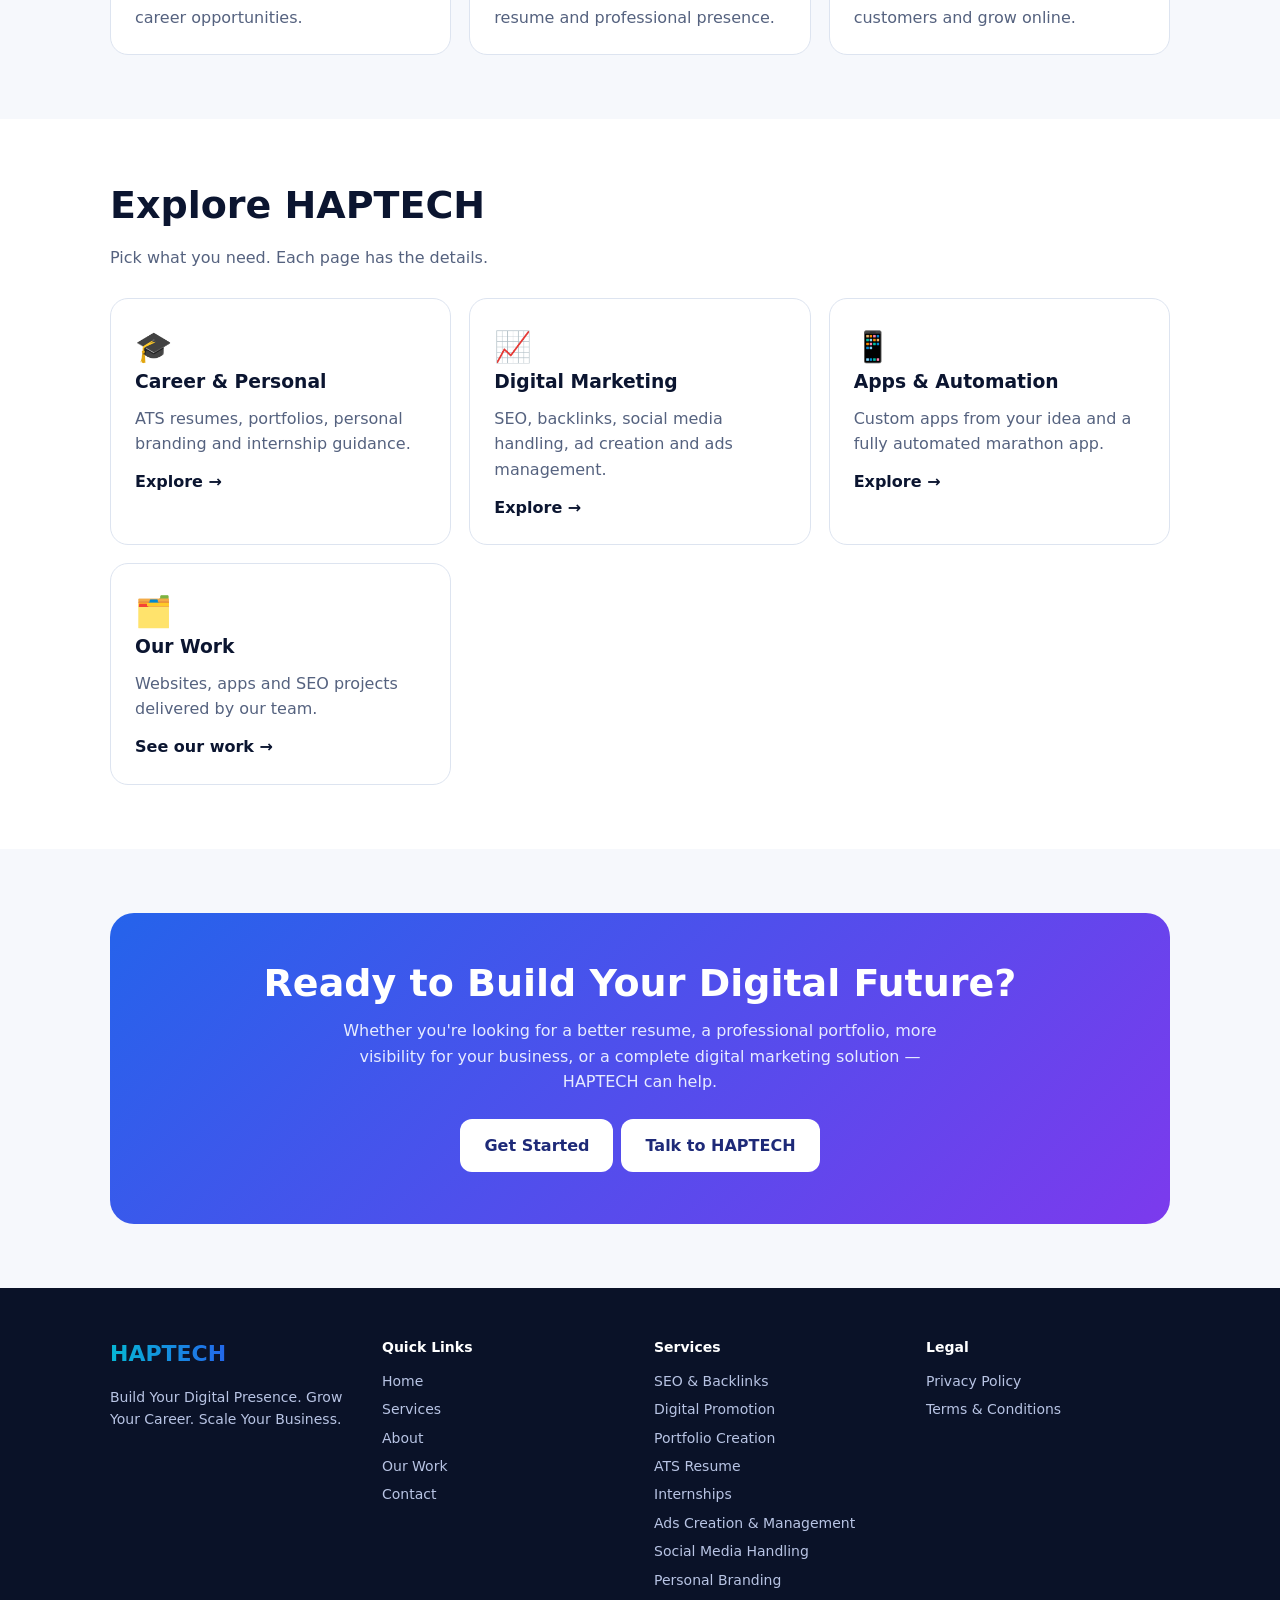
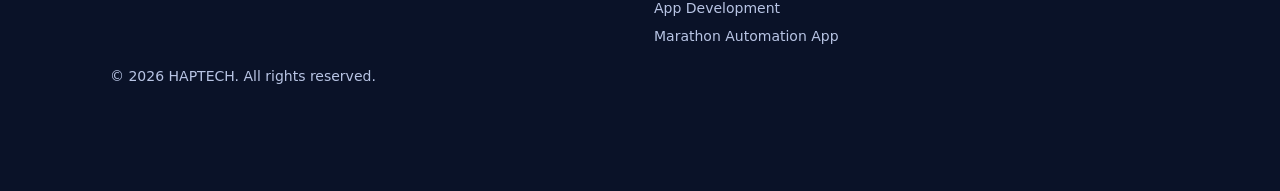
==== commit 64657c75: "Split site into multiple pages" ====
--- a/index.html
+++ b/index.html
@@ -6,93 +6,25 @@
 <title>SEO, Resume, Portfolio &amp; App Development in Tamil Nadu &amp; Kerala | HAPTECH</title>
 <meta name="description" content="HAPTECH: SEO services, ATS resumes, portfolio websites, custom apps and marathon automation apps for students and businesses across Tamil Nadu &amp; Kerala.">
 <meta name="keywords" content="ATS resume builder Tamil Nadu, resume building Kerala, portfolio website creation Chennai, portfolio website Kochi, resume writing Coimbatore, resume for freshers Tamil Nadu, digital marketing Tirunelveli, SEO services Tamil Nadu Kerala, custom app development Tamil Nadu, mobile app developer Kerala, marathon registration app, marathon automation app, event management app India, SEO company Chennai, SEO services Kochi">
+<link rel="canonical" href="https://haptech-black.vercel.app/">
+<meta property="og:title" content="SEO, Resume, Portfolio &amp; App Development in Tamil Nadu &amp; Kerala | HAPTECH"><meta property="og:description" content="HAPTECH: SEO services, ATS resumes, portfolio websites, custom apps and marathon automation apps for students and businesses across Tamil Nadu &amp; Kerala."><meta property="og:url" content="https://haptech-black.vercel.app/">
 <meta name="robots" content="index, follow, max-image-preview:large">
-<meta name="geo.region" content="IN-TN">
-<meta name="geo.placename" content="Tamil Nadu, Kerala">
-<link rel="canonical" href="https://haptech-black.vercel.app/">
-<meta property="og:title" content="SEO, Resume, Portfolio &amp; App Development in Tamil Nadu &amp; Kerala | HAPTECH">
-<meta property="og:description" content="HAPTECH: SEO services, ATS resumes, portfolio websites, custom apps and marathon automation apps for students and businesses across Tamil Nadu &amp; Kerala.">
-<meta property="og:url" content="https://haptech-black.vercel.app/">
-<meta property="og:locale" content="en_IN">
-<meta property="og:site_name" content="HAPTECH">
-<meta property="og:type" content="website">
-<meta name="twitter:card" content="summary">
+<meta name="geo.region" content="IN-TN"><meta name="geo.placename" content="Tamil Nadu, Kerala">
+<meta property="og:locale" content="en_IN"><meta property="og:site_name" content="HAPTECH"><meta property="og:type" content="website"><meta name="twitter:card" content="summary">
+<link rel="stylesheet" href="style.css">
+<script>window.va=window.va||function(){(window.vaq=window.vaq||[]).push(arguments)}</script><script defer src="/_vercel/insights/script.js"></script>
 <script type="application/ld+json">{"@context": "https://schema.org", "@type": "ProfessionalService", "name": "HAPTECH", "url": "https://haptech-black.vercel.app/", "description": "HAPTECH: SEO services, ATS resume building, portfolio website creation, custom app development and marathon automation apps for students and businesses across Tamil Nadu & Kerala.", "telephone": "+91-8903681916", "areaServed": [{"@type": "State", "name": "Tamil Nadu"}, {"@type": "State", "name": "Kerala"}], "serviceType": ["ATS Resume Building", "Portfolio Website Creation", "SEO Services", "Backlink Building", "Social Media Management", "Digital Marketing", "Custom App Development", "Marathon Event Automation App"]}</script>
-<script type="application/ld+json">{"@context": "https://schema.org", "@type": "FAQPage", "mainEntity": [{"@type": "Question", "name": "What is an ATS-friendly resume and why do I need one?", "acceptedAnswer": {"@type": "Answer", "text": "Many companies use Applicant Tracking Systems (ATS) to scan resumes before a person reads them. An ATS-friendly resume uses a clean format and the right keywords so your experience is easy to read for both software and recruiters."}}, {"@type": "Question", "name": "Do you build resumes and portfolios for freshers and students in Tamil Nadu and Kerala?", "acceptedAnswer": {"@type": "Answer", "text": "Yes. We work with students, freshers, job seekers and working professionals in Tamil Nadu and Kerala, including Chennai, Coimbatore, Madurai, Tirunelveli, Kochi, Thiruvananthapuram and Kozhikode."}}, {"@type": "Question", "name": "How much does portfolio website creation cost?", "acceptedAnswer": {"@type": "Answer", "text": "The price depends on the number of pages and features you need. Send us your requirement and we will share a quote that fits your budget."}}, {"@type": "Question", "name": "I live outside the big cities. Can I still use HAPTECH?", "acceptedAnswer": {"@type": "Answer", "text": "Yes. Our process runs online through WhatsApp and email, so you can get a resume or portfolio from anywhere in Tamil Nadu or Kerala."}}, {"@type": "Question", "name": "Do you guarantee a job or interview?", "acceptedAnswer": {"@type": "Answer", "text": "No. A strong resume and portfolio improve how you present yourself, but we cannot guarantee jobs, interviews or internships."}}, {"@type": "Question", "name": "Do you provide SEO services in Tamil Nadu and Kerala?", "acceptedAnswer": {"@type": "Answer", "text": "Yes. HAPTECH provides on-page SEO, local SEO, keyword research, technical SEO and backlink building for businesses across Tamil Nadu and Kerala, including Chennai, Coimbatore, Madurai, Tirunelveli, Kochi and Thiruvananthapuram. SEO takes time, and we do not guarantee specific rankings."}}, {"@type": "Question", "name": "Can you build a custom app from my idea?", "acceptedAnswer": {"@type": "Answer", "text": "Yes. Share your idea and we plan, design and build a customized web or mobile-friendly app around it. Our team has built apps such as a Tamil local-store ordering app and a staff attendance and salary manager."}}, {"@type": "Question", "name": "What is the marathon automation app?", "acceptedAnswer": {"@type": "Answer", "text": "It is a customized app that automates a marathon or sports event: online registration, UPI payment tracking, participant database and categories, WhatsApp updates, and results and certificates. Features are planned around your event."}}]}</script>
-<style>
-:root{box-sizing:border-box;padding-top:env(safe-area-inset-top,0px);padding-bottom:env(safe-area-inset-bottom,0px);
---bg:#f6f8fc;--card:#fff;--text:#0b1530;--muted:#55627f;--line:#dde4f0;--acc:#2563eb;--cy:#06b6d4;--pu:#7c3aed;--hero:#0a1228}
-@media (prefers-color-scheme:dark){:root:not([data-theme="light"]){--bg:#070d1e;--card:#0f1a36;--text:#eef2ff;--muted:#9aa8c7;--line:#1f2d52}}
-:root[data-theme="dark"]{--bg:#070d1e;--card:#0f1a36;--text:#eef2ff;--muted:#9aa8c7;--line:#1f2d52}
-html{scroll-behavior:smooth;scroll-padding-top:calc(70px + env(safe-area-inset-top,0px))}
-*,*:before,*:after{box-sizing:inherit}
-body{margin:0;background:var(--bg);color:var(--text);font:16px/1.6 system-ui,-apple-system,"Segoe UI",Roboto,sans-serif}
-a{color:inherit;text-decoration:none}
-.w{max-width:1100px;margin:auto;padding:0 20px}
-section{padding:64px 0}
-h1,h2,h3{line-height:1.2;margin:0 0 12px}
-h2{font-size:clamp(26px,5vw,38px)}
-.g{background:linear-gradient(90deg,var(--cy),var(--acc),var(--pu));-webkit-background-clip:text;background-clip:text;color:transparent}
-.sub{color:var(--muted);max-width:640px}
-.btn{display:inline-block;padding:14px 24px;border-radius:12px;font-weight:600;border:1px solid var(--line);cursor:pointer;font-size:16px;background:var(--card);color:var(--text);transition:.2s}
-.btn.p{background:linear-gradient(90deg,var(--acc),var(--pu));color:#fff;border:0}
-.btn:hover{transform:translateY(-2px);box-shadow:0 8px 24px #2563eb44}
-nav{position:fixed;top:0;left:0;right:0;z-index:50;padding-top:env(safe-area-inset-top,0px);background:color-mix(in srgb,var(--bg) 80%,transparent);backdrop-filter:blur(14px);border-bottom:1px solid var(--line)}
-nav .w{display:flex;align-items:center;justify-content:space-between;height:64px}
-.logo{font-weight:800;font-size:22px;letter-spacing:1px;display:flex;align-items:center;gap:10px}.logo img{background:#fff;border-radius:8px;padding:3px 5px;height:34px;width:auto}.hlogo{background:#fff;border-radius:20px;padding:14px;width:min(240px,60vw);height:auto;display:block;margin-bottom:22px}
-.links{display:flex;gap:22px;align-items:center}
-.links a{color:var(--muted);font-size:15px}.links a:hover{color:var(--text)}
-.links .btn{padding:9px 18px;color:#fff}
-#burger{display:none;background:none;border:0;color:var(--text);font-size:28px}
-@media(max-width:820px){#burger{display:block}.links{display:none;position:absolute;top:100%;left:0;right:0;flex-direction:column;padding:20px;background:var(--bg);border-bottom:1px solid var(--line);align-items:stretch;text-align:center}.links.open{display:flex}}
-.hero{background:radial-gradient(circle at 80% 10%,#7c3aed55,transparent 45%),radial-gradient(circle at 10% 80%,#06b6d444,transparent 45%),var(--hero);color:#fff;padding:130px 0 70px}
-.hero .sub{color:#b8c4e4;font-size:18px}
-.badge{display:inline-block;padding:6px 14px;border:1px solid #ffffff33;border-radius:99px;font-size:13px;background:#ffffff14;margin-bottom:18px;color:#7ee7f7}
-.hero h1{font-size:clamp(34px,7vw,60px)}
-.cta{display:flex;gap:12px;flex-wrap:wrap;margin-top:26px}
-.hero .btn:not(.p){background:#ffffff14;color:#fff;border-color:#ffffff33}
-.chips{display:flex;flex-wrap:wrap;gap:10px;margin-top:34px}
-.chips span{padding:8px 14px;border-radius:99px;background:#ffffff12;border:1px solid #ffffff22;font-size:14px}
-.strip{background:var(--card);border-block:1px solid var(--line);padding:28px 0;text-align:center}
-.strip b{display:inline-block;margin:4px 14px;color:var(--acc)}
-.grid{display:grid;gap:18px;grid-template-columns:repeat(auto-fit,minmax(260px,1fr));margin-top:28px}
-.card{background:var(--card);border:1px solid var(--line);border-radius:18px;padding:24px;transition:.25s}
-.card:hover{transform:translateY(-4px);border-color:var(--acc)}
-.card .ic{font-size:30px}
-.card ul{padding-left:18px;color:var(--muted);font-size:14.5px;margin:10px 0 16px}
-.card .btn{padding:10px 18px;font-size:14px}
-.tabs{display:flex;gap:8px;overflow-x:auto;margin-top:20px;padding-bottom:4px}
-.tabs button{white-space:nowrap;padding:10px 18px;border-radius:99px;border:1px solid var(--line);background:var(--card);color:var(--text);cursor:pointer;font-size:15px}
-.tabs button.on{background:var(--acc);color:#fff;border-color:var(--acc)}
-.new{font-size:11px;background:var(--cy);color:#04202a;border-radius:6px;padding:2px 7px;vertical-align:middle;margin-left:6px}
-.step{font-size:34px;font-weight:800}
-.ph{height:130px;border-radius:12px;background:linear-gradient(135deg,#2563eb33,#7c3aed33);display:grid;place-items:center;color:var(--muted);font-size:13px;margin-bottom:12px}
-.cat{font-size:12px;color:var(--cy);text-transform:uppercase;letter-spacing:1px}
-.final{background:linear-gradient(135deg,var(--acc),var(--pu));color:#fff;border-radius:24px;padding:48px 24px;text-align:center}
-.final .sub{color:#e6ebff;margin:0 auto 20px}
-.final .btn{background:#fff;color:#1e2a78;border:0;margin:4px}
-form{display:grid;gap:12px;max-width:560px;margin-top:20px}
-input,select,textarea{width:100%;padding:14px;border-radius:12px;border:1px solid var(--line);background:var(--card);color:var(--text);font:inherit}
-#note{color:var(--cy);font-size:14px;min-height:20px}
-footer{background:var(--hero);color:#b8c4e4;padding:48px 0 90px;font-size:14px}
-footer h4{color:#fff;margin:0 0 8px}footer a{display:block;padding:3px 0}footer a:hover{color:#fff}
-.fg{display:grid;gap:28px;grid-template-columns:repeat(auto-fit,minmax(180px,1fr))}
-#wa{position:fixed;right:16px;bottom:calc(16px + env(safe-area-inset-bottom,0px));width:58px;height:58px;border-radius:50%;background:#25d366;display:grid;place-items:center;font-size:28px;box-shadow:0 8px 24px #0006;z-index:60}
-.pill{display:inline-block;padding:6px 12px;margin:4px 4px 0 0;border:1px solid var(--line);border-radius:99px;font-size:13px;background:var(--bg)}.stat{font-size:24px;font-weight:800}.stats{display:grid;grid-template-columns:repeat(auto-fit,minmax(120px,1fr));gap:10px;margin:12px 0}.stats div{font-size:13px;color:var(--muted)}.sp h3{margin-top:0}.sp ul{padding-left:18px;color:var(--muted);font-size:14.5px}.ch{display:inline-block;margin:3px;padding:5px 11px;border-radius:99px;border:1px solid var(--line);font-size:13px;color:var(--muted)}.st{display:inline-block;margin:3px;padding:5px 10px;border-radius:8px;background:linear-gradient(90deg,#2563eb22,#7c3aed22);font-size:13px;font-weight:600}.note{font-size:13px;color:var(--muted);margin-top:18px}
-details{background:var(--card);border:1px solid var(--line);border-radius:12px;padding:14px 18px;margin-top:10px}summary{cursor:pointer;font-weight:600}details p{color:var(--muted);margin:10px 0 0}
-</style>
-<script>window.va=window.va||function(){(window.vaq=window.vaq||[]).push(arguments)}</script><script defer src="/_vercel/insights/script.js"></script>
 </head>
 <body>
 <nav><div class="w"><a href="#home" class="logo"><img src="[data-uri]" alt="HAPTECH logo" width="48" height="33"><span class="g">HAPTECH</span></a>
 <button id="burger" aria-label="Menu">☰</button>
-<div class="links" id="links"><a href="#home">Home</a><a href="#services">Services</a><a href="#about">About</a><a href="#how">How It Works</a><a href="#projects">Projects</a><a href="#contact">Contact</a><a href="#contact" class="btn p">Get Started</a></div></div></nav>
-
+<div class="links" id="links"><a href="index.html" class="on">Home</a><a href="services.html">Services</a><a href="about.html">About</a><a href="work.html">Our Work</a><a href="contact.html">Contact</a><a href="contact.html" class="btn p">Get Started</a></div></div></nav>
+<main>
 <header class="hero" id="home"><div class="w">
 <img class="hlogo" src="[data-uri]" alt="HAPTECH - Build Your Digital Presence. Grow Your Career. Scale Your Business."><span class="badge">Digital Services • Career Growth • Business Growth</span>
 <h1>Build Your Digital Presence.<br>Grow Your Career.<br><span class="g">HAPTECH</span></h1>
 <p class="sub">From SEO, backlink building and digital promotion to ATS resumes, professional portfolios, internships, custom apps and advertising — HAPTECH helps individuals and businesses build, promote and grow online across Tamil Nadu and Kerala.</p>
-<div class="cta"><a class="btn p" href="#contact">Get Started</a><a class="btn" href="#services">Explore Our Services</a></div>
+<div class="cta"><a class="btn p" href="contact.html">Get Started</a><a class="btn" href="services.html">Explore Our Services</a></div>
 <div class="chips"><span>📈 Digital Marketing</span><span>🔍 SEO</span><span>🔗 Backlinks</span><span>📱 Custom Apps</span><span>📄 Resume</span><span>🗂️ Portfolio</span><span>📱 Social Media</span><span>📣 Advertising</span><span>🚀 Career Growth</span></div>
 </div></header>
 
@@ -105,140 +37,24 @@
 <div class="grid" id="aboutCards"></div>
 </div></section>
 
-<section id="services" style="background:var(--card)"><div class="w">
-<h2>Our Services</h2><p class="sub">Choose a category to find what you need.</p>
-<div class="tabs" id="tabs"></div>
-<div class="grid" id="svc"></div>
-</div></section>
-
-<section id="how"><div class="w"><h2>How HAPTECH Works</h2><div class="grid" id="steps"></div></div></section>
-
-<section style="background:var(--card)"><div class="w"><h2>Who We Serve</h2><div class="grid" id="who"></div></div></section>
-
-<section><div class="w"><h2>Featured Service Bundles</h2><p class="sub">Pricing is tailored to your needs — request a quote.</p><div class="grid" id="bundles"></div></div></section>
-
-<section style="background:var(--card)"><div class="w"><h2>Why Choose HAPTECH?</h2><div class="grid" id="why"></div></div></section>
-
-<section id="local"><div class="w"><h2>SEO, Resume, Portfolio &amp; App Development in Tamil Nadu &amp; Kerala</h2>
-<p class="sub">HAPTECH helps students, freshers, job seekers and professionals across Tamil Nadu and Kerala present themselves better with ATS-friendly resumes and professional portfolio websites. We also provide SEO services and build customized apps from your idea, including fully automated marathon and event apps. Everything is done online, so you can get started from any city or town.</p>
-<p class="sub" style="margin-top:8px"><span lang="ta">ரெஸ்யூம் மற்றும் போர்ட்ஃபோலியோ உருவாக்கம்</span> · <span lang="ml">റെസ്യൂമെ, പോർട്ട്ഫോളിയോ നിർമ്മാണം</span> · <span lang="ta">எஸ்இஓ சேவைகள், மொபைல் ஆப் உருவாக்கம்</span> · <span lang="ml">എസ്ഇഒ സേവനങ്ങൾ, ആപ്പ് നിർമ്മാണം</span></p>
-<div class="grid">
-<div class="card"><div class="ic">📄</div><h3>ATS Resume Building in Tamil Nadu &amp; Kerala</h3><p style="color:var(--muted);margin:0 0 14px">ATS-friendly formatting, keyword optimization and job-specific customization for freshers and experienced professionals.</p><a href="#contact" class="btn p" data-i="ATS Resume">Build My Resume</a></div>
-<div class="card"><div class="ic">🗂️</div><h3>Portfolio Website Creation in Tamil Nadu &amp; Kerala</h3><p style="color:var(--muted);margin:0 0 14px">Responsive personal portfolio websites that showcase your projects, skills and certifications for students, freelancers and creators.</p><a href="#contact" class="btn p" data-i="Portfolio">Create My Portfolio</a></div>
-<div class="card"><div class="ic">🔍</div><h3>SEO Services in Tamil Nadu &amp; Kerala</h3><p style="color:var(--muted);margin:0 0 14px">On-page, technical and local SEO, keyword research and backlink building to help your business get found on Google. Rankings are never guaranteed.</p><a href="#contact" class="btn p" data-i="SEO">Get SEO Support</a></div>
-<div class="card"><div class="ic">📱</div><h3>Custom App Development for Your Idea</h3><p style="color:var(--muted);margin:0 0 14px">Tell us the idea in your mind and we build a customized web or mobile-friendly app around your business, store or project.</p><a href="#contact" class="btn p" data-i="App Development">Build My App</a></div>
-<div class="card"><div class="ic">🏃</div><h3>Marathon Fully Automation App</h3><p style="color:var(--muted);margin:0 0 14px">Automate registration, UPI payment tracking, participant data, WhatsApp updates and results for your marathon or sports event.</p><a href="#contact" class="btn p" data-i="Marathon Automation App">Automate My Event</a></div>
-</div>
-<h3 style="margin-top:32px">Areas we serve</h3>
-<p style="margin:0 0 6px;color:var(--muted)">Tamil Nadu</p><div><span class="ch">Chennai</span><span class="ch">Coimbatore</span><span class="ch">Madurai</span><span class="ch">Tiruchirappalli</span><span class="ch">Tirunelveli</span><span class="ch">Salem</span><span class="ch">Erode</span><span class="ch">Vellore</span><span class="ch">Thoothukudi</span><span class="ch">Kanyakumari</span></div>
-<p style="margin:14px 0 6px;color:var(--muted)">Kerala</p><div><span class="ch">Thiruvananthapuram</span><span class="ch">Kochi</span><span class="ch">Kozhikode</span><span class="ch">Thrissur</span><span class="ch">Kollam</span><span class="ch">Kannur</span><span class="ch">Palakkad</span><span class="ch">Alappuzha</span></div>
-<h3 style="margin-top:32px">Frequently Asked Questions</h3>
-<details><summary>What is an ATS-friendly resume and why do I need one?</summary><p>Many companies use Applicant Tracking Systems (ATS) to scan resumes before a person reads them. An ATS-friendly resume uses a clean format and the right keywords so your experience is easy to read for both software and recruiters.</p></details><details><summary>Do you build resumes and portfolios for freshers and students in Tamil Nadu and Kerala?</summary><p>Yes. We work with students, freshers, job seekers and working professionals in Tamil Nadu and Kerala, including Chennai, Coimbatore, Madurai, Tirunelveli, Kochi, Thiruvananthapuram and Kozhikode.</p></details><details><summary>How much does portfolio website creation cost?</summary><p>The price depends on the number of pages and features you need. Send us your requirement and we will share a quote that fits your budget.</p></details><details><summary>I live outside the big cities. Can I still use HAPTECH?</summary><p>Yes. Our process runs online through WhatsApp and email, so you can get a resume or portfolio from anywhere in Tamil Nadu or Kerala.</p></details><details><summary>Do you guarantee a job or interview?</summary><p>No. A strong resume and portfolio improve how you present yourself, but we cannot guarantee jobs, interviews or internships.</p></details>
-<details><summary>Do you provide SEO services in Tamil Nadu and Kerala?</summary><p>Yes. HAPTECH provides on-page SEO, local SEO, keyword research, technical SEO and backlink building for businesses across Tamil Nadu and Kerala, including Chennai, Coimbatore, Madurai, Tirunelveli, Kochi and Thiruvananthapuram. SEO takes time, and we do not guarantee specific rankings.</p></details><details><summary>Can you build a custom app from my idea?</summary><p>Yes. Share your idea and we plan, design and build a customized web or mobile-friendly app around it. Our team has built apps such as a Tamil local-store ordering app and a staff attendance and salary manager.</p></details><details><summary>What is the marathon automation app?</summary><p>It is a customized app that automates a marathon or sports event: online registration, UPI payment tracking, participant database and categories, WhatsApp updates, and results and certificates. Features are planned around your event.</p></details></div></section>
-
-<section id="projects" style="background:var(--card)"><div class="w"><h2>Our Work</h2><p class="sub">Websites, apps and campaigns created by the HAPTECH team.</p><div id="proj"></div></div></section>
+<section><div class="w"><h2>Explore HAPTECH</h2><p class="sub">Pick what you need. Each page has the details.</p><div class="grid">
+<a class="card" href="services.html#career"><div class="ic">🎓</div><h3>Career &amp; Personal</h3><p style="color:var(--muted);margin:0 0 12px">ATS resumes, portfolios, personal branding and internship guidance.</p><b>Explore →</b></a>
+<a class="card" href="services.html#marketing"><div class="ic">📈</div><h3>Digital Marketing</h3><p style="color:var(--muted);margin:0 0 12px">SEO, backlinks, social media handling, ad creation and ads management.</p><b>Explore →</b></a>
+<a class="card" href="services.html#apps"><div class="ic">📱</div><h3>Apps &amp; Automation</h3><p style="color:var(--muted);margin:0 0 12px">Custom apps from your idea and a fully automated marathon app.</p><b>Explore →</b></a>
+<a class="card" href="work.html"><div class="ic">🗂️</div><h3>Our Work</h3><p style="color:var(--muted);margin:0 0 12px">Websites, apps and SEO projects delivered by our team.</p><b>See our work →</b></a>
+</div></div></section>
 
 <section><div class="w"><div class="final"><h2>Ready to Build Your Digital Future?</h2>
 <p class="sub">Whether you're looking for a better resume, a professional portfolio, more visibility for your business, or a complete digital marketing solution — HAPTECH can help.</p>
-<a class="btn" href="#contact">Get Started</a><a class="btn" href="#" data-wa>Talk to HAPTECH</a></div></div></section>
-
-<section id="contact"><div class="w"><h2>Contact Us</h2><p class="sub">Chat with our team directly on WhatsApp, or send an enquiry below.</p>
-<div class="grid" id="team" style="margin-bottom:36px"></div>
-<form id="f"><input name="name" placeholder="Name" required><input name="email" type="email" placeholder="Email" required><input name="mobile" type="tel" placeholder="Mobile Number" required>
-<select name="interest" id="interest" aria-label="I'm interested in"></select>
-<textarea name="message" rows="4" placeholder="Message"></textarea>
-<button class="btn p" type="submit">Send Enquiry</button><div id="note" role="status"></div></form></div></section>
-
+<a class="btn" href="contact.html">Get Started</a><a class="btn" href="#" data-wa>Talk to HAPTECH</a></div></div></section>
+</main>
 <footer><div class="w"><div class="fg">
 <div><h4 class="g" style="font-size:22px">HAPTECH</h4><p>Build Your Digital Presence. Grow Your Career. Scale Your Business.</p></div>
-<div><h4>Quick Links</h4><a href="#home">Home</a><a href="#services">Services</a><a href="#about">About</a><a href="#contact">Contact</a></div>
-<div><h4>Services</h4><a href="#services">SEO &amp; Backlinks</a><a href="#services">Digital Promotion</a><a href="#services">Portfolio Creation</a><a href="#services">ATS Resume</a><a href="#services">Internships</a><a href="#services">Ads Creation &amp; Management</a><a href="#services">Social Media Handling</a><a href="#services">Personal Branding</a><a href="#services">App Development</a><a href="#services">Marathon Automation App</a></div>
+<div><h4>Quick Links</h4><a href="index.html">Home</a><a href="services.html">Services</a><a href="about.html">About</a><a href="work.html">Our Work</a><a href="contact.html">Contact</a></div>
+<div><h4>Services</h4><a href="services.html">SEO &amp; Backlinks</a><a href="services.html">Digital Promotion</a><a href="services.html">Portfolio Creation</a><a href="services.html">ATS Resume</a><a href="services.html">Internships</a><a href="services.html">Ads Creation &amp; Management</a><a href="services.html">Social Media Handling</a><a href="services.html">Personal Branding</a><a href="services.html">App Development</a><a href="services.html">Marathon Automation App</a></div>
 <div><h4>Legal</h4><a href="#">Privacy Policy</a><a href="#">Terms &amp; Conditions</a></div>
 </div><p id="vcw" style="margin-top:28px;display:none">👁 Total visitors: <b id="vc" style="color:#fff"></b></p><p>© 2026 HAPTECH. All rights reserved.</p></div></footer>
-
 <a id="wa" href="#" data-wa aria-label="Chat on WhatsApp">💬</a>
-
-<script>
-// ===== CONFIG: edit here =====
-const CONFIG={
-  WHATSAPP_NUMBER:"918903681916", // default contact (Mr Hari); country code, no +
-  TEAM:[
-    {name:"Mr Hari",role:"Digital Marketing Specialist",number:"918903681916",msg:"Hello Mr Hari, I would like to know more about HAPTECH digital services."},
-    {name:"Mr Praveen",role:"Digital Marketing Specialist",number:"919095277703",msg:"Hello Mr Praveen, I would like to know more about HAPTECH digital services."},
-    {name:"Mr Thirumalai Raja",role:"App Creator & Trainer",number:"917825007487",msg:"Hello Mr Thirumalai Raja, I would like to know more about HAPTECH app development and training."},
-    {name:"Mr Aathi",role:"Digital Marketing Trainer",number:"918144945663",msg:"Hello Mr Aathi, I would like to know more about HAPTECH training and services."}
-  ],
-  WHATSAPP_MESSAGE:"Hello HAPTECH, I would like to know more about your digital services.",
-  EMAIL:"", // e.g. "hello@haptech.com"
-  COUNTER_NS:"haptech-black-vercel-app", // visitor counter namespace (any unique name)
-  COUNTER_KEY:"visits",
-  FORM_ENDPOINT:"" // optional: Formspree / Google Forms-compatible URL (POST)
-};
-const SERVICES=[
-["career","📄","ATS Resume Building","Get an ATS-friendly resume designed to improve readability and present your experience professionally.",["ATS-friendly format","Keyword optimization","Professional formatting","Job-specific customization","Content improvement"],"Build My Resume","ATS Resume"],
-["career","🗂️","Portfolio Creation","Create a professional online portfolio that showcases your skills, projects and achievements.",["Personal portfolio websites","Project showcase","About & skills","Certifications","Contact section","Responsive design"],"Create My Portfolio","Portfolio"],
-["career","⭐","Personal Branding","Turn your skills, experience and achievements into a strong professional personal brand.",["Branding strategy","LinkedIn profile improvement","Bio / About section","Social media presence","Professional positioning"],"Build My Brand","Personal Branding"],
-["career","🎓","Internships & Career Opportunities","Discover internship opportunities and practical experiences that help you build your career. We do not guarantee jobs or internships.",["Internship guidance","Opportunity discovery","Profile preparation","Resume support","Career guidance"],"Explore Opportunities","Internship"],
-["marketing","🔍","SEO Services","Improve your visibility on Google and help your website reach the right audience.",["On-page SEO","Keyword research","Technical SEO","Local SEO","SEO content strategy","Website optimization"],"Get SEO Support","SEO"],
-["marketing","🔗","Backlink Generation","Build quality, relevant backlinks to strengthen your website's authority and search visibility. No guaranteed rankings.",["Backlink audit & strategy","Guest posting outreach","Business directory listings","Local citations","Niche-relevant link building","White-hat practices only"],"Build My Backlinks","SEO"],
-["marketing","📣","Digital Promotion","Promote your business, product, service or personal brand across digital platforms.",["Social media promotion","Content promotion","Brand awareness","Campaign planning","Online visibility"],"Promote My Brand","Digital Promotion"],
-["marketing","📱","Social Media Handling","Hand over your pages to us and keep a consistent, professional social media presence.",["Complete page handling","Content planning & calendars","Post creation & captions","Hashtags","Engagement & community replies","Growth strategy"],"Manage My Social Media","Social Media Management"],
-["marketing","🎨","Advertisement Creation","Create professional advertisements that capture attention and communicate your offer.",["Social media ads","Promotional posters","Campaign creatives","Video ad concepts","Ad copy","Banners"],"Create My Ad","Advertisement Creation"],
-["marketing","🎯","Ads Management","Reach the right audience with professionally planned and managed campaigns. Results are not guaranteed.",["Meta, Facebook & Instagram Ads","Google Ads","Campaign setup","Audience targeting","Performance monitoring","Optimization"],"Run My Ads","Ads Management"],
-["business","🏪","Digital Business Setup","Take your business online with the essential digital tools and presence.",["Website / landing page","Google Business Profile guidance","Social media setup","Digital contact systems","Online promotion"],"Take My Business Online","Website/Landing Page"],
-["apps","📱","Custom App Development","Have an idea in mind? We turn it into a customized web or mobile-friendly app built around your business or project.",["Idea-to-app planning","Custom web apps & PWAs","WhatsApp-integrated ordering and enquiry","Admin dashboards","Tamil & English interfaces","Handover and support"],"Build My App","App Development"],
-["apps","🏃","Marathon Automation App","A customized app that automates your marathon or sports event, from registration to results, so you spend less time on manual work.",["Online registration","UPI payment tracking","Participant database & categories","WhatsApp updates to runners","Results and certificates","Features planned around your event"],"Automate My Event","Marathon Automation App"]
-];
-const TABS=[["all","All"],["career","🎓 Career & Personal"],["marketing","📈 Digital Marketing"],["business","🚀 Business Solutions"],["apps","📱 Apps & Automation"]];
-const INTERESTS=["SEO","Backlink Building","Digital Promotion","Portfolio","ATS Resume","Internship","Advertisement Creation","Ads Management","Social Media Management","Personal Branding","Website/Landing Page","App Development","Marathon Automation App","Other"];
-const $=s=>document.querySelector(s);
-const card=(ic,t,d,extra="")=>`<div class="card"><div class="ic">${ic}</div><h3>${t}</h3><p style="color:var(--muted);margin:0">${d}</p>${extra}</div>`;
-const fill=(id,arr,fn)=>$(id).innerHTML=arr.map(fn).join("");
-fill("#aboutCards",[["🎓","For Students","Build skills, portfolios, resumes and career opportunities."],["💼","For Professionals","Strengthen your personal brand, resume and professional presence."],["🏢","For Businesses","Promote your brand, reach customers and grow online."]],a=>card(...a));
-function renderSvc(c){fill("#svc",SERVICES.filter(s=>c==="all"||s[0]===c),s=>card(s[1],s[2]+(/Backlink|Handling|App|Marathon/.test(s[2])?'<span class="new">NEW</span>':""),s[3],`<ul>${s[4].map(i=>`<li>${i}</li>`).join("")}</ul><a href="#contact" class="btn p" data-i="${s[6]}">${s[5]}</a>`));}
-fill("#tabs",TABS,t=>`<button data-c="${t[0]}" class="${t[0]==="all"?"on":""}">${t[1]}</button>`);
-$("#tabs").onclick=e=>{const c=e.target.dataset.c;if(!c)return;document.querySelectorAll("#tabs button").forEach(b=>b.classList.toggle("on",b===e.target));renderSvc(c)};
-renderSvc("all");
-fill("#steps",[["01","Tell Us Your Requirement","Tell us what you need."],["02","We Plan","We understand your goals and recommend the right solution."],["03","We Create","Our team develops your digital asset, campaign or career material."],["04","You Grow","Use your new digital presence to reach customers, employers and opportunities."]],s=>`<div class="card"><div class="step g">${s[0]}</div><h3>${s[1]}</h3><p style="color:var(--muted);margin:0">${s[2]}</p></div>`);
-fill("#who",[["🎓","Students","Build portfolios, resumes and career profiles."],["💼","Job Seekers","Create ATS resumes and professional profiles."],["👨‍💼","Professionals","Strengthen your personal brand and online presence."],["🚀","Startups","Build your digital foundation and visibility."],["🏪","Small Businesses","Promote your business and reach more customers."],["🎨","Creators","Build your brand and digital presence."]],a=>card(...a));
-fill("#bundles",[["Career Starter","For students and job seekers.",["ATS Resume","Professional Bio","Portfolio","LinkedIn Profile Guidance"],"Get Started","ATS Resume"],["Personal Brand Package","For professionals and creators.",["Portfolio Website","Personal Branding","Social Media Setup","Professional Bio"],"Build My Brand","Personal Branding"],["Business Growth Package","For startups and businesses.",["Landing Page","SEO & Backlinks","Social Media Handling","Advertisement Creation","Ads Management"],"Grow My Business","Website/Landing Page"]],b=>`<div class="card"><h3>${b[0]}</h3><p style="color:var(--muted);margin:0">${b[1]}</p><ul>${b[2].map(i=>`<li>${i}</li>`).join("")}</ul><p><b>Request a Quote</b></p><a href="#contact" class="btn p" data-i="${b[4]}">${b[3]}</a></div>`);
-fill("#why",["One-stop digital solutions","Affordable solutions","Professional designs","Career-focused services","Business-focused digital marketing","Customized solutions"],w=>`<div class="card"><h3><span class="g">✓</span> ${w}</h3></div>`);
-fill("#team",CONFIG.TEAM,t=>card("💬",t.name,t.role,`<p style="margin:14px 0 0"><a class="btn p" target="_blank" rel="noopener" href="https://wa.me/${t.number}?text=${encodeURIComponent(t.msg)}">Chat on WhatsApp</a></p>`));
-const TEAMWORK=[
-{n:"Mr Thirumalai Raja",r:"App Creator & Trainer",num:"917825007487",links:[],works:[
-{i:"🎓",c:"Education website",t:"Sri Vivekananda English Academy",d:"Website for a Tirunelveli English academy with courses, exam coaching, free demo enquiry and WhatsApp contact.",u:"https://svea-website-pi.vercel.app/"},
-{i:"🪔",c:"Online store",t:"Siththar Khadi Cottage Industries",d:"Catalogue and WhatsApp ordering site for handmade natural fragrances from Tirunelveli, in Tamil and English.",u:"https://siththar-khadi.netlify.app/"},
-{i:"🛒",c:"Local store app",t:"சிட்டை (Sittai)",d:"Tamil app to browse nearby shops, build a cart and send orders to the store on WhatsApp.",u:"https://thirumalaiyogi-dotcom.github.io/Test-app/"},
-{i:"👥",c:"Business app",t:"Staff Manager",d:"Attendance, salary and leave app for shop owners and staff, with selfie and GPS check-in.",u:"https://venerable-swan-776642.netlify.app/"},
-{i:"🛠️",c:"Service app",t:"Local Service Finder",d:"A mobile app to find trusted local service providers near you.",u:"https://wondrous-valkyrie-452c25.netlify.app/"},
-{i:"📖",c:"Cultural initiative website",t:"தமிழ் கீதை (Tamil Geethai)",d:"Bilingual Tamil–English website for a movement teaching the Bhagavad Gita in Tamil, with a 151-song programme, class registration and WhatsApp contact.",u:"https://www.tamilgeethai.com/"}]},
-{n:"Mr Praveen",r:"Digital Marketing Specialist",num:"919095277703",links:[["View Full Portfolio ↗","https://veyelumuthuportfolio.liveblog365.com"],["LinkedIn ↗","https://www.linkedin.com/in/veyelumuthu"],["Email","mailto:veyelumuthun@gmail.com"]],note:"Results are from client projects in Mr Praveen's portfolio. Outcomes vary by business and are not guaranteed.",works:[
-{i:"📈",c:"SEO",t:"Deepika Builtech",sub:"Pre-engineered building company, Chennai",st:["+175% Impressions (62.1K → 171K)","+62.7% Clicks (434 → 706)","812 Quality backlinks"],b:["Multiple pages ranked on page 1","Improved visibility in Google AI Overview","Guest posting, outreach, listings, blogs and regular site audits"]},
-{i:"⚡",c:"Website + SEO",t:"Powergenco",sub:"Diesel generator B2B company, Chennai",st:["1 → 79 Clicks in 3 months","100 → 5.66K Impressions","278 Backlinks"],b:["Website built from scratch on WordPress","Location-based service pages, meta tags and internal linking","CTR 1% → 1.4%, average position 12, DR 0 → 0.8"],u:"https://powergenco.in/"},
-{i:"🎨",c:"Creative",t:"Poster Designs",sub:"RiderSpark Car Care & Sree Shakthi Jute Bags",d:"Daily marketing and festival poster creatives for a premium car care brand and an eco-friendly jute bag brand, keeping a consistent, on-brand identity."}]},
-{n:"Mr Aathi",r:"Digital Marketing Trainer",num:"918144945663",links:[["LinkedIn ↗","https://www.linkedin.com/in/muppidathi-shanmugavel-30a82b34a/"],["Email","mailto:muppidathishanmugavel@gmail.com"]],train:[["200+","students trained in Communication English"],["100+","college students trained in Digital Marketing"],["100+","students trained in Employability Skills"],["1200+","students trained in Disaster Management"]],works:[
-{i:"🏃",c:"Event landing page",t:"Natura's Trust",d:"Marathon & bodybuilding event page with programmes, UPI payment steps, registration form and WhatsApp community.",u:"https://naturastrust.vercel.app/"},
-{i:"🐾",c:"Business website",t:"Bose & Bose Pet Clinic",d:"Veterinary clinic website with services, patient reviews, location and click-to-call booking.",u:"https://boseandbosepetclinic.vercel.app/"},
-{i:"🗂️",c:"Personal portfolio",t:"Muppidathi",d:"A personal portfolio website presenting profile, skills and work.",u:"https://muppidathi.netlify.app/"}]}
-];
-const wc=w=>`<div class="card"><div class="ph" style="font-size:40px;height:90px">${w.i}</div><div class="cat">${w.c}</div><h3>${w.t}</h3>${w.sub?`<p style="margin:0 0 8px;font-weight:600;font-size:14px">${w.sub}</p>`:""}${w.d?`<p style="color:var(--muted);margin:0 0 12px">${w.d}</p>`:""}${w.st?`<div>${w.st.map(x=>`<span class="st">${x}</span>`).join("")}</div>`:""}${w.b?`<ul>${w.b.map(x=>`<li>${x}</li>`).join("")}</ul>`:""}${w.u?`<p style="margin:12px 0 0"><a class="btn p" style="padding:10px 18px;font-size:14px" target="_blank" rel="noopener" href="${w.u}">Visit Website ↗</a></p>`:""}</div>`;
-$("#proj").innerHTML=TEAMWORK.map(p=>`<div style="margin-top:44px"><h3 style="font-size:24px;margin:0">${p.n} <span class="g">· ${p.r}</span></h3>${p.train?`<div class="grid" style="grid-template-columns:repeat(auto-fit,minmax(180px,1fr))">${p.train.map(t=>`<div class="card"><div class="step g">${t[0]}</div><p style="color:var(--muted);margin:0">${t[1]}</p></div>`).join("")}</div>`:""}<div class="grid">${p.works.map(wc).join("")}</div>${p.note?`<p class="note">${p.note}</p>`:""}<div class="cta"><a class="btn p" target="_blank" rel="noopener" href="https://wa.me/${p.num}?text=${encodeURIComponent("Hello "+p.n+", I would like to know more about HAPTECH services.")}">Chat with ${p.n}</a>${p.links.map(l=>`<a class="btn" target="_blank" rel="noopener" href="${l[1]}">${l[0]}</a>`).join("")}</div></div>`).join("");
-// Visitor counter: +1 per browser session (refreshes are not re-counted)
-(async()=>{let seen=false;try{seen=!!sessionStorage.getItem("hv")}catch(_){}
-try{const r=await fetch(`https://api.counterapi.dev/v1/${CONFIG.COUNTER_NS}/${CONFIG.COUNTER_KEY}${seen?"":"/up"}`);const d=await r.json();
-if(typeof d.count==="number"){$("#vc").textContent=d.count.toLocaleString("en-IN");$("#vcw").style.display="block";try{sessionStorage.setItem("hv","1")}catch(_){}}}catch(_){}})();
-$("#interest").innerHTML='<option value="">I\'m interested in…</option>'+INTERESTS.map(i=>`<option>${i}</option>`).join("");
-$("#burger").onclick=()=>$("#links").classList.toggle("open");
-$("#links").onclick=()=>$("#links").classList.remove("open");
-document.addEventListener("click",e=>{const a=e.target.closest("[data-i]");if(a)$("#interest").value=a.dataset.i;});
-const waURL=(m)=>"https://wa.me/"+CONFIG.WHATSAPP_NUMBER+"?text="+encodeURIComponent(m||CONFIG.WHATSAPP_MESSAGE);
-document.querySelectorAll("[data-wa]").forEach(a=>{a.addEventListener("click",e=>{if(!CONFIG.WHATSAPP_NUMBER){e.preventDefault();location.hash="#contact";$("#note").textContent="WhatsApp isn't configured yet — please use this form."}else{e.preventDefault();window.open(waURL(),"_blank")}})});
-$("#f").onsubmit=async e=>{e.preventDefault();const d=Object.fromEntries(new FormData(e.target));
-const msg=`Hello HAPTECH,\nName: ${d.name}\nEmail: ${d.email}\nMobile: ${d.mobile}\nInterested in: ${d.interest||"-"}\nMessage: ${d.message||"-"}`;
-if(CONFIG.FORM_ENDPOINT){try{await fetch(CONFIG.FORM_ENDPOINT,{method:"POST",headers:{"Content-Type":"application/json",Accept:"application/json"},body:JSON.stringify(d)});$("#note").textContent="Thanks! We'll be in touch soon.";e.target.reset();return}catch(_){}}
-if(CONFIG.WHATSAPP_NUMBER){window.open(waURL(msg),"_blank");return}
-if(CONFIG.EMAIL){location.href="mailto:"+CONFIG.EMAIL+"?subject="+encodeURIComponent("HAPTECH Enquiry")+"&body="+encodeURIComponent(msg);return}
-$("#note").textContent="Form received on this page, but no destination is set yet. Add WHATSAPP_NUMBER, EMAIL or FORM_ENDPOINT in CONFIG."};
-</script>
+<script src="script.js"></script>
 </body>
 </html>
--- a/style.css
+++ b/style.css
@@ -0,0 +1,67 @@
+
+:root{box-sizing:border-box;padding-top:env(safe-area-inset-top,0px);padding-bottom:env(safe-area-inset-bottom,0px);
+--bg:#f6f8fc;--card:#fff;--text:#0b1530;--muted:#55627f;--line:#dde4f0;--acc:#2563eb;--cy:#06b6d4;--pu:#7c3aed;--hero:#0a1228}
+@media (prefers-color-scheme:dark){:root:not([data-theme="light"]){--bg:#070d1e;--card:#0f1a36;--text:#eef2ff;--muted:#9aa8c7;--line:#1f2d52}}
+:root[data-theme="dark"]{--bg:#070d1e;--card:#0f1a36;--text:#eef2ff;--muted:#9aa8c7;--line:#1f2d52}
+html{scroll-behavior:smooth;scroll-padding-top:calc(70px + env(safe-area-inset-top,0px))}
+*,*:before,*:after{box-sizing:inherit}
+body{margin:0;background:var(--bg);color:var(--text);font:16px/1.6 system-ui,-apple-system,"Segoe UI",Roboto,sans-serif}
+a{color:inherit;text-decoration:none}
+.w{max-width:1100px;margin:auto;padding:0 20px}
+section{padding:64px 0}
+h1,h2,h3{line-height:1.2;margin:0 0 12px}
+h2{font-size:clamp(26px,5vw,38px)}
+.g{background:linear-gradient(90deg,var(--cy),var(--acc),var(--pu));-webkit-background-clip:text;background-clip:text;color:transparent}
+.sub{color:var(--muted);max-width:640px}
+.btn{display:inline-block;padding:14px 24px;border-radius:12px;font-weight:600;border:1px solid var(--line);cursor:pointer;font-size:16px;background:var(--card);color:var(--text);transition:.2s}
+.btn.p{background:linear-gradient(90deg,var(--acc),var(--pu));color:#fff;border:0}
+.btn:hover{transform:translateY(-2px);box-shadow:0 8px 24px #2563eb44}
+nav{position:fixed;top:0;left:0;right:0;z-index:50;padding-top:env(safe-area-inset-top,0px);background:color-mix(in srgb,var(--bg) 80%,transparent);backdrop-filter:blur(14px);border-bottom:1px solid var(--line)}
+nav .w{display:flex;align-items:center;justify-content:space-between;height:64px}
+.logo{font-weight:800;font-size:22px;letter-spacing:1px;display:flex;align-items:center;gap:10px}.logo img{background:#fff;border-radius:8px;padding:3px 5px;height:34px;width:auto}.hlogo{background:#fff;border-radius:20px;padding:14px;width:min(240px,60vw);height:auto;display:block;margin-bottom:22px}
+.links{display:flex;gap:22px;align-items:center}
+.links a{color:var(--muted);font-size:15px}.links a:hover{color:var(--text)}
+.links .btn{padding:9px 18px;color:#fff}
+#burger{display:none;background:none;border:0;color:var(--text);font-size:28px}
+@media(max-width:820px){#burger{display:block}.links{display:none;position:absolute;top:100%;left:0;right:0;flex-direction:column;padding:20px;background:var(--bg);border-bottom:1px solid var(--line);align-items:stretch;text-align:center}.links.open{display:flex}}
+.hero{background:radial-gradient(circle at 80% 10%,#7c3aed55,transparent 45%),radial-gradient(circle at 10% 80%,#06b6d444,transparent 45%),var(--hero);color:#fff;padding:130px 0 70px}
+.hero .sub{color:#b8c4e4;font-size:18px}
+.badge{display:inline-block;padding:6px 14px;border:1px solid #ffffff33;border-radius:99px;font-size:13px;background:#ffffff14;margin-bottom:18px;color:#7ee7f7}
+.hero h1{font-size:clamp(34px,7vw,60px)}
+.cta{display:flex;gap:12px;flex-wrap:wrap;margin-top:26px}
+.hero .btn:not(.p){background:#ffffff14;color:#fff;border-color:#ffffff33}
+.chips{display:flex;flex-wrap:wrap;gap:10px;margin-top:34px}
+.chips span{padding:8px 14px;border-radius:99px;background:#ffffff12;border:1px solid #ffffff22;font-size:14px}
+.strip{background:var(--card);border-block:1px solid var(--line);padding:28px 0;text-align:center}
+.strip b{display:inline-block;margin:4px 14px;color:var(--acc)}
+.grid{display:grid;gap:18px;grid-template-columns:repeat(auto-fit,minmax(260px,1fr));margin-top:28px}
+.card{background:var(--card);border:1px solid var(--line);border-radius:18px;padding:24px;transition:.25s}
+.card:hover{transform:translateY(-4px);border-color:var(--acc)}
+.card .ic{font-size:30px}
+.card ul{padding-left:18px;color:var(--muted);font-size:14.5px;margin:10px 0 16px}
+.card .btn{padding:10px 18px;font-size:14px}
+.tabs{display:flex;gap:8px;overflow-x:auto;margin-top:20px;padding-bottom:4px}
+.tabs button{white-space:nowrap;padding:10px 18px;border-radius:99px;border:1px solid var(--line);background:var(--card);color:var(--text);cursor:pointer;font-size:15px}
+.tabs button.on{background:var(--acc);color:#fff;border-color:var(--acc)}
+.new{font-size:11px;background:var(--cy);color:#04202a;border-radius:6px;padding:2px 7px;vertical-align:middle;margin-left:6px}
+.step{font-size:34px;font-weight:800}
+.ph{height:130px;border-radius:12px;background:linear-gradient(135deg,#2563eb33,#7c3aed33);display:grid;place-items:center;color:var(--muted);font-size:13px;margin-bottom:12px}
+.cat{font-size:12px;color:var(--cy);text-transform:uppercase;letter-spacing:1px}
+.final{background:linear-gradient(135deg,var(--acc),var(--pu));color:#fff;border-radius:24px;padding:48px 24px;text-align:center}
+.final .sub{color:#e6ebff;margin:0 auto 20px}
+.final .btn{background:#fff;color:#1e2a78;border:0;margin:4px}
+form{display:grid;gap:12px;max-width:560px;margin-top:20px}
+input,select,textarea{width:100%;padding:14px;border-radius:12px;border:1px solid var(--line);background:var(--card);color:var(--text);font:inherit}
+#note{color:var(--cy);font-size:14px;min-height:20px}
+footer{background:var(--hero);color:#b8c4e4;padding:48px 0 90px;font-size:14px}
+footer h4{color:#fff;margin:0 0 8px}footer a{display:block;padding:3px 0}footer a:hover{color:#fff}
+.fg{display:grid;gap:28px;grid-template-columns:repeat(auto-fit,minmax(180px,1fr))}
+#wa{position:fixed;right:16px;bottom:calc(16px + env(safe-area-inset-bottom,0px));width:58px;height:58px;border-radius:50%;background:#25d366;display:grid;place-items:center;font-size:28px;box-shadow:0 8px 24px #0006;z-index:60}
+.pill{display:inline-block;padding:6px 12px;margin:4px 4px 0 0;border:1px solid var(--line);border-radius:99px;font-size:13px;background:var(--bg)}.stat{font-size:24px;font-weight:800}.stats{display:grid;grid-template-columns:repeat(auto-fit,minmax(120px,1fr));gap:10px;margin:12px 0}.stats div{font-size:13px;color:var(--muted)}.sp h3{margin-top:0}.sp ul{padding-left:18px;color:var(--muted);font-size:14.5px}.ch{display:inline-block;margin:3px;padding:5px 11px;border-radius:99px;border:1px solid var(--line);font-size:13px;color:var(--muted)}.st{display:inline-block;margin:3px;padding:5px 10px;border-radius:8px;background:linear-gradient(90deg,#2563eb22,#7c3aed22);font-size:13px;font-weight:600}.note{font-size:13px;color:var(--muted);margin-top:18px}
+details{background:var(--card);border:1px solid var(--line);border-radius:12px;padding:14px 18px;margin-top:10px}summary{cursor:pointer;font-weight:600}details p{color:var(--muted);margin:10px 0 0}
+
+.links a.on{color:var(--text);font-weight:600}
+.pg{padding:120px 0 36px;background:radial-gradient(circle at 85% 0%,#7c3aed55,transparent 50%),radial-gradient(circle at 5% 100%,#06b6d444,transparent 50%),var(--hero);color:#fff}
+.pg h1{font-size:clamp(30px,6vw,46px);margin:0 0 8px}.pg .sub{color:#b8c4e4;margin:0}
+main>section:nth-of-type(even){background:var(--card)}
+a.card{display:block}
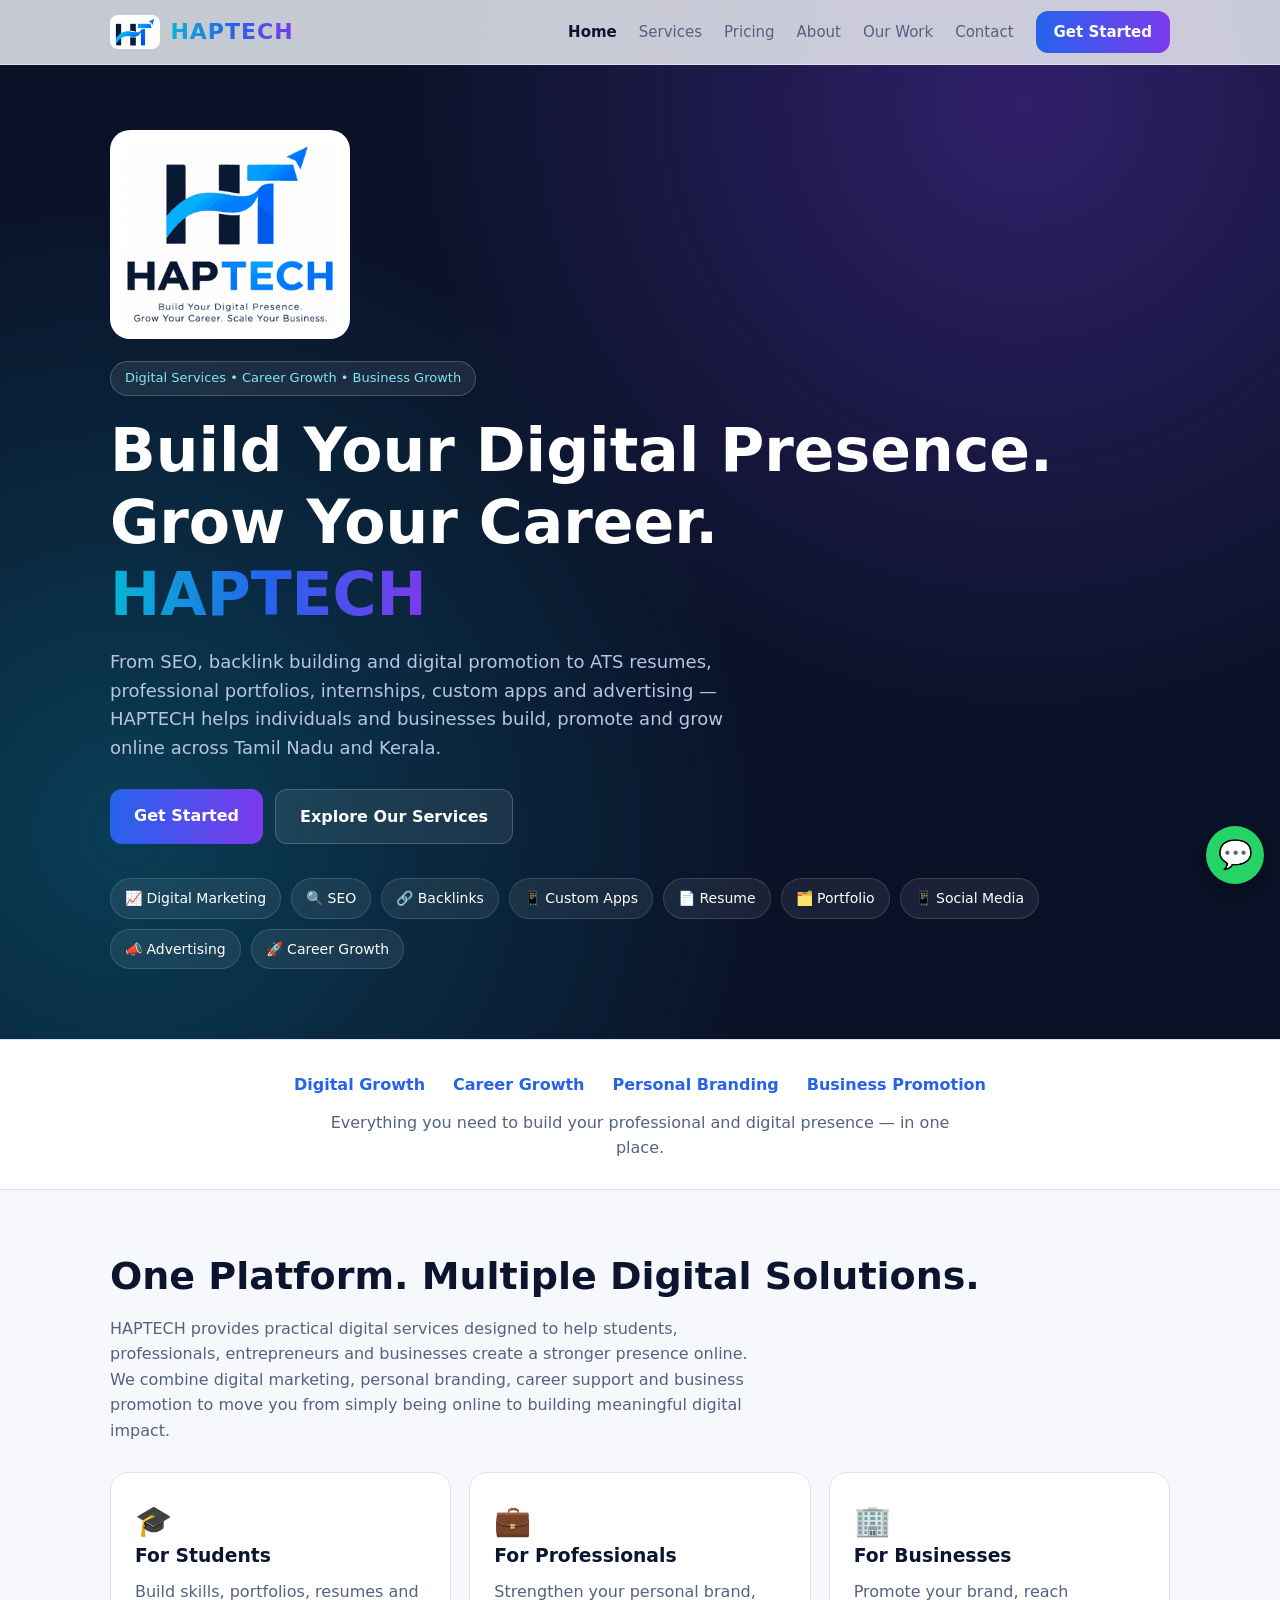
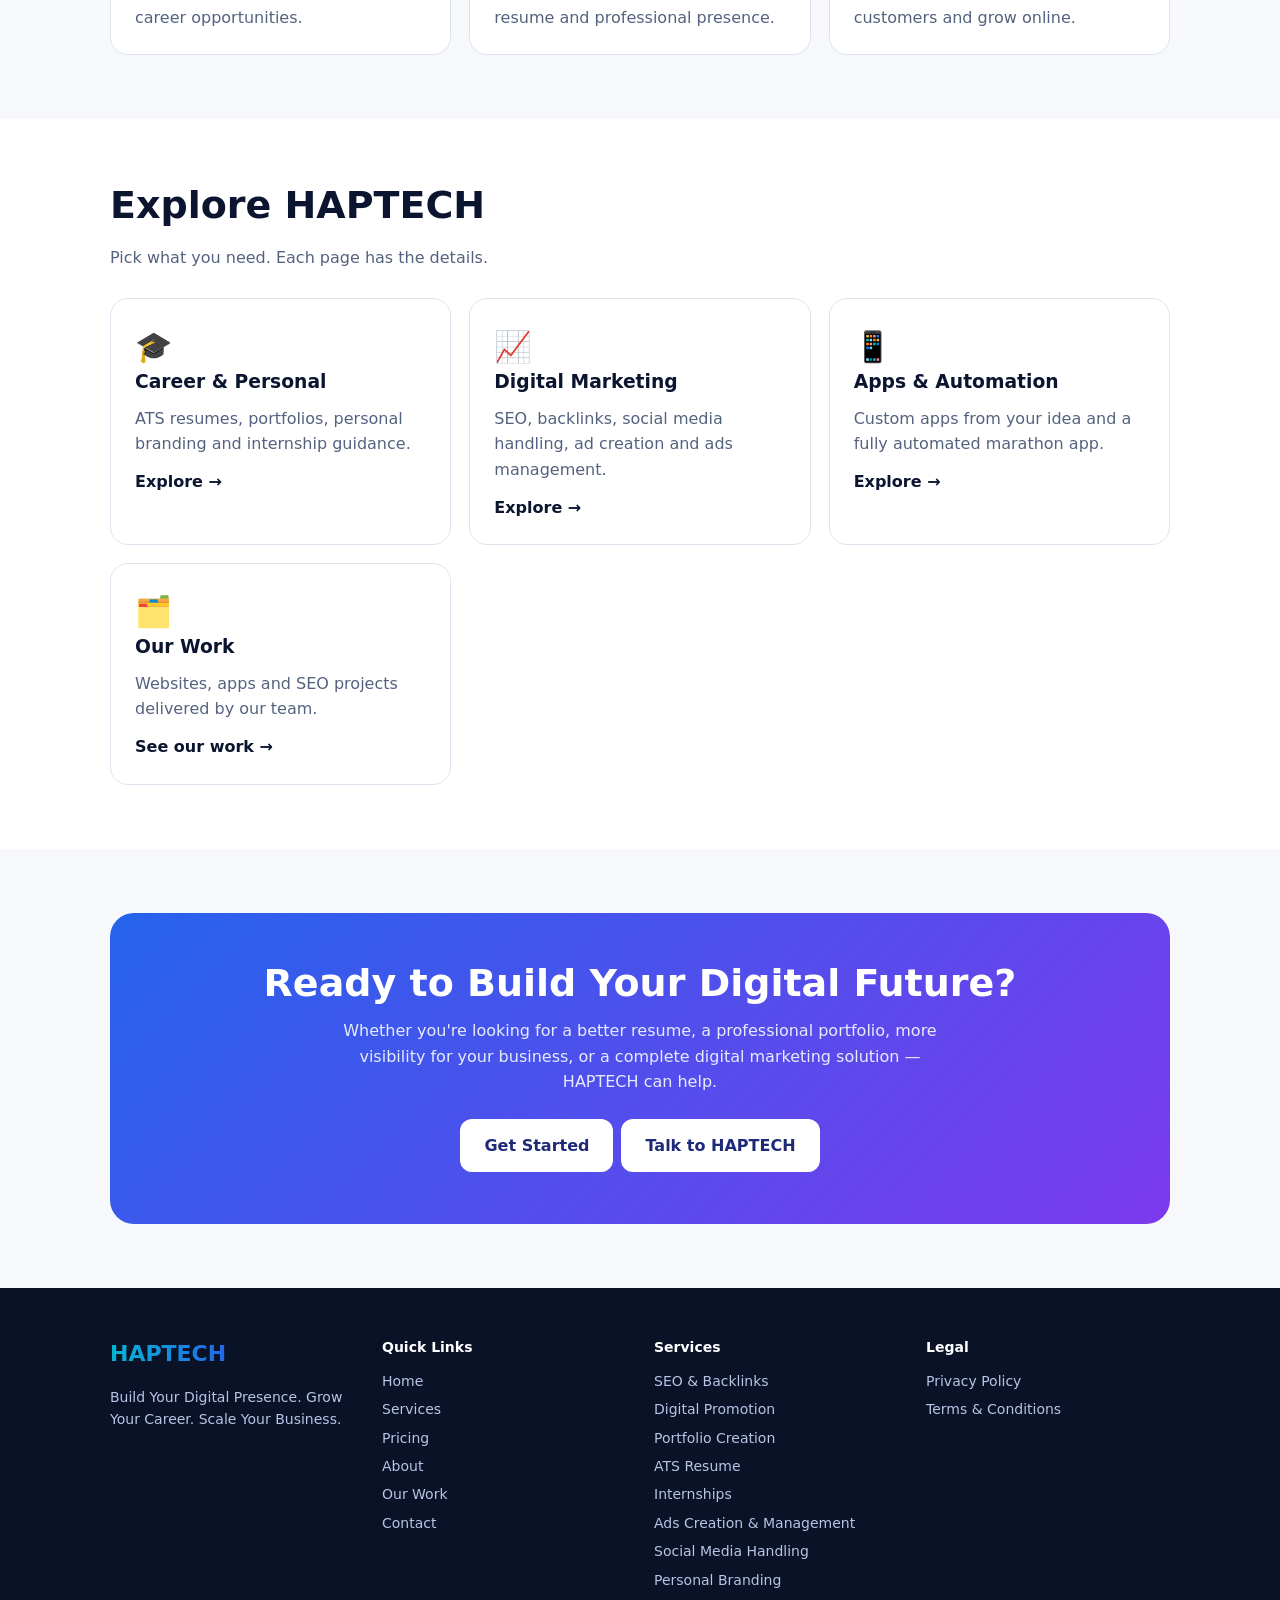
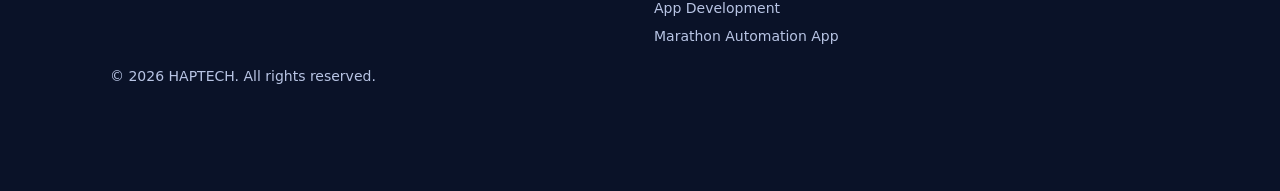
==== commit 91499c46: "Add pricing page, gold app and EventFlow" ====
--- a/index.html
+++ b/index.html
@@ -18,7 +18,7 @@
 <body>
 <nav><div class="w"><a href="#home" class="logo"><img src="[data-uri]" alt="HAPTECH logo" width="48" height="33"><span class="g">HAPTECH</span></a>
 <button id="burger" aria-label="Menu">☰</button>
-<div class="links" id="links"><a href="index.html" class="on">Home</a><a href="services.html">Services</a><a href="about.html">About</a><a href="work.html">Our Work</a><a href="contact.html">Contact</a><a href="contact.html" class="btn p">Get Started</a></div></div></nav>
+<div class="links" id="links"><a href="index.html" class="on">Home</a><a href="services.html">Services</a><a href="pricing.html">Pricing</a><a href="about.html">About</a><a href="work.html">Our Work</a><a href="contact.html">Contact</a><a href="contact.html" class="btn p">Get Started</a></div></div></nav>
 <main>
 <header class="hero" id="home"><div class="w">
 <img class="hlogo" src="[data-uri]" alt="HAPTECH - Build Your Digital Presence. Grow Your Career. Scale Your Business."><span class="badge">Digital Services • Career Growth • Business Growth</span>
@@ -50,7 +50,7 @@
 </main>
 <footer><div class="w"><div class="fg">
 <div><h4 class="g" style="font-size:22px">HAPTECH</h4><p>Build Your Digital Presence. Grow Your Career. Scale Your Business.</p></div>
-<div><h4>Quick Links</h4><a href="index.html">Home</a><a href="services.html">Services</a><a href="about.html">About</a><a href="work.html">Our Work</a><a href="contact.html">Contact</a></div>
+<div><h4>Quick Links</h4><a href="index.html">Home</a><a href="services.html">Services</a><a href="pricing.html">Pricing</a><a href="about.html">About</a><a href="work.html">Our Work</a><a href="contact.html">Contact</a></div>
 <div><h4>Services</h4><a href="services.html">SEO &amp; Backlinks</a><a href="services.html">Digital Promotion</a><a href="services.html">Portfolio Creation</a><a href="services.html">ATS Resume</a><a href="services.html">Internships</a><a href="services.html">Ads Creation &amp; Management</a><a href="services.html">Social Media Handling</a><a href="services.html">Personal Branding</a><a href="services.html">App Development</a><a href="services.html">Marathon Automation App</a></div>
 <div><h4>Legal</h4><a href="#">Privacy Policy</a><a href="#">Terms &amp; Conditions</a></div>
 </div><p id="vcw" style="margin-top:28px;display:none">👁 Total visitors: <b id="vc" style="color:#fff"></b></p><p>© 2026 HAPTECH. All rights reserved.</p></div></footer>
--- a/style.css
+++ b/style.css
@@ -65,3 +65,5 @@
 .pg h1{font-size:clamp(30px,6vw,46px);margin:0 0 8px}.pg .sub{color:#b8c4e4;margin:0}
 main>section:nth-of-type(even){background:var(--card)}
 a.card{display:block}
+
+.pr{display:flex;justify-content:space-between;gap:12px;padding:9px 0;border-bottom:1px solid var(--line);font-size:15px}.pr b{white-space:nowrap;color:var(--acc)}.big{font-size:22px;font-weight:800}.nt{font-size:13px;color:var(--muted);margin:10px 0 0}
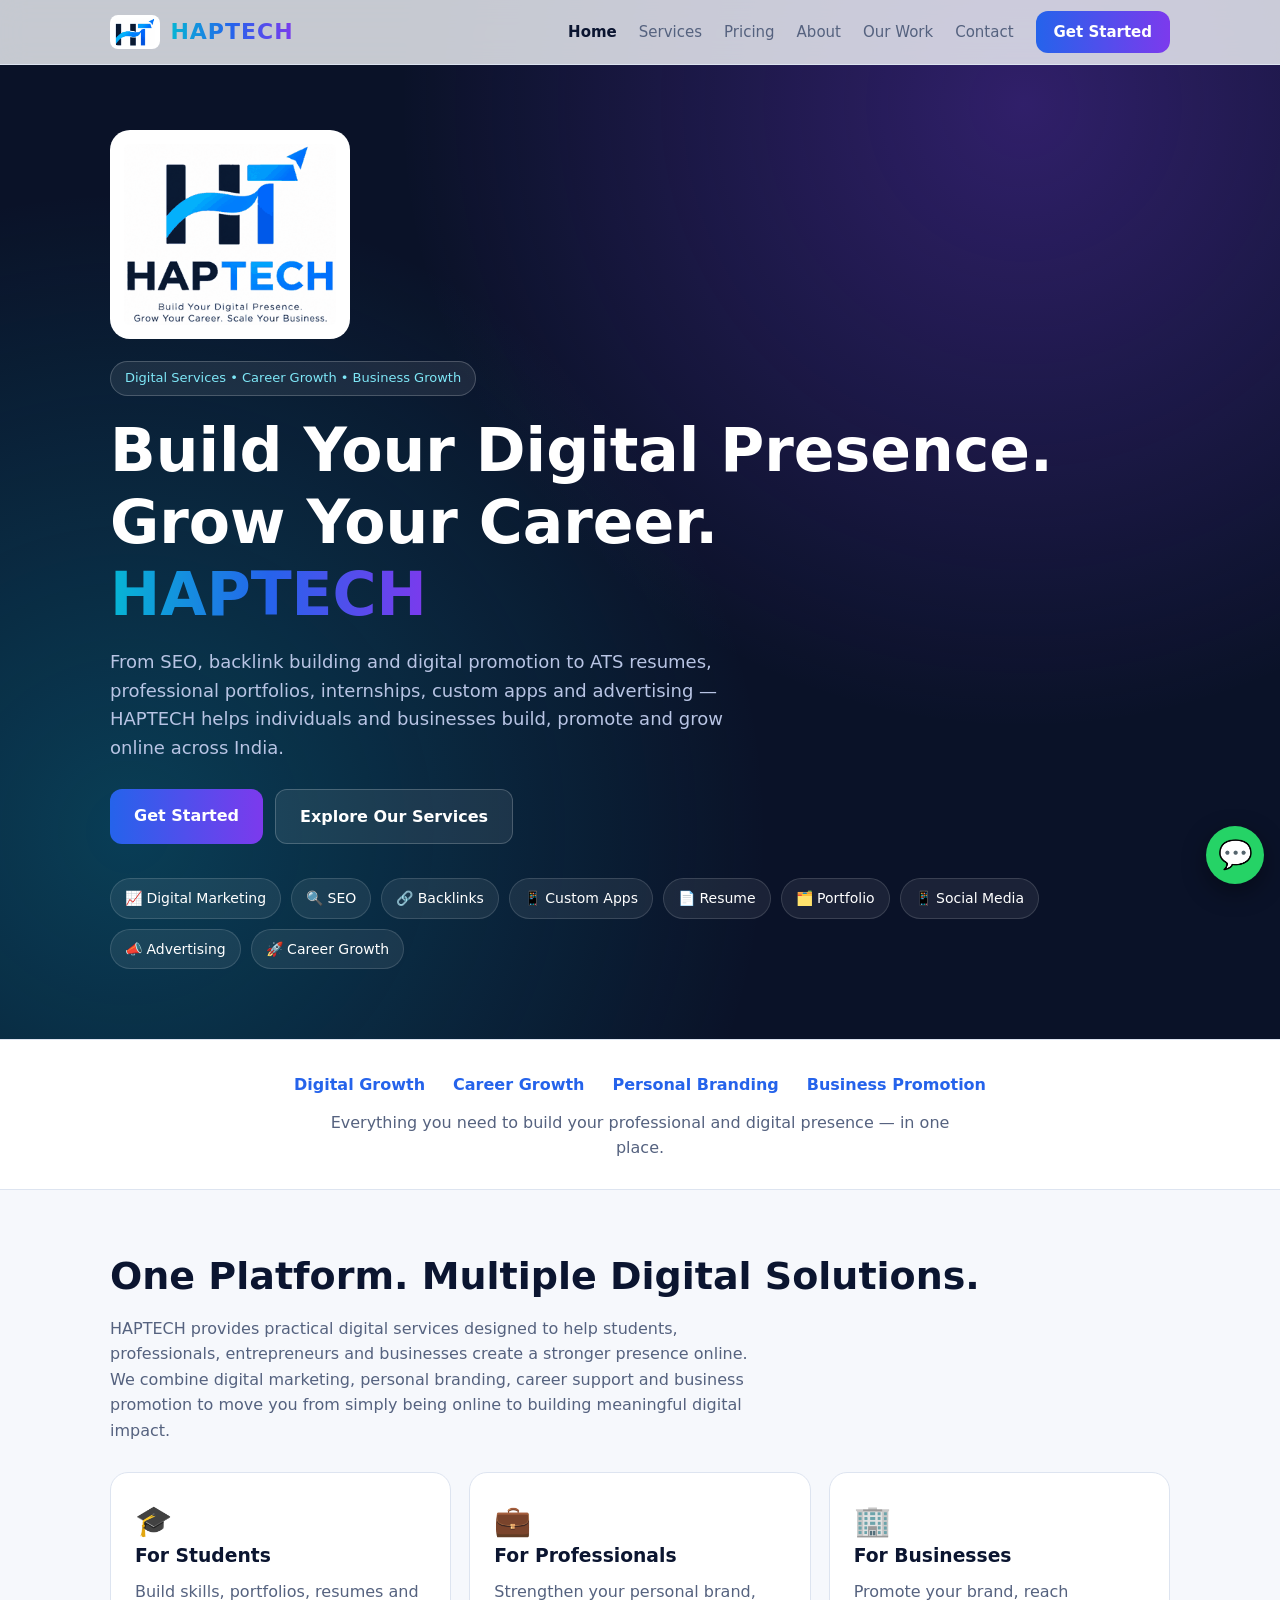
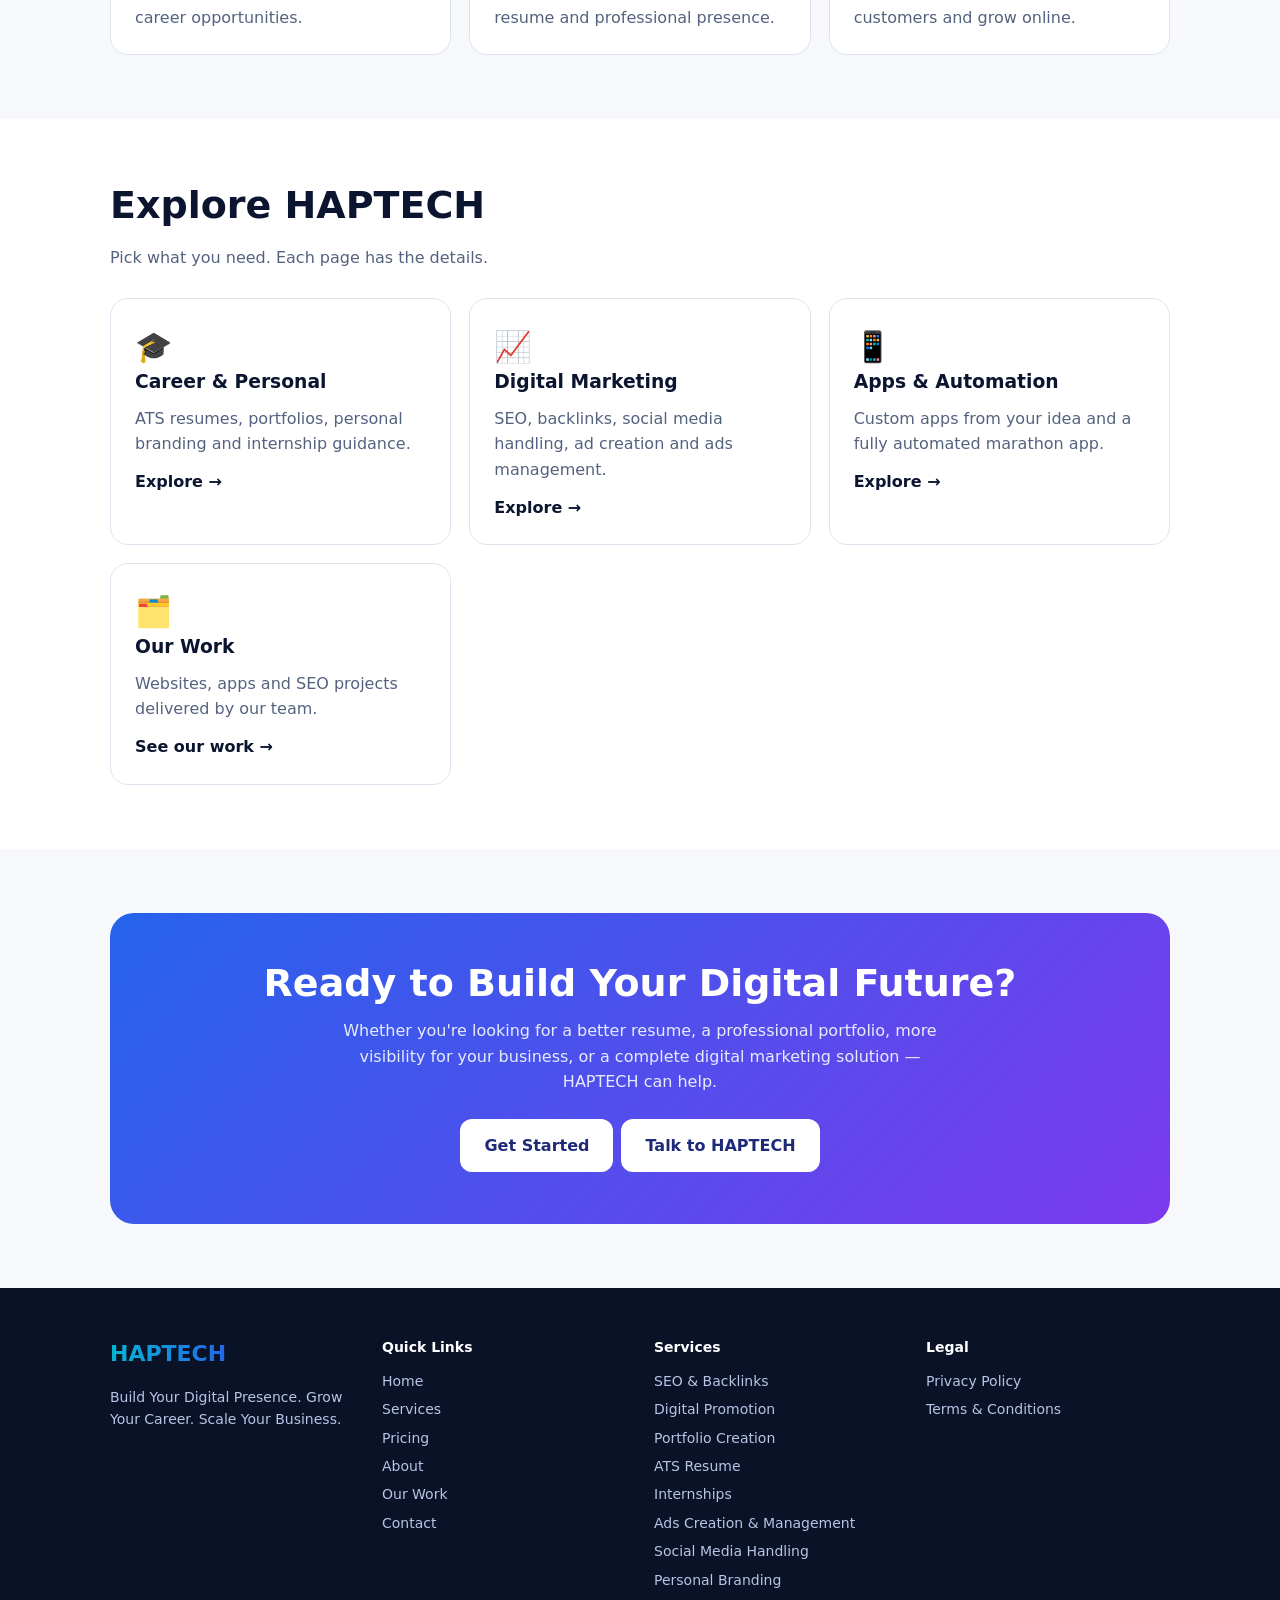
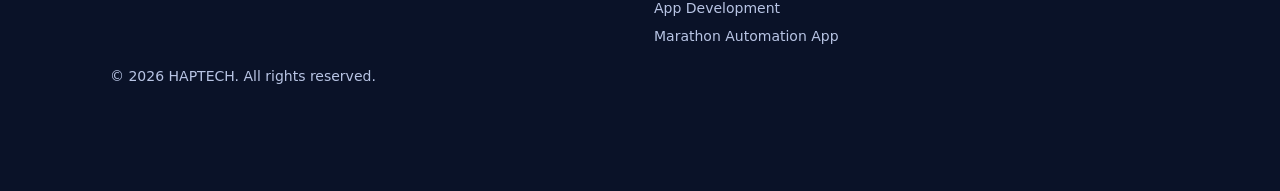
==== commit e5bec6ef: "Add pricing page, gold app and EventFlow" ====
--- a/index.html
+++ b/index.html
@@ -3,17 +3,17 @@
 <head>
 <meta charset="utf-8">
 <meta name="viewport" content="width=device-width, initial-scale=1, viewport-fit=cover">
-<title>SEO, Resume, Portfolio &amp; App Development in Tamil Nadu &amp; Kerala | HAPTECH</title>
-<meta name="description" content="HAPTECH: SEO services, ATS resumes, portfolio websites, custom apps and marathon automation apps for students and businesses across Tamil Nadu &amp; Kerala.">
-<meta name="keywords" content="ATS resume builder Tamil Nadu, resume building Kerala, portfolio website creation Chennai, portfolio website Kochi, resume writing Coimbatore, resume for freshers Tamil Nadu, digital marketing Tirunelveli, SEO services Tamil Nadu Kerala, custom app development Tamil Nadu, mobile app developer Kerala, marathon registration app, marathon automation app, event management app India, SEO company Chennai, SEO services Kochi">
+<title>SEO, Resume, Portfolio &amp; App Development in India | HAPTECH</title>
+<meta name="description" content="HAPTECH: SEO services, ATS resumes, portfolio websites, custom apps and marathon automation apps for students and businesses across India.">
+<meta name="keywords" content="ATS resume builder India, resume building service, portfolio website creation, SEO services India, SEO company Chennai, digital marketing Tirunelveli, custom app development India, mobile app developer, marathon registration app, marathon automation app, event management app India, social media management, Google Ads management, Meta Ads management">
 <link rel="canonical" href="https://haptech-black.vercel.app/">
-<meta property="og:title" content="SEO, Resume, Portfolio &amp; App Development in Tamil Nadu &amp; Kerala | HAPTECH"><meta property="og:description" content="HAPTECH: SEO services, ATS resumes, portfolio websites, custom apps and marathon automation apps for students and businesses across Tamil Nadu &amp; Kerala."><meta property="og:url" content="https://haptech-black.vercel.app/">
+<meta property="og:title" content="SEO, Resume, Portfolio &amp; App Development in India | HAPTECH"><meta property="og:description" content="HAPTECH: SEO services, ATS resumes, portfolio websites, custom apps and marathon automation apps for students and businesses across India."><meta property="og:url" content="https://haptech-black.vercel.app/">
 <meta name="robots" content="index, follow, max-image-preview:large">
-<meta name="geo.region" content="IN-TN"><meta name="geo.placename" content="Tamil Nadu, Kerala">
+<meta name="geo.region" content="IN"><meta name="geo.placename" content="India">
 <meta property="og:locale" content="en_IN"><meta property="og:site_name" content="HAPTECH"><meta property="og:type" content="website"><meta name="twitter:card" content="summary">
 <link rel="stylesheet" href="style.css">
 <script>window.va=window.va||function(){(window.vaq=window.vaq||[]).push(arguments)}</script><script defer src="/_vercel/insights/script.js"></script>
-<script type="application/ld+json">{"@context": "https://schema.org", "@type": "ProfessionalService", "name": "HAPTECH", "url": "https://haptech-black.vercel.app/", "description": "HAPTECH: SEO services, ATS resume building, portfolio website creation, custom app development and marathon automation apps for students and businesses across Tamil Nadu & Kerala.", "telephone": "+91-8903681916", "areaServed": [{"@type": "State", "name": "Tamil Nadu"}, {"@type": "State", "name": "Kerala"}], "serviceType": ["ATS Resume Building", "Portfolio Website Creation", "SEO Services", "Backlink Building", "Social Media Management", "Digital Marketing", "Custom App Development", "Marathon Event Automation App"]}</script>
+<script type="application/ld+json">{"@context": "https://schema.org", "@type": "ProfessionalService", "name": "HAPTECH", "url": "https://haptech-black.vercel.app/", "description": "HAPTECH: SEO services, ATS resume building, portfolio website creation, custom app development and marathon automation apps for students and businesses across India.", "telephone": "+91-8903681916", "areaServed": [{"@type": "Country", "name": "India"}], "serviceType": ["ATS Resume Building", "Portfolio Website Creation", "SEO Services", "Backlink Building", "Social Media Management", "Digital Marketing", "Custom App Development", "Marathon Event Automation App"]}</script>
 </head>
 <body>
 <nav><div class="w"><a href="#home" class="logo"><img src="[data-uri]" alt="HAPTECH logo" width="48" height="33"><span class="g">HAPTECH</span></a>
@@ -23,7 +23,7 @@
 <header class="hero" id="home"><div class="w">
 <img class="hlogo" src="[data-uri]" alt="HAPTECH - Build Your Digital Presence. Grow Your Career. Scale Your Business."><span class="badge">Digital Services • Career Growth • Business Growth</span>
 <h1>Build Your Digital Presence.<br>Grow Your Career.<br><span class="g">HAPTECH</span></h1>
-<p class="sub">From SEO, backlink building and digital promotion to ATS resumes, professional portfolios, internships, custom apps and advertising — HAPTECH helps individuals and businesses build, promote and grow online across Tamil Nadu and Kerala.</p>
+<p class="sub">From SEO, backlink building and digital promotion to ATS resumes, professional portfolios, internships, custom apps and advertising — HAPTECH helps individuals and businesses build, promote and grow online across India.</p>
 <div class="cta"><a class="btn p" href="contact.html">Get Started</a><a class="btn" href="services.html">Explore Our Services</a></div>
 <div class="chips"><span>📈 Digital Marketing</span><span>🔍 SEO</span><span>🔗 Backlinks</span><span>📱 Custom Apps</span><span>📄 Resume</span><span>🗂️ Portfolio</span><span>📱 Social Media</span><span>📣 Advertising</span><span>🚀 Career Growth</span></div>
 </div></header>
